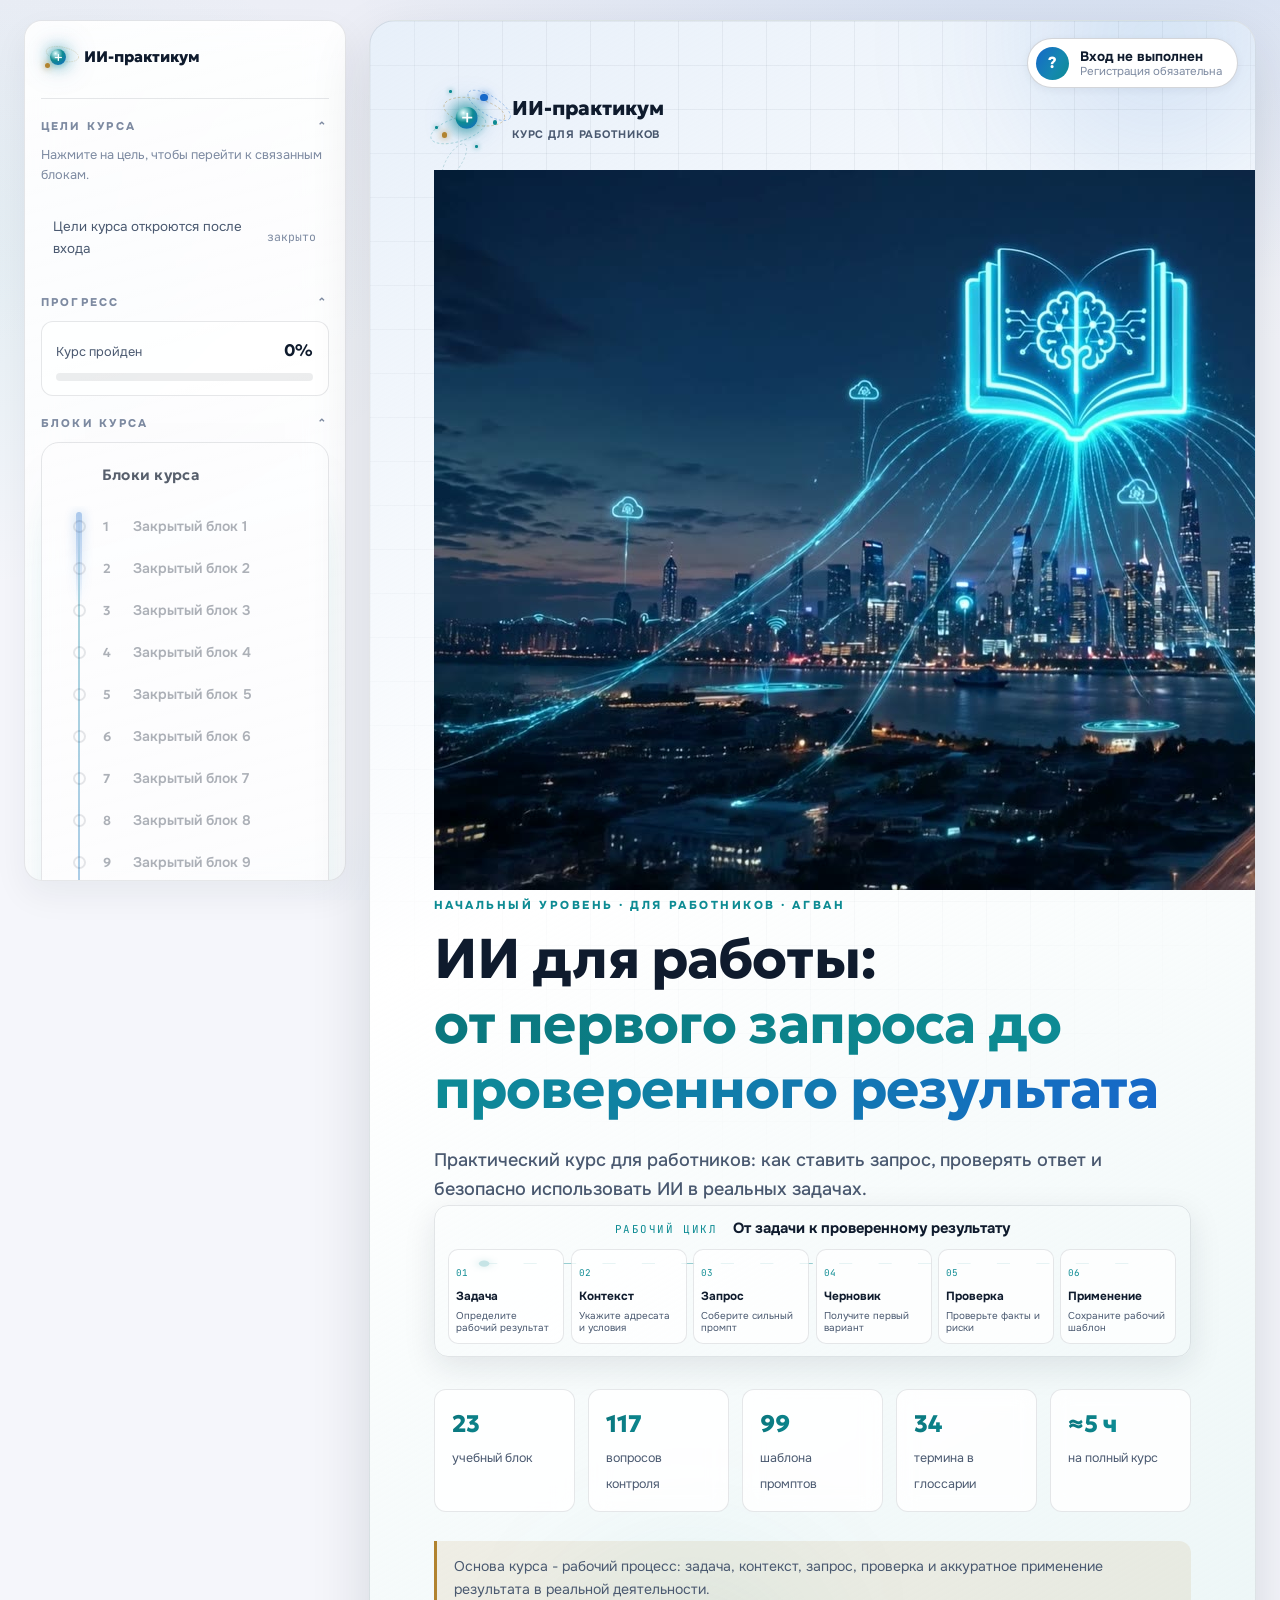
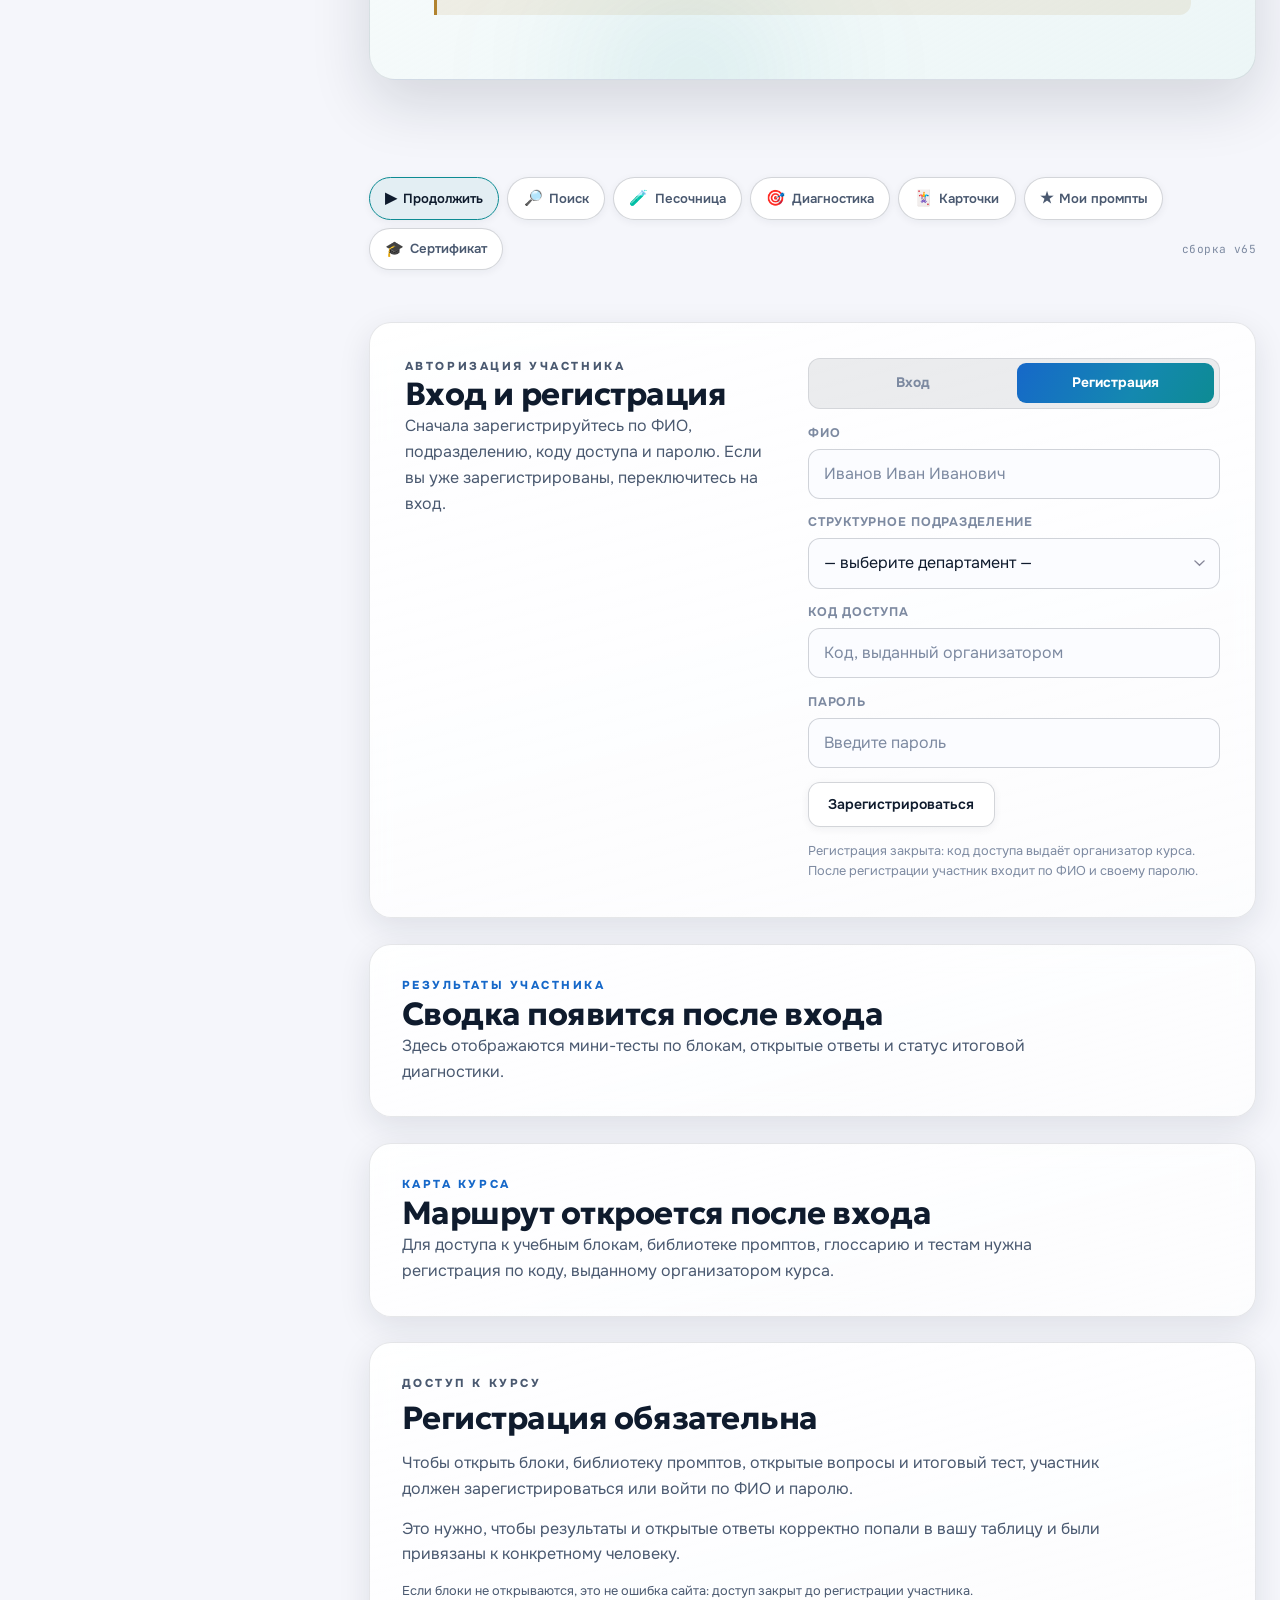
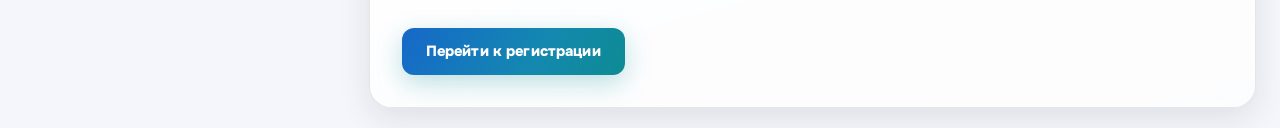
==== index.html @ 70e1a484 "feat: add hero video cover markup" ====
<!doctype html>
<html lang="ru">
<head>
  <meta charset="utf-8">
  <meta name="viewport" content="width=device-width, initial-scale=1">
  <meta name="theme-color" content="#eef1f6">
  <meta name="color-scheme" content="light dark">
  <title>ИИ для работников - профессиональный курс</title>

  <link rel="manifest" href="manifest.webmanifest">
  <link rel="icon" type="image/svg+xml" href="assets/icon.svg">
  <link rel="icon" type="image/png" sizes="32x32" href="assets/favicon-32.png">
  <link rel="apple-touch-icon" href="assets/apple-touch-icon.png">
  <meta name="apple-mobile-web-app-capable" content="yes">
  <meta name="mobile-web-app-capable" content="yes">
  <meta name="apple-mobile-web-app-title" content="ИИ-практикум">
  <meta name="description" content="Практический курс по работе с нейросетями для работников: промпты, проверка результата, безопасность, тренажёр промптов и сертификат.">
  <meta name="robots" content="noindex,nofollow,noarchive">
  <meta name="googlebot" content="noindex,nofollow,noarchive">

  <link rel="preconnect" href="https://fonts.googleapis.com">
  <link rel="preconnect" href="https://fonts.gstatic.com" crossorigin>
  <link href="https://fonts.googleapis.com/css2?family=Onest:wght@400;500;600;700;800&family=Geologica:wght@500;600;700;800&family=JetBrains+Mono:wght@400;600&display=swap" rel="stylesheet">
  <link rel="stylesheet" href="styles.css?v=65">
  <link rel="stylesheet" href="features.css?v=65">
  <link rel="stylesheet" href="experience.css?v=65">
</head>
<body class="tpl-course-module">
  <div class="deck app-shell">
    <aside class="sidebar objective-rail" aria-label="Цели и навигация курса">
      <div id="brandLogoCompact" class="brand-logo-host brand-logo-host--compact"></div>
      <section class="experience-panel" data-experience-panel="objectives">
        <button class="experience-panel__toggle" type="button" aria-expanded="true">
          <span>Цели курса</span><span aria-hidden="true">⌃</span>
        </button>
        <div class="experience-panel__body">
          <p class="rail-hint">Нажмите на цель, чтобы перейти к связанным блокам.</p>
          <ul id="objectiveList" class="obj-list"></ul>
        </div>
      </section>

      <section class="experience-panel" data-experience-panel="progress">
        <button class="experience-panel__toggle" type="button" aria-expanded="true">
          <span>Прогресс</span><span aria-hidden="true">⌃</span>
        </button>
        <div class="experience-panel__body">
          <div class="progress-panel">
            <div class="progress-top">
              <span>Курс пройден</span>
              <strong id="progressText">0%</strong>
            </div>
            <div class="progress-track" aria-hidden="true">
              <div id="progressFill" class="progress-fill"></div>
            </div>
          </div>
        </div>
      </section>

      <section class="experience-panel" data-experience-panel="modules">
        <button class="experience-panel__toggle" type="button" aria-expanded="true">
          <span>Блоки курса</span><span aria-hidden="true">⌃</span>
        </button>
        <div class="experience-panel__body"><nav id="moduleNav" class="module-nav"></nav></div>
      </section>

      <section class="experience-panel" data-experience-panel="actions">
        <button class="experience-panel__toggle" type="button" aria-expanded="false">
          <span>Быстрые действия</span><span aria-hidden="true">⌄</span>
        </button>
        <div class="experience-panel__body">
          <div class="sidebar-actions">
            <button id="libraryButton" class="secondary-button" type="button">Библиотека промптов</button>
            <button id="glossaryButton" class="secondary-button" type="button">Глоссарий</button>
            <button id="finalButton" class="secondary-button" type="button">Итоговый тест</button>
            <button id="resetButton" class="ghost-button" type="button">Сбросить прогресс</button>
          </div>
        </div>
      </section>
    </aside>

    <main class="main course-main" id="main" tabindex="-1">
      <section id="courseHero" class="slide full hero-slide is-active" aria-label="Старт курса">
        <div class="hero-glow hero-glow-1" aria-hidden="true"></div>
        <div class="hero-glow hero-glow-2" aria-hidden="true"></div>
        <div class="hero-grid-lines" aria-hidden="true"></div>
        <div id="brandLogoHero" class="brand-logo-host brand-logo-host--hero"></div>
        <div id="accountStatus" class="account-status account-status--hero" aria-live="polite"></div>
        <div class="hero-video-cover" aria-hidden="true">
          <video
            id="heroIntroVideo"
            class="hero-video-cover__media"
            autoplay muted loop playsinline
            preload="metadata"
            poster="assets/video-posters/ai-course-hero-loop.jpg"
            tabindex="-1"
          >
            <source src="assets/videos/ai-course-hero-loop.mp4" type="video/mp4">
          </video>
          <span class="hero-video-cover__shade"></span>
        </div>
        <p class="kicker">Начальный уровень · для работников · Агван</p>
        <h1 class="h1 mt-s">ИИ для работы:<br><em>от первого запроса до проверенного результата</em></h1>
        <p class="lede mt-l">Практический курс для работников: как ставить запрос, проверять ответ и безопасно использовать ИИ в реальных задачах.</p>
        <section id="heroCycle" class="course-cycle" aria-label="Рабочий цикл использования ИИ"></section>
        <div class="hero-stats" aria-label="Параметры курса">
          <div class="hero-stat"><strong>21</strong><span>учебный блок</span></div>
          <div class="hero-stat"><strong>109</strong><span>вопросов контроля</span></div>
          <div class="hero-stat"><strong>54</strong><span>шаблона промптов</span></div>
          <div class="hero-stat"><strong>34</strong><span>термина в глоссарии</span></div>
          <div class="hero-stat"><strong>≈5 ч</strong><span>на полный курс</span></div>
        </div>
        <aside class="notes">
          Основа курса - рабочий процесс: задача, контекст, запрос, проверка и аккуратное применение результата в реальной деятельности.
        </aside>
      </section>

      <div class="top-actions" aria-label="Быстрые действия курса">
        <button id="themeToggle" class="theme-toggle" type="button" aria-label="Переключить тему">🌙 Тёмная тема</button>
        <button id="topLibraryButton" class="secondary-button" type="button">Библиотека промптов</button>
        <button id="topGlossaryButton" class="secondary-button" type="button">Глоссарий</button>
        <button id="topFinalButton" class="secondary-button" type="button">Итоговый тест</button>
        <button id="topResetButton" class="ghost-button" type="button">Сбросить прогресс</button>
      </div>

      <div id="lessonProgressBar" aria-live="polite"></div>

      <section id="participantView" class="participant-card" aria-label="Данные участника"></section>

      <section id="resultsOverview" class="results-overview" aria-label="Результаты участника"></section>

      <section id="roadmapView" class="course-roadmap" aria-label="Карта прохождения курса"></section>

      <section id="contentView" class="content-view slide" aria-live="polite"></section>
    </main>
  </div>

  <div id="toast" class="toast" role="status" aria-live="polite"></div>
  <script src="experience-core.js?v=65"></script>
  <script src="script.js?v=65"></script>
  <script src="experience.js?v=65"></script>
  <script src="features.js?v=65"></script>
  <script>
    /* PWA: офлайн-режим и установка как приложение (только на https / localhost) */
    if ("serviceWorker" in navigator) {
      window.addEventListener("load", function () {
        var reloadedKey = "aiCourseSwReloadedV65";
        var onControllerChange = function () {
          if (sessionStorage.getItem(reloadedKey)) return;
          sessionStorage.setItem(reloadedKey, "1");
          window.location.reload();
        };

        navigator.serviceWorker.addEventListener("controllerchange", onControllerChange);
        navigator.serviceWorker
          .register("sw.js", { updateViaCache: "none" })
          .then(function (registration) {
            return registration.update().then(function () {
              if (registration.waiting) registration.waiting.postMessage("skip-waiting");
              registration.addEventListener("updatefound", function () {
                var worker = registration.installing;
                if (!worker) return;
                worker.addEventListener("statechange", function () {
                  if (worker.state === "installed" && navigator.serviceWorker.controller) {
                    worker.postMessage("skip-waiting");
                  }
                });
              });
            });
          })
          .catch(function (e) {
            console.warn("SW registration failed:", e);
          });
      });
    }
  </script>
</body>
</html>
---- styles.css ----
/* ==========================================================================
   ИИ-ПРАКТИКУМ — премиальная дизайн-система v23
   Светлая тема по умолчанию + тёмная по переключателю [data-theme="dark"]
   Шрифты: Geologica (заголовки) + Onest (текст) + JetBrains Mono (код)
   ========================================================================== */

:root {
  color-scheme: light;

  /* Фоновые слои */
  --bg-0: #eceef6;
  --bg-1: #f5f6fb;
  --bg-2: #ffffff;

  /* Поверхности */
  --glass: rgba(255, 255, 255, 0.66);
  --glass-2: rgba(255, 255, 255, 0.85);
  --glass-3: #ffffff;
  --surface-grad: linear-gradient(165deg, rgba(255, 255, 255, 0.92), rgba(255, 255, 255, 0.72));
  --field-bg: #fbfcff;
  --cell-bg: #ffffff;
  --cell-head-bg: rgba(13, 139, 147, 0.09);
  --panel-solid: rgba(255, 255, 255, 0.95);
  --code-bg: #f3f5fc;
  --line: rgba(16, 27, 45, 0.1);
  --line-strong: rgba(16, 27, 45, 0.18);
  --grid-stroke: rgba(16, 27, 45, 0.14);
  --grid-stroke-soft: rgba(16, 27, 45, 0.07);
  --track: rgba(16, 27, 45, 0.08);

  /* Текст */
  --ink: #0f1b2d;
  --muted: #4a5970;
  --soft: #7d8aa1;
  --on-accent: #ffffff;

  /* Акценты */
  --accent: #0d8b93;
  --accent-2: #1668c9;
  --accent-deep: #0a767d;
  --cyan: #0d8b93;
  --gold: #b1832f;
  --rose: #d8569c;
  --good: #178f63;
  --bad: #d44f4f;

  --grad-accent: linear-gradient(120deg, #1668c9 0%, #1488b0 60%, #0d8b93 100%);
  --grad-warm: linear-gradient(120deg, #b1832f, #d8569c);
  --grad-text: linear-gradient(100deg, #0a767d 0%, #0d8b93 45%, #1668c9 100%);

  /* Визуализации */
  --viz-1: #0d8b93;
  --viz-2: #1668c9;
  --viz-3: #0d8b93;
  --viz-4: #b1832f;
  --viz-5: #d8569c;
  --viz-6: #8b5cf6;
  --viz-7: #e8702a;

  /* Тени и свечения */
  --shadow: 0 24px 60px rgba(16, 27, 45, 0.14);
  --shadow-soft: 0 10px 32px rgba(16, 27, 45, 0.1);
  --glow-accent: 0 0 0 1px rgba(13, 139, 147, 0.3), 0 12px 38px rgba(13, 139, 147, 0.18);
  --accent-glow-strong: rgba(13, 139, 147, 0.28);
  --accent-tint: rgba(13, 139, 147, 0.08);
  --accent-tint-2: rgba(13, 139, 147, 0.13);
  --cyan-tint: rgba(22, 104, 201, 0.07);
  --good-tint: rgba(23, 143, 99, 0.08);
  --bad-tint: rgba(212, 79, 79, 0.07);
  --gold-tint: rgba(177, 131, 47, 0.1);

  --body-bg:
    radial-gradient(ellipse 80rem 42rem at 85% -12%, rgba(22, 104, 201, 0.13), transparent 60%),
    radial-gradient(ellipse 60rem 36rem at -10% 28%, rgba(13, 139, 147, 0.08), transparent 60%),
    radial-gradient(ellipse 52rem 30rem at 60% 112%, rgba(42, 160, 232, 0.09), transparent 65%),
    linear-gradient(180deg, var(--bg-0) 0%, var(--bg-1) 38%, var(--bg-1) 100%);

  --hero-bg:
    linear-gradient(150deg, rgba(22, 104, 201, 0.1) 0%, rgba(255, 255, 255, 0.85) 45%, rgba(13, 139, 147, 0.08) 100%),
    #ffffff;
  --hero-glow-1: radial-gradient(circle, rgba(22, 104, 201, 0.22), transparent 65%);
  --hero-glow-2: radial-gradient(circle, rgba(13, 139, 147, 0.16), transparent 65%);
  --hero-lines: rgba(16, 27, 45, 0.05);

  --selection: rgba(13, 139, 147, 0.22);
  --selection-ink: #0f1b2d;

  --radius: 18px;
  --radius-s: 12px;

  --font-sans: "Onest", "Segoe UI", Arial, sans-serif;
  --font-display: "Geologica", "Onest", sans-serif;
  --font-mono: "JetBrains Mono", Menlo, monospace;
}

/* ---------- Тёмная тема ---------- */

[data-theme="dark"] {
  color-scheme: dark;

  --bg-0: #07090f;
  --bg-1: #0a0e1a;
  --bg-2: #0e1424;

  --glass: rgba(255, 255, 255, 0.04);
  --glass-2: rgba(255, 255, 255, 0.06);
  --glass-3: rgba(255, 255, 255, 0.09);
  --surface-grad: linear-gradient(165deg, rgba(255, 255, 255, 0.045), rgba(255, 255, 255, 0.012));
  --field-bg: rgba(7, 9, 15, 0.5);
  --cell-bg: rgba(10, 14, 26, 0.92);
  --cell-head-bg: rgba(31, 182, 191, 0.14);
  --panel-solid: rgba(14, 20, 36, 0.92);
  --code-bg: rgba(7, 9, 15, 0.6);
  --line: rgba(255, 255, 255, 0.08);
  --line-strong: rgba(255, 255, 255, 0.16);
  --grid-stroke: rgba(255, 255, 255, 0.12);
  --grid-stroke-soft: rgba(255, 255, 255, 0.07);
  --track: rgba(255, 255, 255, 0.07);

  --ink: #e8eef8;
  --muted: #9fb0c8;
  --soft: #6c7c95;
  --on-accent: #07090f;

  --accent: #1fb6bf;
  --accent-2: #4f96f0;
  --accent-deep: #36c5cd;
  --cyan: #36c5cd;
  --gold: #d9b261;
  --rose: #f472b6;
  --good: #34d399;
  --bad: #f87171;

  --grad-accent: linear-gradient(120deg, #1fb6bf 0%, #4f96f0 60%, #36c5cd 100%);
  --grad-warm: linear-gradient(120deg, #d9b261, #f472b6);
  --grad-text: linear-gradient(100deg, #9fc4f0 0%, #1fb6bf 45%, #4f96f0 100%);

  --viz-1: #1fb6bf;
  --viz-2: #4f96f0;
  --viz-3: #36c5cd;
  --viz-4: #d9b261;
  --viz-5: #f472b6;
  --viz-6: #a78bfa;
  --viz-7: #fb923c;

  --shadow: 0 24px 70px rgba(0, 0, 0, 0.5);
  --shadow-soft: 0 10px 36px rgba(0, 0, 0, 0.35);
  --glow-accent: 0 0 0 1px rgba(31, 182, 191, 0.35), 0 12px 44px rgba(31, 182, 191, 0.22);
  --accent-glow-strong: rgba(31, 182, 191, 0.5);
  --accent-tint: rgba(31, 182, 191, 0.1);
  --accent-tint-2: rgba(31, 182, 191, 0.14);
  --cyan-tint: rgba(79, 150, 240, 0.07);
  --good-tint: rgba(52, 211, 153, 0.08);
  --bad-tint: rgba(248, 113, 113, 0.08);
  --gold-tint: rgba(217, 178, 97, 0.09);

  --body-bg:
    radial-gradient(ellipse 80rem 40rem at 85% -10%, rgba(31, 182, 191, 0.13), transparent 60%),
    radial-gradient(ellipse 60rem 36rem at -10% 30%, rgba(31, 182, 191, 0.07), transparent 60%),
    radial-gradient(ellipse 50rem 30rem at 60% 110%, rgba(79, 150, 240, 0.08), transparent 65%),
    linear-gradient(180deg, var(--bg-0) 0%, var(--bg-1) 35%, var(--bg-1) 100%);

  --hero-bg:
    linear-gradient(150deg, rgba(31, 182, 191, 0.12) 0%, rgba(14, 20, 36, 0.6) 45%, rgba(31, 182, 191, 0.06) 100%),
    #0e1424;
  --hero-glow-1: radial-gradient(circle, rgba(31, 182, 191, 0.35), transparent 65%);
  --hero-glow-2: radial-gradient(circle, rgba(31, 182, 191, 0.22), transparent 65%);
  --hero-lines: rgba(255, 255, 255, 0.025);

  --selection: rgba(31, 182, 191, 0.35);
  --selection-ink: #ffffff;
}

/* ---------- База ---------- */

* { box-sizing: border-box; }

html, body {
  margin: 0;
  min-width: 320px;
  min-height: 100%;
  color: var(--ink);
  background: var(--bg-1);
  font-family: var(--font-sans);
  line-height: 1.62;
  -webkit-font-smoothing: antialiased;
  text-rendering: optimizeLegibility;
}

body {
  background: var(--body-bg);
  background-attachment: fixed;
  transition: background 300ms ease, color 300ms ease;
}

html { scroll-behavior: smooth; }

::selection { background: var(--selection); color: var(--selection-ink); }

::-webkit-scrollbar { width: 10px; height: 10px; }
::-webkit-scrollbar-track { background: transparent; }
::-webkit-scrollbar-thumb {
  background: linear-gradient(180deg, rgba(13, 139, 147, 0.35), rgba(22, 104, 201, 0.3));
  border-radius: 8px;
}

button, textarea, input { font: inherit; color: inherit; }

button {
  cursor: pointer;
  transition: border-color 200ms ease, background 200ms ease, color 200ms ease,
    transform 200ms ease, box-shadow 250ms ease;
}

button:focus-visible, input:focus-visible, textarea:focus-visible, a:focus-visible {
  outline: 2px solid var(--accent);
  outline-offset: 2px;
  border-radius: 6px;
}

a { color: var(--accent-2); text-decoration: none; }
a:hover { text-decoration: underline; }

/* ---------- Типографика ---------- */

.h1, .h2, h1, h2 {
  font-family: var(--font-display);
  font-weight: 700;
  letter-spacing: -0.015em;
  line-height: 1.16;
  margin: 0;
}

h3, h4, h5 {
  margin: 0;
  font-family: var(--font-display);
  font-weight: 600;
  letter-spacing: -0.01em;
}

.h1 { font-size: clamp(2.1rem, 4.6vw, 3.5rem); }
.h2, h2 { font-size: clamp(1.4rem, 2.5vw, 2rem); }
h3 { font-size: 1.2rem; }
h4 { font-size: 1.02rem; }

.h1 em, .hero-slide em {
  font-style: normal;
  background: var(--grad-text);
  -webkit-background-clip: text;
  background-clip: text;
  color: transparent;
}

.kicker, .eyebrow {
  margin: 0;
  font-size: 0.72rem;
  font-weight: 800;
  letter-spacing: 0.22em;
  text-transform: uppercase;
  color: var(--accent);
}

.eyebrow { color: var(--accent-2); }

.lede {
  margin: 0;
  max-width: 56ch;
  font-size: 1.13rem;
  font-weight: 500;
  color: var(--muted);
}

.mt-s { margin-top: 0.6rem; }
.mt-l { margin-top: 1.6rem; }

p { margin: 0 0 0.85rem; }
p:last-child { margin-bottom: 0; }

ul, ol { margin: 0.4rem 0 0.8rem; padding-left: 1.25rem; }
li { margin-bottom: 0.4rem; }
li::marker { color: var(--accent); }

.is-hidden { display: none !important; }

/* ---------- Каркас ---------- */

.deck {
  display: grid;
  grid-template-columns: 322px minmax(0, 1fr);
  gap: clamp(1.4rem, 1.8vw, 2.4rem);
  width: 100%;
  max-width: none;
  min-height: 100dvh;
  margin: 0;
  padding: clamp(1rem, 1.55vw, 2rem) clamp(1rem, 1.85vw, 2.5rem);
}

.main {
  display: flex;
  flex-direction: column;
  gap: 1.6rem;
  min-width: 0;
}

/* ---------- Сайдбар ---------- */

.sidebar {
  position: sticky;
  top: 1.2rem;
  align-self: start;
  max-height: calc(100vh - 2.4rem);
  overflow-y: auto;
  padding: 1.2rem 1rem;
  border-radius: 18px;
  background: var(--surface-grad);
  border: 1px solid var(--line);
  backdrop-filter: blur(18px);
  box-shadow: 0 14px 34px rgba(16, 27, 45, 0.06);
  scrollbar-width: thin;
}

.brand {
  font-family: var(--font-display);
  font-size: 1.15rem;
  font-weight: 800;
  padding-bottom: 1rem;
  margin-bottom: 1rem;
  border-bottom: 1px solid var(--line);
  background: var(--grad-text);
  -webkit-background-clip: text;
  background-clip: text;
  color: transparent;
}

.sidebar h5 {
  margin: 1.4rem 0 0.6rem;
  font-size: 0.7rem;
  letter-spacing: 0.2em;
  text-transform: uppercase;
  color: var(--soft);
}

.rail-hint { font-size: 0.8rem; color: var(--soft); margin-bottom: 0.6rem; }

.obj-list { list-style: none; margin: 0; padding: 0; display: grid; gap: 0.4rem; }

.objective-button {
  display: flex;
  justify-content: space-between;
  align-items: center;
  gap: 0.6rem;
  width: 100%;
  padding: 0.55rem 0.7rem;
  border: 1px solid transparent;
  border-radius: var(--radius-s);
  background: transparent;
  color: var(--muted);
  font-size: 0.84rem;
  text-align: left;
}

.objective-button small {
  font-family: var(--font-mono);
  font-size: 0.72rem;
  color: var(--soft);
  flex-shrink: 0;
}

.objective-button:hover { background: var(--accent-tint); color: var(--ink); }

.obj-list .current .objective-button {
  border-color: var(--accent);
  background: var(--accent-tint);
  color: var(--ink);
}

.obj-list .done .objective-button { color: var(--good); }
.obj-list .done .objective-button small { color: var(--good); }

/* Прогресс */

.progress-panel {
  padding: 0.9rem;
  border-radius: var(--radius-s);
  background: var(--glass);
  border: 1px solid var(--line);
}

.progress-top {
  display: flex;
  justify-content: space-between;
  align-items: baseline;
  font-size: 0.8rem;
  color: var(--muted);
  margin-bottom: 0.55rem;
}

.progress-top strong {
  font-family: var(--font-display);
  font-size: 1.05rem;
  color: var(--ink);
}

.progress-track {
  height: 8px;
  border-radius: 99px;
  background: var(--track);
  overflow: hidden;
}

.progress-fill {
  height: 100%;
  width: 0;
  border-radius: 99px;
  background: var(--grad-accent);
  box-shadow: 0 0 12px var(--accent-glow-strong);
  transition: width 600ms cubic-bezier(0.22, 1, 0.36, 1);
}

/* Навигация по блокам */

.module-nav { display: grid; gap: 0.3rem; }

.module-button {
  display: grid;
  grid-template-columns: 1.7rem 1fr auto;
  align-items: center;
  gap: 0.55rem;
  width: 100%;
  padding: 0.5rem 0.6rem;
  border: 1px solid transparent;
  border-radius: var(--radius-s);
  background: transparent;
  color: var(--muted);
  text-align: left;
  font-size: 0.83rem;
}

.module-button:hover { background: var(--accent-tint); color: var(--ink); }

.module-button.is-active {
  border-color: var(--accent);
  background: var(--accent-tint-2);
  color: var(--ink);
}

.module-button.is-locked { opacity: 0.45; }

.module-index {
  display: inline-flex;
  align-items: center;
  justify-content: center;
  width: 1.7rem;
  height: 1.7rem;
  border-radius: 8px;
  background: var(--glass-2);
  border: 1px solid var(--line);
  font-family: var(--font-mono);
  font-size: 0.7rem;
  color: var(--soft);
}

.module-button.is-active .module-index {
  background: var(--grad-accent);
  border-color: transparent;
  color: var(--on-accent);
  font-weight: 700;
}

.module-title { overflow: hidden; text-overflow: ellipsis; white-space: nowrap; }

.module-state { font-size: 0.7rem; color: var(--soft); }
.module-state.is-done { color: var(--good); font-weight: 700; }

.sidebar-actions {
  display: grid;
  gap: 0.5rem;
  margin-top: 1.4rem;
  padding-top: 1.2rem;
  border-top: 1px solid var(--line);
}

/* ---------- Кнопки ---------- */

.primary-button {
  padding: 0.72rem 1.5rem;
  border: none;
  border-radius: 12px;
  background: var(--grad-accent);
  color: var(--on-accent);
  font-weight: 800;
  font-size: 0.92rem;
  letter-spacing: 0.01em;
  box-shadow: 0 8px 26px var(--accent-glow-strong);
}

.primary-button:hover {
  transform: translateY(-2px);
  box-shadow: 0 14px 36px var(--accent-glow-strong);
}

.primary-button:active { transform: translateY(0); }

.secondary-button {
  padding: 0.65rem 1.2rem;
  border: 1px solid var(--line-strong);
  border-radius: 12px;
  background: var(--glass-3);
  color: var(--ink);
  font-weight: 600;
  font-size: 0.88rem;
  box-shadow: 0 2px 8px rgba(16, 27, 45, 0.06);
}

.secondary-button:hover {
  border-color: var(--accent);
  background: var(--accent-tint);
}

.ghost-button {
  padding: 0.6rem 1.1rem;
  border: 1px dashed var(--line-strong);
  border-radius: 12px;
  background: transparent;
  color: var(--soft);
  font-size: 0.84rem;
}

.ghost-button:hover { color: var(--bad); border-color: var(--bad); }

/* Переключатель темы */

.theme-toggle {
  display: inline-flex;
  align-items: center;
  gap: 0.45rem;
  padding: 0.55rem 1.05rem;
  border: 1px solid var(--line-strong);
  border-radius: 99px;
  background: var(--glass-3);
  color: var(--muted);
  font-weight: 600;
  font-size: 0.84rem;
  box-shadow: 0 2px 8px rgba(16, 27, 45, 0.06);
}

.theme-toggle:hover { border-color: var(--accent); color: var(--ink); }

/* ---------- Hero ---------- */

.hero-slide {
  position: relative;
  overflow: hidden;
  padding: clamp(2.2rem, 5vw, 4rem);
  border-radius: 26px;
  border: 1px solid var(--line);
  background: var(--hero-bg);
  box-shadow: var(--shadow);
}

.hero-glow {
  position: absolute;
  border-radius: 50%;
  filter: blur(70px);
  pointer-events: none;
  animation: float 14s ease-in-out infinite;
}

.hero-glow-1 {
  width: 26rem; height: 26rem;
  top: -12rem; right: -7rem;
  background: var(--hero-glow-1);
}

.hero-glow-2 {
  width: 20rem; height: 20rem;
  bottom: -10rem; left: 18%;
  background: var(--hero-glow-2);
  animation-delay: -7s;
}

@keyframes float {
  0%, 100% { transform: translate(0, 0); }
  50% { transform: translate(-2rem, 1.4rem); }
}

.hero-grid-lines {
  position: absolute;
  inset: 0;
  background-image:
    linear-gradient(var(--hero-lines) 1px, transparent 1px),
    linear-gradient(90deg, var(--hero-lines) 1px, transparent 1px);
  background-size: 44px 44px;
  mask-image: radial-gradient(ellipse 90% 80% at 50% 0%, black 40%, transparent 90%);
  pointer-events: none;
}

.hero-slide > *:not(.hero-glow):not(.hero-grid-lines) { position: relative; z-index: 1; }

.hero-stats {
  display: grid;
  grid-template-columns: repeat(auto-fit, minmax(140px, 1fr));
  gap: 0.8rem;
  margin-top: 2rem;
}

.hero-stat {
  padding: 0.95rem 1.05rem;
  border-radius: var(--radius-s);
  background: var(--glass-2);
  border: 1px solid var(--line);
  backdrop-filter: blur(10px);
  transition: transform 250ms ease, border-color 250ms ease, box-shadow 250ms ease;
}

.hero-stat:hover {
  transform: translateY(-3px);
  border-color: var(--accent);
  box-shadow: 0 10px 28px rgba(16, 27, 45, 0.12);
}

.hero-stat strong {
  display: block;
  font-family: var(--font-display);
  font-size: 1.5rem;
  font-weight: 800;
  background: var(--grad-text);
  -webkit-background-clip: text;
  background-clip: text;
  color: transparent;
}

.hero-stat span { font-size: 0.78rem; color: var(--muted); }

.notes {
  margin-top: 1.8rem;
  padding: 0.9rem 1.1rem;
  border-left: 3px solid var(--gold);
  border-radius: 0 var(--radius-s) var(--radius-s) 0;
  background: var(--gold-tint);
  color: var(--muted);
  font-size: 0.88rem;
}

.results-overview {
  display: grid;
  gap: 1rem;
}

.results-shell {
  display: grid;
  gap: 1rem;
}

.results-shell.is-collapsed { gap: 0.7rem; }

.results-header-actions {
  display: flex;
  align-items: center;
  justify-content: flex-end;
  flex-wrap: wrap;
  gap: 0.55rem;
}

.results-toggle {
  padding: 0.46rem 0.7rem;
  border: 1px solid var(--line-strong);
  border-radius: 9px;
  background: var(--glass-2);
  color: var(--ink);
  font: inherit;
  font-size: 0.76rem;
  font-weight: 800;
}

.results-toggle:hover {
  border-color: var(--accent);
  background: var(--accent-tint);
}

.results-details {
  display: grid;
  gap: 1rem;
}

/* Авторский display:grid имеет приоритет над браузерным [hidden], поэтому
   задаем скрытие явно: в свернутом виде остается только шапка результатов. */
.results-details[hidden] { display: none; }

.results-empty p:last-child {
  max-width: 60ch;
  color: var(--muted);
}

.results-cards {
  display: grid;
  grid-template-columns: repeat(4, minmax(0, 1fr));
  gap: 0.9rem;
}

.results-card {
  display: grid;
  gap: 0.35rem;
  min-height: 8rem;
  padding: 1rem 1.05rem;
  border-radius: var(--radius-m);
  border: 1px solid var(--line);
  background: var(--glass-2);
}

.results-card strong {
  font-family: var(--font-display);
  font-size: 1.9rem;
  line-height: 1;
}

.results-card span {
  font-weight: 700;
  color: var(--ink);
}

.results-card small,
.results-warning {
  color: var(--muted);
}

.results-table-wrap {
  overflow-x: auto;
  border: 1px solid var(--line);
  border-radius: var(--radius-m);
  background: var(--glass-1);
}

.results-table {
  width: 100%;
  min-width: 760px;
  border-collapse: collapse;
}

.results-table th,
.results-table td {
  padding: 0.85rem 1rem;
  border-bottom: 1px solid var(--line);
  text-align: left;
  vertical-align: top;
}

.results-table th {
  font-size: 0.72rem;
  letter-spacing: 0.12em;
  text-transform: uppercase;
  color: var(--soft);
  background: var(--glass-2);
}

.results-table tbody tr:last-child td {
  border-bottom: none;
}

.results-final-row td {
  background: var(--accent-tint);
}

.table-note {
  color: var(--soft);
  font-size: 0.82rem;
}

.table-empty {
  color: var(--soft);
}

.table-ok {
  color: var(--good);
  font-weight: 700;
}

/* ---------- Верхние действия / аккаунт ---------- */

.top-actions {
  display: flex;
  flex-wrap: wrap;
  align-items: center;
  gap: 0.6rem;
}

.account-status {
  position: relative;
  margin-left: auto;
}

.account-status--hero {
  position: absolute;
  top: 1.1rem;
  right: 1.1rem;
  z-index: 6;
  margin: 0;
}

#courseHero.hero-slide > .account-status--hero {
  position: absolute !important;
  width: max-content;
}

.account-menu { position: relative; }

.account-popover {
  position: absolute;
  top: calc(100% + 0.55rem);
  right: 0;
  z-index: 30;
  display: grid;
  gap: 0.42rem;
  min-width: 17rem;
  padding: 0.85rem;
  border: 1px solid var(--line-strong);
  border-radius: 12px;
  background: var(--surface);
  box-shadow: 0 16px 36px rgba(16, 27, 45, 0.16);
}

.account-popover strong { font-size: 0.84rem; }
.account-popover span { color: var(--muted); font-size: 0.76rem; }
.account-popover .ghost-button { justify-self: start; margin-top: 0.2rem; }

.account-chip {
  display: inline-flex;
  align-items: center;
  gap: 0.65rem;
  padding: 0.45rem 0.95rem 0.45rem 0.5rem;
  border: 1px solid var(--line-strong);
  border-radius: 99px;
  background: var(--glass-3);
  text-align: left;
  box-shadow: 0 2px 8px rgba(16, 27, 45, 0.06);
}

.account-chip:hover { border-color: var(--accent); }

.account-chip.is-authenticated { border-color: var(--good); }

.account-avatar {
  display: inline-flex;
  align-items: center;
  justify-content: center;
  width: 2.1rem;
  height: 2.1rem;
  border-radius: 50%;
  background: var(--grad-accent);
  color: var(--on-accent);
  font-weight: 800;
}

.account-copy { display: grid; line-height: 1.25; }
.account-copy strong { font-size: 0.85rem; }
.account-copy small { font-size: 0.72rem; color: var(--soft); }

/* ---------- Карточка участника / авторизация ---------- */

.participant-card {
  display: grid;
  grid-template-columns: minmax(0, 1fr) minmax(0, 1.1fr);
  gap: 1.8rem;
  padding: clamp(1.4rem, 3vw, 2.2rem);
  border-radius: 22px;
  border: 1px solid var(--line);
  background: var(--surface-grad);
  backdrop-filter: blur(14px);
  box-shadow: var(--shadow-soft);
}

.participant-copy p { color: var(--muted); }

.participant-fields { display: grid; gap: 0.85rem; align-content: start; }

.participant-fields label { display: grid; gap: 0.35rem; }

.participant-fields label span {
  font-size: 0.78rem;
  font-weight: 700;
  letter-spacing: 0.06em;
  text-transform: uppercase;
  color: var(--soft);
}

.participant-fields input,
.participant-fields select.auth-select {
  padding: 0.7rem 0.9rem;
  border: 1px solid var(--line-strong);
  border-radius: var(--radius-s);
  background: var(--field-bg);
  color: var(--ink);
  font: inherit;
  width: 100%;
  appearance: none;
  -webkit-appearance: none;
  transition: border-color 200ms ease, box-shadow 200ms ease;
}

.participant-fields select.auth-select {
  background-image: url("data:image/svg+xml;utf8,<svg xmlns='http://www.w3.org/2000/svg' viewBox='0 0 12 8'><path d='M1 1l5 5 5-5' fill='none' stroke='%23889' stroke-width='1.6' stroke-linecap='round'/></svg>");
  background-repeat: no-repeat;
  background-position: right 0.85rem center;
  background-size: 0.7rem;
  padding-right: 2.2rem;
  cursor: pointer;
}

.participant-fields input:focus,
.participant-fields select.auth-select:focus {
  outline: none;
  border-color: var(--accent);
  box-shadow: 0 0 0 3px var(--accent-tint-2);
}

.auth-tabs {
  display: grid;
  grid-template-columns: 1fr 1fr;
  gap: 0.3rem;
  padding: 0.3rem;
  border-radius: var(--radius-s);
  background: var(--track);
  border: 1px solid var(--line);
}

.auth-tab {
  padding: 0.55rem;
  border: none;
  border-radius: 9px;
  background: transparent;
  color: var(--soft);
  font-weight: 700;
  font-size: 0.86rem;
}

.auth-tab.is-active {
  background: var(--grad-accent);
  color: var(--on-accent);
}

.auth-actions { display: flex; gap: 0.6rem; flex-wrap: wrap; }

.auth-badge {
  display: grid;
  gap: 0.2rem;
  padding: 1rem 1.2rem;
  border-radius: var(--radius-s);
  border: 1px solid var(--good);
  background: var(--good-tint);
}

.auth-badge span { color: var(--muted); font-size: 0.9rem; }
.auth-badge small { color: var(--good); font-size: 0.78rem; }

.submit-hint { font-size: 0.8rem; color: var(--soft); }

/* ---------- Карта курса ---------- */

.course-roadmap { display: grid; gap: 1.1rem; }

.roadmap-head {
  display: flex;
  flex-wrap: wrap;
  align-items: end;
  justify-content: space-between;
  gap: 0.8rem;
}
.roadmap-head-compact { align-items: center; gap: 0.6rem; }
.roadmap-head-compact .h2 { font-size: 1.15rem; }

.roadmap-counter {
  font-size: 0.8rem;
  font-weight: 700;
  color: var(--accent);
  background: var(--accent-tint-2);
  border-radius: 999px;
  padding: 0.1rem 0.5rem;
  margin-left: 0.4rem;
  vertical-align: middle;
}

.roadmap-toggle {
  flex-shrink: 0;
  padding: 0.45rem 0.9rem;
  border-radius: 999px;
  border: 1px solid var(--line-strong);
  background: var(--glass-2, var(--field-bg));
  color: var(--muted);
  font-size: 0.85rem;
  cursor: pointer;
  transition: border-color 160ms ease, color 160ms ease;
}
.roadmap-toggle:hover { color: var(--ink); border-color: var(--accent); }

.roadmap-grid.is-collapsed { display: none; }

.roadmap-head p { max-width: 46ch; color: var(--muted); font-size: 0.92rem; }

.roadmap-grid {
  display: grid;
  grid-template-columns: repeat(auto-fill, minmax(225px, 1fr));
  gap: 0.85rem;
}

.roadmap-card {
  position: relative;
  display: grid;
  gap: 0.45rem;
  align-content: start;
  padding: 1.15rem 1.2rem;
  border: 1px solid var(--line);
  border-radius: var(--radius);
  background: var(--surface-grad);
  text-align: left;
  color: var(--ink);
  overflow: hidden;
  box-shadow: 0 3px 14px rgba(16, 27, 45, 0.06);
}

.roadmap-card::before {
  content: "";
  position: absolute;
  inset: 0;
  background: linear-gradient(140deg, var(--accent-tint), transparent 55%);
  opacity: 0;
  transition: opacity 250ms ease;
}

.roadmap-card:hover {
  transform: translateY(-3px);
  border-color: var(--accent);
  box-shadow: 0 12px 30px rgba(16, 27, 45, 0.14);
}

.roadmap-card:hover::before { opacity: 1; }

.roadmap-card > * { position: relative; }

.roadmap-number {
  font-family: var(--font-mono);
  font-size: 0.74rem;
  color: var(--accent);
  letter-spacing: 0.12em;
}

.roadmap-card strong { font-size: 0.95rem; line-height: 1.35; }
.roadmap-card small { color: var(--soft); font-size: 0.78rem; line-height: 1.45; }

.roadmap-card.is-done { border-color: var(--good); }
.roadmap-card.is-done .roadmap-number { color: var(--good); }

.roadmap-card.is-done::after {
  content: "✓";
  position: absolute;
  top: 0.85rem;
  right: 0.95rem;
  color: var(--good);
  font-weight: 800;
}

.roadmap-card.is-active { border-color: var(--accent); box-shadow: var(--glow-accent); }
.roadmap-card.is-locked { opacity: 0.55; }

.roadmap-lock {
  font-size: 0.7rem;
  color: var(--gold);
  letter-spacing: 0.04em;
}

/* ---------- Секции контента ---------- */

.content-view { display: grid; gap: 1.4rem; }

.lesson { display: grid; gap: 1.4rem; }

.section-band {
  padding: clamp(1.4rem, 3vw, 2rem);
  border-radius: 22px;
  border: 1px solid var(--line);
  background: var(--surface-grad);
  backdrop-filter: blur(12px);
  box-shadow: var(--shadow-soft);
}

.section-band > h3 { margin-bottom: 0.8rem; }

.lesson-header {
  display: flex;
  flex-wrap: wrap;
  align-items: center;
  justify-content: space-between;
  gap: 0.8rem;
}

.lesson-header h2 { margin-top: 0.3rem; }

.module-icon {
  display: inline-flex;
  align-items: center;
  justify-content: center;
  width: 2.6rem;
  height: 2.6rem;
  margin-right: 0.7rem;
  border-radius: 14px;
  background: var(--accent-tint);
  border: 1px solid var(--line-strong);
  font-size: 1.3rem;
  vertical-align: middle;
}

.tag {
  padding: 0.35rem 0.85rem;
  border-radius: 99px;
  border: 1px solid var(--line-strong);
  background: var(--glass-2);
  font-size: 0.74rem;
  font-weight: 700;
  letter-spacing: 0.05em;
  color: var(--muted);
  white-space: nowrap;
}

.section-title-row {
  display: flex;
  flex-wrap: wrap;
  align-items: center;
  justify-content: space-between;
  gap: 0.7rem;
  margin-bottom: 1rem;
}

.grid-two {
  display: grid;
  grid-template-columns: repeat(auto-fit, minmax(280px, 1fr));
  gap: 1rem;
}

.info-box {
  padding: 1.3rem 1.4rem;
  border-radius: var(--radius);
  border: 1px solid var(--line);
  background: linear-gradient(160deg, var(--accent-tint), transparent 70%);
}

.info-box h3 {
  font-size: 0.78rem;
  letter-spacing: 0.18em;
  text-transform: uppercase;
  color: var(--accent);
  margin-bottom: 0.6rem;
}

.info-box ul { margin: 0; }
.info-box li { color: var(--muted); }

.lesson-video-section {
  overflow: hidden;
  background:
    radial-gradient(circle at 14% 0%, rgba(83, 112, 255, 0.16), transparent 34%),
    radial-gradient(circle at 88% 12%, rgba(53, 184, 139, 0.14), transparent 30%),
    var(--surface-grad);
}

.lesson-video-layout {
  display: grid;
  grid-template-columns: minmax(0, 1.35fr) minmax(260px, 0.65fr);
  gap: 1.1rem;
  align-items: stretch;
}

.lesson-video-frame {
  position: relative;
  overflow: hidden;
  aspect-ratio: 16 / 9;
  border-radius: 20px;
  border: 1px solid var(--line-strong);
  background: #070a12;
  box-shadow: 0 22px 56px rgba(20, 26, 48, 0.22);
}

.lesson-video-frame::before {
  content: "";
  position: absolute;
  inset: 0;
  pointer-events: none;
  border-radius: inherit;
  box-shadow: inset 0 0 0 1px rgba(255, 255, 255, 0.12);
  z-index: 1;
}

.lesson-video-frame video {
  display: block;
  width: 100%;
  height: 100%;
  object-fit: cover;
  background: #070a12;
}

.lesson-video-note {
  display: flex;
  flex-direction: column;
  justify-content: center;
  gap: 0.65rem;
  padding: 1.2rem;
  border-radius: 18px;
  border: 1px solid var(--line);
  background: rgba(255, 255, 255, 0.48);
}

.lesson-video-note strong {
  color: var(--ink);
  font-size: 0.88rem;
  letter-spacing: 0.12em;
  text-transform: uppercase;
}

.lesson-video-note p {
  margin: 0;
  color: var(--muted);
}

.lesson-video-note ul {
  margin: 0;
  padding-left: 1.1rem;
}

.lesson-video-note li {
  color: var(--muted);
  margin: 0.2rem 0;
}

.checklist-section {
  background:
    linear-gradient(135deg, rgba(53, 184, 139, 0.12), transparent 42%),
    var(--surface-grad);
}

.checklist-card-grid {
  display: grid;
  grid-template-columns: repeat(auto-fit, minmax(220px, 1fr));
  gap: 0.9rem;
}

.checklist-card {
  min-height: 190px;
  padding: 1.05rem;
  border-radius: 18px;
  border: 1px solid var(--line);
  background: rgba(255, 255, 255, 0.55);
  display: grid;
  gap: 0.55rem;
  align-content: start;
}

.checklist-card span {
  display: inline-flex;
  width: 2rem;
  height: 2rem;
  align-items: center;
  justify-content: center;
  border-radius: 50%;
  background: var(--accent-tint);
  color: var(--accent);
  font-weight: 800;
}

.checklist-card h4 { margin: 0; }
.checklist-card p { margin: 0; color: var(--muted); }

.task-classifier {
  background:
    radial-gradient(circle at 12% 8%, rgba(64, 128, 255, 0.14), transparent 30%),
    radial-gradient(circle at 90% 4%, rgba(238, 178, 75, 0.13), transparent 28%),
    var(--surface-grad);
}

.classifier-grid {
  display: grid;
  grid-template-columns: repeat(3, minmax(0, 1fr));
  gap: 0.9rem;
  margin-bottom: 1rem;
}

.classifier-grid label {
  display: grid;
  gap: 0.45rem;
  color: var(--muted);
  font-weight: 700;
}

.classifier-grid select {
  width: 100%;
  min-height: 3rem;
  border-radius: 14px;
  border: 1px solid var(--line-strong);
  background: var(--glass-2);
  color: var(--ink);
  padding: 0.75rem 0.85rem;
  font: inherit;
}

.classifier-result {
  padding: 1rem 1.1rem;
  border-radius: 18px;
  border: 1px solid var(--line);
  background: rgba(255, 255, 255, 0.56);
}

.classifier-result strong {
  display: block;
  margin-bottom: 0.35rem;
  font-size: 1.02rem;
}

.classifier-result p { margin: 0 0 0.55rem; color: var(--muted); }
.classifier-result ul { margin: 0; }
.classifier-result li { color: var(--muted); }
.classifier-result.is-safe { border-color: rgba(53, 184, 139, 0.45); }
.classifier-result.is-caution { border-color: rgba(64, 128, 255, 0.45); }
.classifier-result.is-warning { border-color: rgba(238, 178, 75, 0.55); }
.classifier-result.is-danger { border-color: rgba(221, 84, 84, 0.55); }

.mistake-insights {
  margin-top: 1.1rem;
  padding-top: 1.1rem;
  border-top: 1px solid var(--line);
}

.mistake-grid {
  display: grid;
  grid-template-columns: repeat(auto-fit, minmax(220px, 1fr));
  gap: 0.85rem;
}

.mistake-card {
  padding: 0.95rem;
  border-radius: 16px;
  border: 1px solid var(--line);
  background: rgba(255, 255, 255, 0.54);
}

.mistake-card span {
  display: inline-flex;
  margin-bottom: 0.55rem;
  padding: 0.22rem 0.55rem;
  border-radius: 999px;
  font-size: 0.68rem;
  font-weight: 800;
  letter-spacing: 0.08em;
  text-transform: uppercase;
}

.mistake-card.is-active {
  border-color: rgba(238, 178, 75, 0.55);
  background: linear-gradient(145deg, rgba(238, 178, 75, 0.12), rgba(255, 255, 255, 0.54));
}

.mistake-card.is-active span {
  color: #8a5a00;
  background: rgba(238, 178, 75, 0.18);
}

.mistake-card.is-ok {
  border-color: rgba(53, 184, 139, 0.34);
}

.mistake-card.is-ok span {
  color: var(--good);
  background: rgba(53, 184, 139, 0.13);
}

.mistake-card h4 { margin: 0 0 0.35rem; }
.mistake-card p { margin: 0; color: var(--muted); }
.info-box p { color: var(--muted); }

/* ---------- Ключевые факты ---------- */

.keyfacts {
  display: grid;
  grid-template-columns: repeat(auto-fit, minmax(200px, 1fr));
  gap: 0.9rem;
}

.keyfact-card {
  position: relative;
  padding: 1.3rem 1.4rem;
  border-radius: var(--radius);
  border: 1px solid var(--line);
  background: linear-gradient(155deg, var(--accent-tint), var(--glass-3));
  overflow: hidden;
  box-shadow: 0 3px 14px rgba(16, 27, 45, 0.06);
  transition: transform 250ms ease, border-color 250ms ease, box-shadow 250ms ease;
}

.keyfact-card:hover {
  transform: translateY(-3px);
  border-color: var(--accent);
  box-shadow: 0 14px 36px rgba(16, 27, 45, 0.14);
}

.keyfact-card::after {
  content: "";
  position: absolute;
  top: -3rem; right: -3rem;
  width: 7rem; height: 7rem;
  border-radius: 50%;
  background: radial-gradient(circle, var(--cyan-tint), transparent 70%);
}

.keyfact-value {
  display: block;
  font-family: var(--font-display);
  font-size: 2.1rem;
  font-weight: 800;
  line-height: 1.1;
  background: var(--grad-text);
  -webkit-background-clip: text;
  background-clip: text;
  color: transparent;
}

.keyfact-card strong {
  display: block;
  margin-top: 0.35rem;
  font-size: 0.94rem;
}

.keyfact-card small {
  display: block;
  margin-top: 0.25rem;
  color: var(--soft);
  font-size: 0.78rem;
  line-height: 1.45;
}

/* ---------- Теория ---------- */

.theory-section .source-basis {
  font-size: 0.85rem;
  color: var(--soft);
  font-style: italic;
  margin-bottom: 1rem;
}

.theory-card {
  margin-bottom: 0.9rem;
  padding: 1.25rem 1.4rem;
  border-radius: var(--radius);
  border: 1px solid var(--line);
  border-left: 3px solid var(--accent);
  background: var(--glass-2);
  transition: border-color 250ms ease, background 250ms ease, box-shadow 250ms ease;
}

.theory-card:hover {
  background: var(--glass-3);
  border-left-color: var(--accent-2);
  box-shadow: 0 6px 20px rgba(16, 27, 45, 0.08);
}

.theory-card h4 { margin-bottom: 0.5rem; color: var(--ink); }
.theory-card p { color: var(--muted); }
.theory-card ul { margin-bottom: 0; }
.theory-card li { color: var(--muted); font-size: 0.92rem; }

.official-links {
  margin-top: 1.1rem;
  padding: 1rem 1.2rem;
  border-radius: var(--radius-s);
  border: 1px dashed var(--line-strong);
  background: var(--cyan-tint);
}

.official-links strong {
  display: block;
  font-size: 0.76rem;
  letter-spacing: 0.16em;
  text-transform: uppercase;
  color: var(--accent-2);
  margin-bottom: 0.5rem;
}

.official-links div { display: flex; flex-wrap: wrap; gap: 0.4rem 1.1rem; }
.official-links a { font-size: 0.86rem; }

/* ---------- Рабочий ориентир ---------- */

.guidance-grid {
  display: grid;
  grid-template-columns: repeat(auto-fit, minmax(230px, 1fr));
  gap: 0.8rem;
  margin-top: 0.9rem;
}

.guidance-card {
  display: grid;
  grid-template-columns: auto 1fr;
  gap: 0.8rem;
  align-items: start;
  padding: 1rem 1.1rem;
  border-radius: var(--radius-s);
  border: 1px solid var(--line);
  background: var(--glass-2);
}

.guidance-card span {
  display: inline-flex;
  align-items: center;
  justify-content: center;
  width: 1.9rem;
  height: 1.9rem;
  border-radius: 9px;
  background: var(--grad-accent);
  color: var(--on-accent);
  font-weight: 800;
  font-size: 0.85rem;
}

.guidance-card p { color: var(--muted); font-size: 0.9rem; }

/* ---------- 7 элементов промпта ---------- */

.element-grid {
  display: grid;
  grid-template-columns: repeat(auto-fit, minmax(250px, 1fr));
  gap: 0.85rem;
  margin-top: 0.9rem;
}

.element-card {
  padding: 1.15rem 1.25rem;
  border-radius: var(--radius);
  border: 1px solid var(--line);
  background: var(--glass-2);
  cursor: pointer;
  transition: transform 250ms ease, border-color 250ms ease, background 250ms ease, box-shadow 250ms ease;
}

.element-card:hover { transform: translateY(-2px); border-color: var(--accent); }

.element-card.is-focused {
  border-color: var(--accent);
  background: var(--accent-tint);
  box-shadow: var(--glow-accent);
}

.element-card h4 { color: var(--accent-deep); margin-bottom: 0.45rem; }
.element-card p { font-size: 0.88rem; color: var(--muted); margin-bottom: 0.45rem; }
.element-card small { color: var(--soft); font-size: 0.8rem; font-family: var(--font-mono); }

/* ---------- Drill-down: разбор глубже ---------- */

.deep-dive-section .dd-intro { color: var(--soft); font-size: 0.9rem; margin-bottom: 1.1rem; }

.dd-list { display: grid; gap: 0.65rem; }

.dd-item {
  border: 1px solid var(--line);
  border-radius: var(--radius);
  background: var(--glass-2);
  overflow: hidden;
  transition: border-color 250ms ease, box-shadow 250ms ease;
}

.dd-item.is-open {
  border-color: var(--accent);
  box-shadow: 0 10px 30px rgba(16, 27, 45, 0.12);
}

.dd-head {
  display: grid;
  grid-template-columns: auto 1fr auto;
  align-items: center;
  gap: 0.9rem;
  width: 100%;
  padding: 1.05rem 1.25rem;
  border: none;
  background: transparent;
  color: var(--ink);
  text-align: left;
}

.dd-head:hover { background: var(--accent-tint); }

.dd-num {
  font-family: var(--font-mono);
  font-size: 0.76rem;
  color: var(--accent);
  letter-spacing: 0.1em;
}

.dd-title { font-weight: 700; font-size: 0.98rem; }

.dd-chevron {
  width: 0.6rem;
  height: 0.6rem;
  border-right: 2px solid var(--soft);
  border-bottom: 2px solid var(--soft);
  transform: rotate(45deg);
  transition: transform 300ms ease, border-color 300ms ease;
}

.dd-item.is-open .dd-chevron {
  transform: rotate(-135deg);
  border-color: var(--accent);
}

.dd-body {
  display: grid;
  grid-template-rows: 0fr;
  transition: grid-template-rows 380ms cubic-bezier(0.22, 1, 0.36, 1);
}

.dd-item.is-open .dd-body { grid-template-rows: 1fr; }

.dd-body-inner {
  overflow: hidden;
  padding: 0 1.25rem;
}

.dd-item.is-open .dd-body-inner { padding: 0 1.25rem 1.2rem; }

.dd-body-inner p { color: var(--muted); }
.dd-body-inner li { color: var(--muted); font-size: 0.92rem; }

/* ---------- Визуализации: общее ---------- */

.visual-section .visual-note { color: var(--soft); font-size: 0.85rem; margin-bottom: 1rem; }

/* Процессы и циклы */

.process-visual {
  display: grid;
  grid-template-columns: repeat(auto-fit, minmax(150px, 1fr));
  gap: 0.7rem;
  margin-top: 1rem;
}

.process-step {
  position: relative;
  display: grid;
  gap: 0.4rem;
  padding: 1rem 1.05rem;
  border-radius: var(--radius-s);
  border: 1px solid var(--line);
  background: linear-gradient(160deg, var(--accent-tint), var(--glass-3));
  transition: transform 250ms ease, border-color 250ms ease;
}

.process-step:hover { transform: translateY(-3px); border-color: var(--accent); }

.process-step span {
  display: inline-flex;
  align-items: center;
  justify-content: center;
  width: 1.8rem;
  height: 1.8rem;
  border-radius: 50%;
  background: var(--grad-accent);
  color: var(--on-accent);
  font-weight: 800;
  font-size: 0.8rem;
}

.process-step strong { font-size: 0.88rem; line-height: 1.35; }

.process-visual.is-cycle .process-step { border-radius: 18px; }

/* Стек / слои */

.stack-visual { display: grid; gap: 0.55rem; margin-top: 1rem; }

.stack-layer {
  display: grid;
  grid-template-columns: auto 1fr;
  align-items: center;
  gap: 0.8rem;
  padding: 0.85rem 1.1rem;
  border-radius: var(--radius-s);
  border: 1px solid var(--line);
  background: linear-gradient(90deg, var(--accent-tint), var(--glass-3));
  width: calc(100% - (var(--level, 1) - 1) * 4%);
  transition: transform 250ms ease, border-color 250ms ease;
}

.stack-layer:hover { transform: translateX(4px); border-color: var(--accent); }

.stack-layer span {
  display: inline-flex;
  align-items: center;
  justify-content: center;
  width: 1.7rem;
  height: 1.7rem;
  border-radius: 8px;
  background: var(--glass-3);
  border: 1px solid var(--line-strong);
  font-family: var(--font-mono);
  font-size: 0.74rem;
  color: var(--accent);
}

.stack-layer strong { font-size: 0.92rem; }

/* Бары */

.bar-visual { display: grid; gap: 0.7rem; margin-top: 1rem; }

.bar-row {
  display: grid;
  grid-template-columns: minmax(130px, 0.55fr) 1fr auto;
  align-items: center;
  gap: 0.8rem;
}

.bar-row span { font-size: 0.86rem; color: var(--muted); }

.bar-track {
  height: 10px;
  border-radius: 99px;
  background: var(--track);
  overflow: hidden;
}

.bar-track i {
  display: block;
  height: 100%;
  border-radius: 99px;
  background: var(--grad-accent);
  animation: barGrow 900ms cubic-bezier(0.22, 1, 0.36, 1) both;
}

@keyframes barGrow { from { width: 0 !important; } }

.bar-row strong {
  font-family: var(--font-mono);
  font-size: 0.8rem;
  color: var(--accent);
  min-width: 2.2rem;
  text-align: right;
}

/* Матрица */

.matrix-visual {
  display: grid;
  gap: 1px;
  margin-top: 1rem;
  border-radius: var(--radius-s);
  overflow: hidden;
  border: 1px solid var(--line);
  background: var(--line);
}

.matrix-cell {
  padding: 0.8rem 0.95rem;
  background: var(--cell-bg);
  font-size: 0.85rem;
  color: var(--muted);
}

.matrix-head {
  background: var(--cell-head-bg);
  color: var(--ink);
  font-weight: 700;
  font-size: 0.78rem;
  letter-spacing: 0.06em;
  text-transform: uppercase;
}

.matrix-row-head { color: var(--ink); font-weight: 600; background: var(--glass-2); }

/* Квадранты */

.quadrant-wrap { position: relative; margin-top: 1.4rem; padding: 2.4rem 0 2.2rem; }

.axis-label {
  position: absolute;
  font-size: 0.72rem;
  letter-spacing: 0.14em;
  text-transform: uppercase;
  color: var(--soft);
}

.axis-y {
  left: 0.1rem;
  top: 0;
  max-width: min(100%, 20rem);
  line-height: 1.3;
  transform: none;
}

.axis-x { bottom: 0; left: 50%; transform: translateX(-50%); }

.quadrant-visual {
  display: grid;
  grid-template-columns: 1fr 1fr;
  gap: 0.6rem;
}

.quadrant {
  display: flex;
  align-items: center;
  justify-content: center;
  min-height: 6.5rem;
  padding: 1rem;
  border-radius: var(--radius-s);
  border: 1px solid var(--line);
  text-align: center;
  font-size: 0.88rem;
  line-height: 1.4;
  transition: transform 250ms ease;
}

.quadrant:hover { transform: scale(1.02); }

.quadrant.q1 { background: var(--good-tint); border-color: var(--good); }
.quadrant.q2 { background: var(--gold-tint); border-color: var(--gold); }
.quadrant.q3 { background: var(--cyan-tint); border-color: var(--accent-2); }
.quadrant.q4 { background: var(--bad-tint); border-color: var(--bad); }

/* Радар */

.radar-layout {
  display: grid;
  grid-template-columns: minmax(220px, 320px) 1fr;
  gap: 1.6rem;
  align-items: center;
  margin-top: 1rem;
}

.radar-chart { width: 100%; }

.radar-grid {
  fill: none;
  stroke: var(--grid-stroke);
  stroke-width: 0.5;
}

.radar-grid.inner { stroke: var(--grid-stroke-soft); }

.radar-area {
  fill: var(--accent-tint-2);
  stroke: var(--accent);
  stroke-width: 1;
}

.radar-point { fill: var(--accent-2); }

.radar-legend { display: grid; gap: 0.5rem; }

.radar-legend > div {
  display: flex;
  justify-content: space-between;
  gap: 1rem;
  padding: 0.5rem 0.8rem;
  border-radius: 9px;
  background: var(--glass-2);
  border: 1px solid var(--line);
  font-size: 0.86rem;
}

.radar-legend span { color: var(--muted); }
.radar-legend strong { font-family: var(--font-mono); font-size: 0.8rem; color: var(--accent); }

/* Donut */

.donut-layout {
  display: grid;
  grid-template-columns: minmax(180px, 260px) 1fr;
  gap: 1.8rem;
  align-items: center;
  margin-top: 1rem;
}

.donut-chart { width: 100%; }

.donut-ring {
  fill: none;
  stroke: var(--track);
  stroke-width: 5;
}

.donut-seg {
  fill: none;
  stroke-width: 5;
  stroke-linecap: round;
  animation: donutIn 1s cubic-bezier(0.22, 1, 0.36, 1) both;
}

@keyframes donutIn { from { opacity: 0; } }

.donut-seg.seg-1 { stroke: var(--viz-1); }
.donut-seg.seg-2 { stroke: var(--viz-2); }
.donut-seg.seg-3 { stroke: var(--viz-3); }
.donut-seg.seg-4 { stroke: var(--viz-4); }
.donut-seg.seg-5 { stroke: var(--viz-5); }

.donut-legend { display: grid; gap: 0.5rem; }

.legend-row {
  display: grid;
  grid-template-columns: auto 1fr auto;
  align-items: center;
  gap: 0.7rem;
  padding: 0.55rem 0.85rem;
  border-radius: 9px;
  background: var(--glass-2);
  border: 1px solid var(--line);
  font-size: 0.88rem;
}

.legend-row span { color: var(--muted); }
.legend-row strong { font-family: var(--font-mono); font-size: 0.82rem; color: var(--ink); }

.legend-dot { width: 0.7rem; height: 0.7rem; border-radius: 50%; }
.legend-dot.dot-1 { background: var(--viz-1); }
.legend-dot.dot-2 { background: var(--viz-2); }
.legend-dot.dot-3 { background: var(--viz-3); }
.legend-dot.dot-4 { background: var(--viz-4); }
.legend-dot.dot-5 { background: var(--viz-5); }

/* Timeline */

.timeline-visual {
  position: relative;
  display: grid;
  gap: 1rem;
  margin-top: 1.2rem;
  padding-left: 0.4rem;
}

.timeline-visual::before {
  content: "";
  position: absolute;
  left: 1.25rem;
  top: 1.2rem;
  bottom: 1.2rem;
  width: 2px;
  background: linear-gradient(180deg, var(--accent), var(--accent-2), var(--cyan));
  opacity: 0.45;
}

.timeline-step {
  position: relative;
  display: grid;
  grid-template-columns: auto 1fr;
  gap: 1rem;
  align-items: start;
}

.timeline-marker {
  position: relative;
  z-index: 1;
  display: flex;
  align-items: center;
  justify-content: center;
  width: 1.8rem;
  height: 1.8rem;
  border-radius: 50%;
  background: var(--glass-3);
  border: 2px solid var(--accent);
  box-shadow: 0 0 0 4px var(--accent-tint);
}

.timeline-marker span {
  font-family: var(--font-mono);
  font-size: 0.72rem;
  font-weight: 700;
  color: var(--accent);
}

.timeline-card {
  padding: 0.95rem 1.15rem;
  border-radius: var(--radius-s);
  border: 1px solid var(--line);
  background: var(--glass-2);
  transition: border-color 250ms ease, transform 250ms ease;
}

.timeline-card:hover { border-color: var(--accent); transform: translateX(4px); }

.timeline-card strong { display: block; margin-bottom: 0.3rem; font-size: 0.94rem; }
.timeline-card p { color: var(--muted); font-size: 0.88rem; }

/* Compare */

.compare-visual {
  display: grid;
  grid-template-columns: 1fr auto 1fr;
  gap: 1rem;
  align-items: stretch;
  margin-top: 1rem;
}

.compare-col {
  padding: 1.2rem 1.3rem;
  border-radius: var(--radius);
  border: 1px solid var(--line);
}

.compare-left { background: var(--bad-tint); border-color: var(--bad); }
.compare-right { background: var(--good-tint); border-color: var(--good); }

.compare-label {
  display: block;
  margin-bottom: 0.7rem;
  font-size: 0.74rem;
  font-weight: 800;
  letter-spacing: 0.14em;
  text-transform: uppercase;
}

.compare-left .compare-label { color: var(--bad); }
.compare-right .compare-label { color: var(--good); }

.compare-col ul { margin: 0; padding-left: 1.1rem; }
.compare-col li { color: var(--muted); font-size: 0.89rem; margin-bottom: 0.5rem; }
.compare-left li::marker { color: var(--bad); }
.compare-right li::marker { color: var(--good); }

.compare-divider {
  display: flex;
  align-items: center;
  color: var(--accent);
  font-size: 1.5rem;
  font-weight: 700;
}

/* Checklist */

.checklist-visual { display: grid; gap: 0.55rem; margin-top: 0.5rem; }

.check-item {
  display: grid;
  grid-template-columns: auto 1fr;
  gap: 0.9rem;
  align-items: start;
  width: 100%;
  padding: 0.95rem 1.1rem;
  border: 1px solid var(--line);
  border-radius: var(--radius-s);
  background: var(--glass-2);
  text-align: left;
  color: var(--ink);
}

.check-item:hover { border-color: var(--accent); }

.check-box {
  display: inline-flex;
  align-items: center;
  justify-content: center;
  width: 1.4rem;
  height: 1.4rem;
  margin-top: 0.1rem;
  border-radius: 7px;
  border: 2px solid var(--line-strong);
  background: var(--field-bg);
  transition: background 200ms ease, border-color 200ms ease;
}

.check-item.is-checked .check-box {
  background: var(--grad-accent);
  border-color: transparent;
}

.check-item.is-checked .check-box::after {
  content: "✓";
  color: var(--on-accent);
  font-size: 0.8rem;
  font-weight: 800;
}

.check-copy { display: grid; gap: 0.15rem; }
.check-copy strong { font-size: 0.92rem; font-weight: 600; }
.check-copy small { color: var(--soft); font-size: 0.78rem; }

.check-item.is-checked { border-color: var(--good); background: var(--good-tint); }
.check-item.is-checked .check-copy strong { color: var(--good); }

.check-progress {
  margin-top: 0.8rem;
  font-size: 0.82rem;
  color: var(--soft);
}

/* Anatomy */

.anatomy-visual { display: grid; gap: 0.45rem; margin-top: 0.6rem; }

.anatomy-row {
  display: grid;
  grid-template-columns: minmax(110px, auto) 1fr;
  gap: 0.9rem;
  align-items: center;
  width: 100%;
  padding: 0.8rem 1rem;
  border: 1px solid var(--line);
  border-left-width: 3px;
  border-radius: var(--radius-s);
  background: var(--glass-2);
  text-align: left;
  color: var(--ink);
}

.anatomy-row:hover { background: var(--glass-3); }

.anatomy-label {
  font-size: 0.72rem;
  font-weight: 800;
  letter-spacing: 0.12em;
  text-transform: uppercase;
}

.anatomy-text {
  font-family: var(--font-mono);
  font-size: 0.82rem;
  color: var(--muted);
  line-height: 1.5;
}

.anatomy-row.is-open { background: var(--glass-3); box-shadow: 0 4px 16px rgba(16, 27, 45, 0.08); }
.anatomy-row.is-open .anatomy-text { color: var(--ink); }

.seg-tone-1 { border-left-color: var(--viz-1); } .seg-tone-1 .anatomy-label { color: var(--viz-1); }
.seg-tone-2 { border-left-color: var(--viz-2); } .seg-tone-2 .anatomy-label { color: var(--viz-2); }
.seg-tone-3 { border-left-color: var(--viz-3); } .seg-tone-3 .anatomy-label { color: var(--viz-3); }
.seg-tone-4 { border-left-color: var(--viz-4); } .seg-tone-4 .anatomy-label { color: var(--viz-4); }
.seg-tone-5 { border-left-color: var(--viz-5); } .seg-tone-5 .anatomy-label { color: var(--viz-5); }
.seg-tone-6 { border-left-color: var(--viz-6); } .seg-tone-6 .anatomy-label { color: var(--viz-6); }
.seg-tone-7 { border-left-color: var(--viz-7); } .seg-tone-7 .anatomy-label { color: var(--viz-7); }

/* ---------- Примеры ---------- */

.example-grid {
  display: grid;
  grid-template-columns: repeat(auto-fit, minmax(270px, 1fr));
  gap: 1rem;
  margin-top: 0.9rem;
}

.example-box {
  padding: 1.2rem 1.3rem;
  border-radius: var(--radius);
  border: 1px solid var(--line);
}

.example-box.bad { background: var(--bad-tint); border-color: var(--bad); }
.example-box.good { background: var(--good-tint); border-color: var(--good); }

.example-label {
  display: inline-block;
  margin-bottom: 0.6rem;
  padding: 0.25rem 0.7rem;
  border-radius: 99px;
  font-size: 0.7rem;
  font-weight: 800;
  letter-spacing: 0.1em;
  text-transform: uppercase;
}

.example-box.bad .example-label { background: var(--bad); color: #fff; }
.example-box.good .example-label { background: var(--good); color: #fff; }

.example-box p { font-family: var(--font-mono); font-size: 0.86rem; color: var(--muted); line-height: 1.6; }

/* ---------- Практика / открытые вопросы ---------- */

.practice-box, .open-question-box { display: grid; gap: 0.6rem; }

.field-status {
  margin: 0;
  font-size: 0.82rem;
  color: var(--soft);
}

.activity-steps { margin: 0.3rem 0 0.6rem; }
.activity-steps li { color: var(--muted); }

textarea {
  min-height: 7rem;
  padding: 0.9rem 1rem;
  border: 1px solid var(--line-strong);
  border-radius: var(--radius-s);
  background: var(--field-bg);
  color: var(--ink);
  resize: vertical;
  line-height: 1.6;
  transition: border-color 200ms ease, box-shadow 200ms ease;
}

textarea:focus {
  outline: none;
  border-color: var(--accent);
  box-shadow: 0 0 0 3px var(--accent-tint-2);
}

textarea::placeholder, input::placeholder { color: var(--soft); }

.open-question { display: grid; gap: 0.45rem; margin-top: 0.5rem; }
.open-question > span { font-weight: 600; font-size: 0.95rem; }

/* ---------- Тесты ---------- */

.quiz-card { display: grid; gap: 1.2rem; }

.question { display: grid; gap: 0.7rem; }
.question > p { font-weight: 700; font-size: 1rem; margin: 0; }

.choices { display: grid; gap: 0.5rem; }

.choice-button {
  width: 100%;
  padding: 0.8rem 1.05rem;
  border: 1px solid var(--line);
  border-radius: var(--radius-s);
  background: var(--glass-2);
  color: var(--muted);
  text-align: left;
  font-size: 0.92rem;
  line-height: 1.45;
}

.choice-button:hover {
  border-color: var(--accent);
  background: var(--accent-tint);
  color: var(--ink);
}

.choice-button.is-selected {
  border-color: var(--accent);
  background: var(--accent-tint-2);
  color: var(--ink);
  box-shadow: 0 0 0 1px var(--accent);
}

.choice-button.is-correct {
  border-color: var(--good);
  background: var(--good-tint);
  color: var(--good);
  font-weight: 600;
}

.choice-button.is-wrong {
  border-color: var(--bad);
  background: var(--bad-tint);
  color: var(--bad);
}

.choice-button.is-pulsing { animation: pulse 420ms ease; }

@keyframes pulse {
  0% { transform: scale(1); }
  35% { transform: scale(0.985); }
  100% { transform: scale(1); }
}

.explanation {
  padding: 0.75rem 1rem;
  border-radius: var(--radius-s);
  border-left: 3px solid var(--accent-2);
  background: var(--cyan-tint);
  font-size: 0.86rem;
  color: var(--muted);
}

.lesson-actions {
  display: flex;
  flex-wrap: wrap;
  gap: 0.7rem;
  margin-top: 0.4rem;
}

/* ---------- Результаты ---------- */

.result-panel {
  display: grid;
  gap: 0.7rem;
  margin-top: 1.2rem;
  padding: 1.6rem;
  border-radius: var(--radius);
  border: 1px solid var(--accent);
  background:
    radial-gradient(ellipse 26rem 14rem at 50% -20%, var(--accent-tint-2), transparent 70%),
    var(--glass-3);
  text-align: center;
}

.result-score {
  font-family: var(--font-display);
  font-size: 3.2rem;
  font-weight: 800;
  line-height: 1;
  background: var(--grad-text);
  -webkit-background-clip: text;
  background-clip: text;
  color: transparent;
}

.result-panel p { color: var(--muted); }

.recommendations {
  display: grid;
  gap: 0.5rem;
  margin: 0.6rem auto 0;
  padding: 0;
  list-style: none;
  max-width: 60ch;
  text-align: left;
}

.recommendations li {
  padding: 0.7rem 1rem 0.7rem 2.3rem;
  position: relative;
  border-radius: var(--radius-s);
  background: var(--glass-2);
  border: 1px solid var(--line);
  font-size: 0.88rem;
  color: var(--muted);
}

.recommendations li::before {
  content: "→";
  position: absolute;
  left: 0.9rem;
  color: var(--accent);
  font-weight: 700;
}

.final-categories {
  display: grid;
  gap: 0.55rem;
  margin: 0.8rem auto 0;
  max-width: 34rem;
  text-align: left;
}

.final-cat-row {
  display: grid;
  grid-template-columns: minmax(110px, 0.5fr) 1fr auto;
  align-items: center;
  gap: 0.8rem;
  font-size: 0.85rem;
}

.final-cat-row span { color: var(--muted); }

.final-cat-track {
  height: 9px;
  border-radius: 99px;
  background: var(--track);
  overflow: hidden;
}

.final-cat-track i {
  display: block;
  height: 100%;
  border-radius: 99px;
  animation: barGrow 900ms cubic-bezier(0.22, 1, 0.36, 1) both;
}

.final-cat-track i.is-high { background: linear-gradient(90deg, #0d8b93, #178f63); }
.final-cat-track i.is-mid { background: linear-gradient(90deg, #b1832f, #e8b13c); }
.final-cat-track i.is-low { background: linear-gradient(90deg, #d44f4f, #d8569c); }

.final-cat-row strong { font-family: var(--font-mono); font-size: 0.78rem; color: var(--ink); }

.submit-results-box {
  margin-top: 1rem;
  padding-top: 1rem;
  border-top: 1px dashed var(--line-strong);
}

/* ---------- Библиотека промптов ---------- */

.lib-filter { display: flex; flex-wrap: wrap; gap: 0.5rem; margin-top: 1rem; }
.lib-chip {
  padding: 0.4rem 0.85rem;
  border-radius: 999px;
  border: 1px solid var(--line-strong);
  background: var(--glass-2, var(--field-bg));
  color: var(--muted);
  font-size: 0.85rem;
  cursor: pointer;
  transition: border-color 160ms ease, color 160ms ease, background 160ms ease;
}
.lib-chip:hover { color: var(--ink); border-color: var(--accent); }
.lib-chip.is-active { background: var(--accent); border-color: var(--accent); color: #fff; }
.lib-chip.is-mine { border-color: var(--accent); }
.lib-tag {
  display: inline-block;
  margin-top: 0.4rem;
  padding: 0.18rem 0.55rem;
  border-radius: 999px;
  background: var(--accent-tint-2);
  color: var(--accent);
  font-size: 0.72rem;
  font-weight: 600;
}

/* Золотая рамка для приоритетных промптов (например, анализ дебиторской задолженности). */
.prompt-card.is-gold {
  border: 2px solid var(--gold);
  box-shadow: 0 0 0 1px var(--gold-tint), 0 10px 26px var(--gold-tint);
  background: linear-gradient(180deg, var(--gold-tint), transparent 60%);
}
.prompt-card.is-gold h3::after {
  content: "★";
  margin-left: 0.4rem;
  color: var(--gold);
}

/* Предупреждение о персональных/служебных данных в промпте. */
.lib-privacy {
  margin: 0.1rem 0 0.2rem;
  padding: 0.5rem 0.7rem;
  border-radius: 10px;
  background: var(--gold-tint);
  border: 1px solid var(--gold);
  color: var(--ink);
  font-size: 0.8rem;
  line-height: 1.4;
}

.prompt-grid {
  display: grid;
  grid-template-columns: repeat(auto-fill, minmax(310px, 1fr));
  gap: 1rem;
}

.prompt-card {
  display: grid;
  grid-template-rows: auto 1fr auto;
  gap: 0.8rem;
  padding: 1.3rem;
  border-radius: var(--radius);
  border: 1px solid var(--line);
  background: var(--surface-grad);
  box-shadow: 0 3px 14px rgba(16, 27, 45, 0.06);
  transition: transform 250ms ease, border-color 250ms ease, box-shadow 250ms ease;
}

.prompt-card:hover {
  transform: translateY(-3px);
  border-color: var(--accent);
  box-shadow: 0 14px 36px rgba(16, 27, 45, 0.14);
}

.prompt-card h3 { font-size: 1.02rem; margin-top: 0.2rem; }

.prompt-card pre {
  margin: 0;
  padding: 0.95rem 1.05rem;
  border-radius: var(--radius-s);
  border: 1px solid var(--line);
  background: var(--code-bg);
  font-family: var(--font-mono);
  font-size: 0.78rem;
  line-height: 1.6;
  color: var(--muted);
  white-space: pre-wrap;
  word-break: break-word;
  max-height: 14rem;
  overflow-y: auto;
}

.copy-button {
  justify-self: start;
  padding: 0.5rem 1.1rem;
  border: 1px solid var(--line-strong);
  border-radius: 10px;
  background: var(--glass-3);
  color: var(--accent);
  font-weight: 700;
  font-size: 0.82rem;
}

.copy-button:hover { border-color: var(--accent); background: var(--accent-tint); }

/* ---------- Глоссарий ---------- */

.glossary-controls { display: grid; gap: 0.8rem; margin-top: 1.1rem; }

.glossary-search {
  width: 100%;
  max-width: 26rem;
  padding: 0.75rem 1rem;
  border: 1px solid var(--line-strong);
  border-radius: var(--radius-s);
  background: var(--field-bg);
  color: var(--ink);
}

.glossary-search:focus {
  outline: none;
  border-color: var(--accent);
  box-shadow: 0 0 0 3px var(--accent-tint-2);
}

.glossary-chips { display: flex; flex-wrap: wrap; gap: 0.45rem; }

.glossary-chip {
  padding: 0.42rem 0.95rem;
  border: 1px solid var(--line-strong);
  border-radius: 99px;
  background: transparent;
  color: var(--muted);
  font-size: 0.82rem;
  font-weight: 600;
}

.glossary-chip:hover { border-color: var(--accent); color: var(--ink); }

.glossary-chip.is-active {
  background: var(--grad-accent);
  border-color: transparent;
  color: var(--on-accent);
  font-weight: 800;
}

.glossary-grid {
  display: grid;
  grid-template-columns: repeat(auto-fill, minmax(280px, 1fr));
  gap: 0.9rem;
}

.glossary-card {
  padding: 1.2rem 1.3rem;
  border-radius: var(--radius);
  border: 1px solid var(--line);
  background: var(--surface-grad);
  box-shadow: 0 3px 14px rgba(16, 27, 45, 0.05);
  transition: transform 250ms ease, border-color 250ms ease;
}

.glossary-card:hover { transform: translateY(-2px); border-color: var(--accent); }

.glossary-cat {
  display: inline-block;
  margin-bottom: 0.55rem;
  padding: 0.2rem 0.65rem;
  border-radius: 99px;
  background: var(--cyan-tint);
  color: var(--accent-2);
  font-size: 0.68rem;
  font-weight: 800;
  letter-spacing: 0.1em;
  text-transform: uppercase;
}

.glossary-card h3 { font-size: 0.98rem; margin-bottom: 0.4rem; }
.glossary-card p { color: var(--muted); font-size: 0.87rem; }

/* ---------- Доступ закрыт ---------- */

.auth-required { text-align: left; }
.auth-required h2 { margin: 0.4rem 0 0.8rem; }
.auth-required p { color: var(--muted); max-width: 64ch; }
.auth-required .primary-button { margin-top: 0.8rem; }

/* ---------- Toast ---------- */

.toast {
  position: fixed;
  left: 50%;
  bottom: 1.6rem;
  transform: translateX(-50%) translateY(1.4rem);
  z-index: 60;
  padding: 0.8rem 1.5rem;
  border-radius: 14px;
  border: 1px solid var(--accent);
  background: var(--panel-solid);
  backdrop-filter: blur(16px);
  color: var(--ink);
  font-size: 0.9rem;
  font-weight: 600;
  box-shadow: var(--shadow);
  opacity: 0;
  pointer-events: none;
  transition: opacity 250ms ease, transform 250ms ease;
}

.toast.is-visible { opacity: 1; transform: translateX(-50%) translateY(0); }

/* ---------- Анимации появления ---------- */

.animations-ready .revealable {
  opacity: 0;
  transform: translateY(18px);
  transition:
    opacity 600ms cubic-bezier(0.22, 1, 0.36, 1),
    transform 600ms cubic-bezier(0.22, 1, 0.36, 1);
  transition-delay: calc(var(--reveal-index, 0) * 60ms);
}

.animations-ready .revealable.is-revealed {
  opacity: 1;
  transform: translateY(0);
}

.content-view.is-entering { animation: viewIn 450ms cubic-bezier(0.22, 1, 0.36, 1); }

@keyframes viewIn {
  from { opacity: 0; transform: translateY(14px); }
  to { opacity: 1; transform: translateY(0); }
}

@media (prefers-reduced-motion: reduce) {
  *, *::before, *::after {
    animation-duration: 0.001s !important;
    transition-duration: 0.001s !important;
  }
  html { scroll-behavior: auto; }
}

/* ---------- Адаптив ---------- */

@media (max-width: 1120px) {
  .deck { grid-template-columns: 1fr; min-height: auto; }

  .sidebar {
    position: static;
    max-height: none;
    order: 2;
  }

  .participant-card { grid-template-columns: 1fr; }
  .results-cards { grid-template-columns: repeat(2, minmax(0, 1fr)); }
  .radar-layout, .donut-layout { grid-template-columns: 1fr; }
  .radar-chart, .donut-chart { max-width: 280px; margin: 0 auto; }
  .lesson-video-layout { grid-template-columns: 1fr; }
  .classifier-grid { grid-template-columns: 1fr; }
}

@media (max-width: 760px) {
  .deck { padding: 0.9rem; gap: 1.1rem; }
  .main { gap: 1.1rem; }

  .hero-slide { padding: 1.6rem 1.3rem; border-radius: 20px; }
  .hero-stats { grid-template-columns: repeat(2, 1fr); }

  .section-band { padding: 1.2rem 1.05rem; border-radius: 18px; }
  .lesson-video-frame { border-radius: 16px; }
  .lesson-video-note { padding: 1rem; border-radius: 16px; }

  .top-actions { flex-direction: column; align-items: stretch; }
  .account-status { order: 0; width: 100%; margin: 0; }
  .account-status--hero { position: static; width: 100%; margin: 0 0 1rem; }
  .account-menu { width: 100%; }
  .account-chip { width: 100%; }
  .account-popover { left: 0; right: auto; width: 100%; }
  .results-header-actions { width: 100%; justify-content: space-between; }
  .theme-toggle { justify-content: center; }

  .compare-visual { grid-template-columns: 1fr; }
  .compare-divider { justify-content: center; transform: rotate(90deg); padding: 0; }

  .bar-row { grid-template-columns: 1fr; gap: 0.3rem; }
  .bar-row strong { text-align: left; }

  .matrix-visual { font-size: 0.8rem; overflow-x: auto; display: grid; }
  .matrix-cell { padding: 0.6rem 0.7rem; font-size: 0.78rem; }

  .quadrant-visual { grid-template-columns: 1fr; }
  .quadrant-wrap { padding-top: 1.6rem; }
  .axis-y { display: block; }

  .anatomy-row { grid-template-columns: 1fr; gap: 0.3rem; }

  .final-cat-row { grid-template-columns: 1fr; gap: 0.3rem; }

  .results-cards { grid-template-columns: 1fr; }
  .results-table { min-width: 620px; }

  .lesson-actions { flex-direction: column; }
  .lesson-actions button { width: 100%; }

  .module-icon { width: 2.1rem; height: 2.1rem; font-size: 1.05rem; margin-right: 0.5rem; }

  .result-score { font-size: 2.5rem; }

  .timeline-visual::before { left: 1.05rem; }
}

@media (max-width: 420px) {
  .hero-stats { grid-template-columns: 1fr 1fr; gap: 0.5rem; }
  .hero-stat { padding: 0.7rem 0.8rem; }
  .hero-stat strong { font-size: 1.15rem; }
  .keyfacts { grid-template-columns: 1fr; }
}

/* ---------- Печать ---------- */

@media print {
  body { background: #fff; color: #111; }
  .sidebar, .top-actions, .toast { display: none; }
  .deck { grid-template-columns: 1fr; }
  .section-band, .hero-slide { border-color: #ccc; box-shadow: none; background: #fff; }
}
---- features.css ----
/* ==========================================================================
   ИИ-ПРАКТИКУМ — слой расширений (features.css)
   Тренажёр промптов, песочница, личная библиотека, карточки, поиск,
   сертификат, PWA-меню, онбординг, конфетти. Использует токены styles.css.
   ========================================================================== */

/* ---------- Доступность: skip-link ---------- */

.skip-link {
  position: fixed;
  top: -60px;
  left: 1rem;
  z-index: 1200;
  padding: 0.6rem 1.1rem;
  border-radius: 0 0 12px 12px;
  background: var(--accent);
  color: #fff;
  font-weight: 700;
  transition: top 180ms ease;
}
.skip-link:focus { top: 0; outline: none; text-decoration: none; }

/* ---------- Панель быстрых инструментов под top-actions ---------- */

.feat-toolbar {
  display: flex;
  flex-wrap: wrap;
  gap: 0.5rem;
  align-items: center;
}

.feat-chip-btn {
  display: inline-flex;
  align-items: center;
  gap: 0.4rem;
  padding: 0.5rem 0.95rem;
  border: 1px solid var(--line-strong);
  border-radius: 99px;
  background: var(--glass-3);
  color: var(--muted);
  font-weight: 600;
  font-size: 0.82rem;
  box-shadow: 0 2px 8px rgba(16, 27, 45, 0.06);
}
.feat-chip-btn:hover { border-color: var(--accent); color: var(--ink); }
.feat-chip-btn .ico { font-size: 0.95rem; }

.feat-resume-btn {
  border-style: solid;
  border-color: var(--accent);
  background: var(--accent-tint);
  color: var(--ink);
}

.feat-version {
  margin-left: auto;
  font-family: var(--font-mono);
  font-size: 0.7rem;
  color: var(--soft);
  letter-spacing: 0.04em;
}
@media (max-width: 760px) { .feat-version { margin-left: 0; } }

/* ---------- Мобильное меню (off-canvas сайдбар) ---------- */

.feat-menu-btn {
  display: none;
  position: fixed;
  z-index: 1050;
  top: 0.8rem;
  left: 0.8rem;
  width: 2.8rem;
  height: 2.8rem;
  align-items: center;
  justify-content: center;
  border: 1px solid var(--line-strong);
  border-radius: 13px;
  background: var(--glass-3);
  color: var(--ink);
  box-shadow: var(--shadow-soft);
  backdrop-filter: blur(12px);
}
.feat-menu-btn svg { width: 1.3rem; height: 1.3rem; }

.feat-scrim {
  position: fixed;
  inset: 0;
  z-index: 1040;
  background: rgba(10, 14, 26, 0.5);
  backdrop-filter: blur(2px);
  opacity: 0;
  visibility: hidden;
  transition: opacity 220ms ease, visibility 220ms ease;
}
body.nav-open .feat-scrim { opacity: 1; visibility: visible; }

@media (max-width: 1120px) {
  .feat-menu-btn { display: inline-flex; }

  .app-shell .sidebar {
    position: fixed;
    top: 0;
    left: 0;
    z-index: 1045;
    width: min(88vw, 390px);
    max-height: 100dvh;
    height: 100dvh;
    border-radius: 0 22px 22px 0;
    transform: translateX(-105%);
    transition: transform 280ms cubic-bezier(0.22, 1, 0.36, 1);
    order: 0;
  }
  body.nav-open .app-shell .sidebar { transform: translateX(0); }

  .main { padding-top: 3.2rem; }
}

/* ---------- Универсальная модальная панель ---------- */

.feat-overlay {
  position: fixed;
  inset: 0;
  z-index: 1100;
  display: flex;
  justify-content: flex-end;
  background: rgba(10, 14, 26, 0.46);
  backdrop-filter: blur(3px);
  opacity: 0;
  visibility: hidden;
  transition: opacity 200ms ease, visibility 200ms ease;
}
.feat-overlay.is-open { opacity: 1; visibility: visible; }
.feat-overlay.is-center { align-items: center; justify-content: center; padding: 1rem; }

.feat-panel {
  display: flex;
  flex-direction: column;
  width: min(560px, 100%);
  max-height: 100dvh;
  background: var(--bg-1);
  border-left: 1px solid var(--line);
  box-shadow: -20px 0 60px rgba(10, 14, 26, 0.3);
  transform: translateX(40px);
  transition: transform 240ms cubic-bezier(0.22, 1, 0.36, 1);
}
.feat-overlay.is-open .feat-panel { transform: translateX(0); }
.feat-overlay.is-center .feat-panel {
  width: min(680px, 100%);
  max-height: 92dvh;
  border-radius: 22px;
  border: 1px solid var(--line);
  transform: translateY(20px) scale(0.98);
}
.feat-overlay.is-center.is-open .feat-panel { transform: translateY(0) scale(1); }

.feat-panel-head {
  display: flex;
  align-items: center;
  justify-content: space-between;
  gap: 1rem;
  padding: 1.1rem 1.3rem;
  border-bottom: 1px solid var(--line);
  background: var(--surface-grad);
}
.feat-panel-head h3 { font-size: 1.1rem; }
.feat-panel-head p { margin: 0.2rem 0 0; font-size: 0.82rem; color: var(--soft); }

.feat-close {
  flex-shrink: 0;
  width: 2.1rem;
  height: 2.1rem;
  border: 1px solid var(--line-strong);
  border-radius: 10px;
  background: var(--glass-3);
  color: var(--muted);
  font-size: 1.1rem;
  line-height: 1;
}
.feat-close:hover { color: var(--bad); border-color: var(--bad); }

.feat-panel-body {
  padding: 1.3rem;
  overflow-y: auto;
  display: grid;
  gap: 1rem;
  align-content: start;
}

.feat-section-label {
  font-size: 0.7rem;
  font-weight: 800;
  letter-spacing: 0.16em;
  text-transform: uppercase;
  color: var(--soft);
}

/* ---------- Тренажёр промптов + песочница ---------- */

.feat-field {
  width: 100%;
  min-height: 9rem;
  padding: 0.9rem 1rem;
  border: 1px solid var(--line-strong);
  border-radius: var(--radius-s);
  background: var(--field-bg);
  color: var(--ink);
  font-family: var(--font-mono);
  font-size: 0.86rem;
  line-height: 1.6;
  resize: vertical;
}
.feat-field:focus { outline: none; border-color: var(--accent); box-shadow: 0 0 0 3px var(--accent-tint-2); }
.feat-prompt-field { min-height: 13rem; }

.feat-actions { display: flex; flex-wrap: wrap; gap: 0.55rem; }

.feat-score {
  display: grid;
  gap: 0.5rem;
  padding: 1rem 1.1rem;
  border-radius: var(--radius);
  border: 1px solid var(--line);
  background: var(--glass-2);
}
.feat-score-top { display: flex; align-items: baseline; justify-content: space-between; }
.feat-score-num {
  font-family: var(--font-display);
  font-size: 1.8rem;
  font-weight: 800;
  background: var(--grad-text);
  -webkit-background-clip: text;
  background-clip: text;
  color: transparent;
}
.feat-score-meter { height: 8px; border-radius: 99px; background: var(--track); overflow: hidden; }
.feat-score-meter i { display: block; height: 100%; border-radius: 99px; background: var(--grad-accent); transition: width 600ms cubic-bezier(0.22, 1, 0.36, 1); }
.feat-verdict { margin: 0; color: var(--muted); font-size: 0.92rem; line-height: 1.6; }
.feat-diagnostic-grid {
  display: grid;
  grid-template-columns: repeat(4, minmax(0, 1fr));
  gap: 0.55rem;
}
.feat-diagnostic-grid div {
  display: grid;
  gap: 0.18rem;
  padding: 0.72rem 0.78rem;
  border: 1px solid var(--line);
  border-radius: var(--radius-s);
  background: var(--glass-3);
}
.feat-diagnostic-grid b { font-family: var(--font-display); font-size: 1.08rem; color: var(--ink); }
.feat-diagnostic-grid span { color: var(--soft); font-size: 0.72rem; }

.feat-elements { display: grid; grid-template-columns: repeat(auto-fit, minmax(210px, 1fr)); gap: 0.45rem; margin-top: 0.3rem; }
.feat-element {
  display: grid;
  grid-template-columns: 1.5rem 1fr;
  gap: 0.6rem;
  align-items: start;
  padding: 0.55rem 0.7rem;
  border-radius: 10px;
  border: 1px solid var(--line);
  background: var(--glass-3);
  font-size: 0.85rem;
}
.feat-element .mark {
  display: inline-flex; align-items: center; justify-content: center;
  width: 1.5rem; height: 1.5rem; border-radius: 7px; font-size: 0.8rem; font-weight: 800;
}
.feat-element.ok .mark { background: var(--good-tint); color: var(--good); border: 1px solid var(--good); }
.feat-element.miss .mark { background: var(--bad-tint); color: var(--bad); border: 1px solid var(--bad); }
.feat-element b { color: var(--ink); }
.feat-element span { color: var(--soft); display: block; font-size: 0.78rem; }
.feat-element.ok b::after { content: " ✓"; color: var(--good); }
.feat-quality {
  display: grid;
  grid-template-columns: repeat(auto-fit, minmax(210px, 1fr));
  gap: 0.55rem;
}
.feat-quality-item {
  display: grid;
  gap: 0.25rem;
  padding: 0.72rem 0.8rem;
  border-radius: var(--radius-s);
  border: 1px solid var(--line);
  background: var(--glass-3);
}
.feat-quality-item.ok { border-color: rgba(65, 151, 101, 0.45); background: var(--good-tint); }
.feat-quality-item.miss { border-color: rgba(217, 138, 43, 0.42); background: var(--gold-tint); }
.feat-quality-item b { color: var(--ink); font-size: 0.86rem; }
.feat-quality-item span { color: var(--muted); font-size: 0.8rem; line-height: 1.45; }
.feat-suggestion {
  padding: 0.85rem 0.95rem;
  border: 1px solid var(--line-strong);
  border-radius: var(--radius-s);
  background: var(--accent-tint);
}
.feat-suggestion ol { margin: 0.55rem 0 0; padding-left: 1.25rem; }
.feat-suggestion li { color: var(--muted); margin: 0.32rem 0; }
.feat-improved {
  display: grid;
  gap: 0.55rem;
  padding: 0.85rem 0.95rem;
  border: 1px solid var(--line);
  border-radius: var(--radius-s);
  background: var(--glass-3);
}
.feat-improved pre {
  max-height: 22rem;
  overflow: auto;
  margin: 0;
  padding: 0.8rem;
  border-radius: var(--radius-s);
  background: var(--code-bg);
  color: var(--muted);
  white-space: pre-wrap;
  word-break: break-word;
  font-family: var(--font-mono);
  font-size: 0.78rem;
  line-height: 1.55;
}

.feat-hint-list { margin: 0; padding-left: 1.1rem; }
.feat-hint-list li { color: var(--muted); font-size: 0.86rem; }

.feat-sandbox-out {
  white-space: pre-wrap;
  padding: 1rem 1.1rem;
  border-radius: var(--radius);
  border: 1px solid var(--line);
  background: var(--code-bg);
  font-size: 0.9rem;
  line-height: 1.65;
  color: var(--ink);
  min-height: 3rem;
}
.feat-sandbox-out.is-empty { color: var(--soft); font-style: italic; }
.feat-sandbox-out .typing::after { content: "▍"; animation: featBlink 1s steps(2) infinite; color: var(--accent); }
@keyframes featBlink { 50% { opacity: 0; } }

.feat-key-box { display: grid; gap: 0.55rem; padding: 0.9rem 1rem; border: 1px dashed var(--line-strong); border-radius: var(--radius-s); background: var(--accent-tint); }
.feat-key-box label { font-size: 0.78rem; font-weight: 700; color: var(--muted); display: grid; gap: 0.3rem; }
.feat-input {
  width: 100%; padding: 0.6rem 0.8rem;
  border: 1px solid var(--line-strong); border-radius: 10px;
  background: var(--field-bg); color: var(--ink); font-size: 0.85rem;
}
.feat-input:focus { outline: none; border-color: var(--accent); box-shadow: 0 0 0 3px var(--accent-tint-2); }
.feat-key-note { font-size: 0.74rem; color: var(--soft); }

.feat-inline-cta {
  display: inline-flex; align-items: center; gap: 0.4rem;
  margin-top: 0.7rem; padding: 0.5rem 1rem;
  border: 1px solid var(--accent); border-radius: 10px;
  background: var(--accent-tint); color: var(--accent-deep); font-weight: 700; font-size: 0.84rem;
}
.feat-inline-cta:hover { background: var(--accent-tint-2); }

/* ---------- Личная библиотека ---------- */

.feat-mylib { display: grid; gap: 0.7rem; }
.feat-mylib-card {
  display: grid; gap: 0.5rem;
  padding: 1rem 1.1rem;
  border: 1px solid var(--line); border-radius: var(--radius);
  background: var(--surface-grad);
}
.feat-mylib-card h4 { font-size: 0.96rem; }
.feat-mylib-card pre {
  margin: 0; padding: 0.7rem 0.85rem;
  border-radius: 10px; border: 1px solid var(--line);
  background: var(--code-bg); font-family: var(--font-mono);
  font-size: 0.76rem; line-height: 1.55; color: var(--muted);
  white-space: pre-wrap; word-break: break-word; max-height: 10rem; overflow-y: auto;
}
.feat-mylib-card .row { display: flex; flex-wrap: wrap; gap: 0.4rem; align-items: center; justify-content: space-between; }
.feat-mylib-card small { color: var(--soft); font-size: 0.74rem; }
.feat-mylib-empty { padding: 1.4rem; text-align: center; color: var(--soft); border: 1px dashed var(--line-strong); border-radius: var(--radius); }

.feat-mini-btn {
  padding: 0.4rem 0.85rem; border-radius: 9px;
  border: 1px solid var(--line-strong); background: var(--glass-3);
  color: var(--accent); font-weight: 700; font-size: 0.78rem;
}
.feat-mini-btn:hover { border-color: var(--accent); background: var(--accent-tint); }
.feat-mini-btn.danger { color: var(--bad); }
.feat-mini-btn.danger:hover { border-color: var(--bad); background: var(--bad-tint); }

/* ---------- Карточки глоссария (флеш-карты) ---------- */

.feat-flash-stage { display: grid; gap: 1rem; justify-items: center; }
.feat-flash-progress { font-size: 0.82rem; color: var(--soft); }

.feat-flash {
  width: 100%;
  min-height: 16rem;
  perspective: 1400px;
  cursor: pointer;
}
.feat-flash-inner {
  position: relative;
  width: 100%;
  min-height: 16rem;
  transform-style: preserve-3d;
  transition: transform 520ms cubic-bezier(0.22, 1, 0.36, 1);
}
.feat-flash.is-flipped .feat-flash-inner { transform: rotateY(180deg); }
.feat-flash-face {
  position: absolute;
  inset: 0;
  backface-visibility: hidden;
  display: flex;
  flex-direction: column;
  align-items: center;
  justify-content: center;
  gap: 0.7rem;
  padding: 1.6rem;
  border-radius: var(--radius);
  border: 1px solid var(--line);
  background: var(--surface-grad);
  box-shadow: var(--shadow-soft);
  text-align: center;
}
.feat-flash-face.back { transform: rotateY(180deg); background: linear-gradient(160deg, var(--accent-tint), var(--glass-3)); }
.feat-flash-cat {
  font-size: 0.68rem; font-weight: 800; letter-spacing: 0.16em; text-transform: uppercase; color: var(--accent);
}
.feat-flash-term { font-family: var(--font-display); font-size: 1.6rem; font-weight: 800; }
.feat-flash-def { color: var(--muted); font-size: 0.95rem; line-height: 1.6; }
.feat-flash-tip { font-size: 0.74rem; color: var(--soft); }
.feat-flash-nav { display: flex; gap: 0.5rem; align-items: center; }

/* ---------- Поиск по курсу ---------- */

.feat-search-input {
  width: 100%; padding: 0.85rem 1rem;
  border: 1px solid var(--line-strong); border-radius: var(--radius-s);
  background: var(--field-bg); color: var(--ink); font-size: 1rem;
}
.feat-search-input:focus { outline: none; border-color: var(--accent); box-shadow: 0 0 0 3px var(--accent-tint-2); }
.feat-search-results { display: grid; gap: 0.5rem; }
.feat-result {
  display: grid; gap: 0.2rem;
  width: 100%; text-align: left;
  padding: 0.8rem 1rem;
  border: 1px solid var(--line); border-radius: var(--radius-s);
  background: var(--glass-2); color: var(--ink);
}
.feat-result:hover { border-color: var(--accent); background: var(--accent-tint); }
.feat-result .where { font-size: 0.72rem; color: var(--accent); font-weight: 700; letter-spacing: 0.04em; }
.feat-result .what { font-size: 0.9rem; }
.feat-result mark { background: var(--gold-tint); color: var(--ink); border-radius: 4px; padding: 0 2px; }
.feat-search-empty { color: var(--soft); text-align: center; padding: 1rem; }

/* ---------- Диагностический пре-тест ---------- */

.feat-pretest-q { display: grid; gap: 0.6rem; }
.feat-pretest-q > p { font-weight: 700; }
.feat-pretest-opt {
  width: 100%; text-align: left;
  padding: 0.7rem 0.95rem;
  border: 1px solid var(--line); border-radius: var(--radius-s);
  background: var(--glass-2); color: var(--muted); font-size: 0.9rem;
}
.feat-pretest-opt:hover { border-color: var(--accent); background: var(--accent-tint); color: var(--ink); }
.feat-pretest-opt.is-picked { border-color: var(--accent); background: var(--accent-tint-2); color: var(--ink); box-shadow: 0 0 0 1px var(--accent); }
.feat-pretest-result { display: grid; gap: 0.7rem; text-align: center; }
.feat-pretest-result .big {
  font-family: var(--font-display); font-size: 2.4rem; font-weight: 800;
  background: var(--grad-text); -webkit-background-clip: text; background-clip: text; color: transparent;
}

/* ---------- Сертификат ---------- */

.feat-panel.feat-panel-certificate { width: min(960px, 100%); }
/* Сертификат высокий — тело панели прокручивается обычным блоком,
   чтобы карточка не сжималась и не обрезалась снизу (баллы и подписи). */
.feat-panel-certificate .feat-panel-body { display: block; }
.feat-panel-certificate .feat-cert { margin-bottom: 1rem; }
.feat-panel-certificate .feat-actions { position: sticky; bottom: -1.3rem; }

.feat-cert {
  --cert-paper: #f7f4ec;
  --cert-paper-2: #fffdf7;
  --cert-ink: #1f2940;
  --cert-muted: #5b6478;
  --cert-line: rgba(44, 60, 96, 0.16);
  --cert-line-strong: rgba(44, 60, 96, 0.32);
  --cert-gold: #c8a04b;
  position: relative;
  padding: 1rem;
  border-radius: 28px;
  border: 1px solid rgba(49, 63, 98, 0.12);
  background:
    linear-gradient(180deg, rgba(255,255,255,0.76), rgba(255,255,255,0.25)),
    linear-gradient(135deg, var(--cert-paper-2), var(--cert-paper));
  color: var(--cert-ink);
  overflow: hidden;
  box-shadow:
    inset 0 1px 0 rgba(255,255,255,0.7),
    0 20px 60px rgba(15, 23, 42, 0.14);
}
.feat-cert > * { position: relative; }
.feat-cert-watermark {
  position: absolute;
  inset: 0;
  width: 100%;
  height: 100%;
  opacity: 0.95;
  pointer-events: none;
}
.feat-cert-frame {
  position: relative;
  padding: 2.1rem 2.2rem 1.9rem;
  border-radius: 22px;
  border: 1px solid var(--cert-line);
  background:
    linear-gradient(180deg, rgba(255,255,255,0.78), rgba(255,255,255,0.34)),
    linear-gradient(180deg, rgba(223, 209, 169, 0.12), rgba(223, 209, 169, 0));
  box-shadow: inset 0 0 0 1px rgba(255,255,255,0.68);
}
/* Золотая внутренняя рамка — классический «сертификатный» вид. */
.feat-cert-frame::before {
  content: "";
  position: absolute;
  inset: 9px;
  border: 1.4px solid var(--cert-gold);
  border-radius: 15px;
  opacity: 0.55;
  pointer-events: none;
}
/* Золотые уголки поверх рамки. */
.feat-cert-corner {
  position: absolute;
  width: 26px;
  height: 26px;
  border: 2px solid var(--cert-gold);
  opacity: 0.75;
  pointer-events: none;
  z-index: 2;
}
.feat-cert-corner.tl { top: 15px; left: 15px; border-right: 0; border-bottom: 0; border-top-left-radius: 8px; }
.feat-cert-corner.tr { top: 15px; right: 15px; border-left: 0; border-bottom: 0; border-top-right-radius: 8px; }
.feat-cert-corner.bl { bottom: 15px; left: 15px; border-right: 0; border-top: 0; border-bottom-left-radius: 8px; }
.feat-cert-corner.br { bottom: 15px; right: 15px; border-left: 0; border-top: 0; border-bottom-right-radius: 8px; }
.feat-cert-topline {
  display: flex;
  align-items: center;
  justify-content: space-between;
  gap: 1rem;
  margin-bottom: 1.4rem;
}
.feat-cert-chip,
.feat-cert-code {
  display: inline-flex;
  align-items: center;
  min-height: 2.2rem;
  padding: 0.45rem 0.8rem;
  border-radius: 999px;
  border: 1px solid rgba(57, 73, 110, 0.14);
  background: rgba(255,255,255,0.48);
  color: var(--cert-muted);
}
.feat-cert-chip {
  letter-spacing: 0.18em;
  text-transform: uppercase;
  font-size: 0.7rem;
  font-weight: 800;
  color: #2f4266;
}
.feat-cert-code {
  font-family: var(--font-mono);
  font-size: 0.74rem;
}
.feat-cert-header {
  display: grid;
  grid-template-columns: 184px minmax(0, 1fr);
  gap: 1.8rem;
  align-items: center;
}
.feat-cert-hero {
  display: flex;
  align-items: center;
  justify-content: center;
}
.feat-cert-mark {
  width: 100%;
  max-width: 184px;
  height: auto;
  filter: drop-shadow(0 18px 34px rgba(38, 49, 82, 0.14));
}
.feat-cert-headcopy { display: grid; gap: 0.6rem; }
.feat-cert-eyebrow {
  font-size: 0.74rem;
  letter-spacing: 0.22em;
  text-transform: uppercase;
  color: #4c5f88;
  font-weight: 800;
}
.feat-cert-title {
  font-family: var(--font-display);
  font-size: clamp(2rem, 4vw, 3rem);
  line-height: 1.02;
  font-weight: 800;
  margin: 0;
  color: var(--cert-ink);
}
.feat-cert-sub {
  max-width: 56ch;
  color: var(--cert-muted);
  line-height: 1.6;
}
.feat-cert-award {
  margin-top: 1.8rem;
  padding: 1.6rem 0 1.5rem;
  border-top: 1px solid var(--cert-line);
  border-bottom: 1px solid var(--cert-line);
  text-align: center;
}
.feat-cert-label {
  font-size: 0.72rem;
  letter-spacing: 0.18em;
  text-transform: uppercase;
  color: #566680;
  font-weight: 800;
}
.feat-cert-name {
  margin-top: 0.75rem;
  font-family: var(--font-display);
  font-size: clamp(1.7rem, 4.2vw, 3.1rem);
  line-height: 1.08;
  font-weight: 800;
  color: #17233a;
  overflow-wrap: anywhere;
  text-wrap: balance;
}
.feat-cert-dept {
  margin-top: 0.45rem;
  font-size: 1rem;
  color: #43506b;
  font-weight: 600;
}
.feat-cert-text {
  max-width: 64ch;
  margin: 1rem auto 0;
  color: var(--cert-muted);
  line-height: 1.7;
}
.feat-cert-meta {
  display: grid;
  grid-template-columns: repeat(3, minmax(0, 1fr));
  margin-top: 1.4rem;
  border: 1px solid rgba(57, 73, 110, 0.12);
  border-radius: 18px;
  overflow: hidden;
  background: rgba(255,255,255,0.45);
}
.feat-cert-meta div {
  display: grid;
  gap: 0.35rem;
  padding: 1rem 1.1rem;
  text-align: center;
}
.feat-cert-meta div + div { border-left: 1px solid rgba(57, 73, 110, 0.12); }
.feat-cert-meta strong {
  font-family: var(--font-display);
  font-size: clamp(1.3rem, 2vw, 1.7rem);
  font-weight: 800;
  color: #1d2840;
}
.feat-cert-meta span {
  font-size: 0.72rem;
  color: #596681;
  text-transform: uppercase;
  letter-spacing: 0.12em;
}
.feat-cert-footer {
  display: grid;
  grid-template-columns: repeat(2, minmax(0, 1fr));
  gap: 1.5rem;
  margin-top: 1.6rem;
}
.feat-cert-sign {
  display: grid;
  gap: 0.5rem;
}
.feat-cert-sign.is-right { text-align: right; }
.feat-cert-line {
  display: block;
  width: 100%;
  height: 1px;
  background: linear-gradient(90deg, rgba(31,41,64,0), rgba(31,41,64,0.35), rgba(31,41,64,0));
}
.feat-cert-sign strong {
  font-size: 0.95rem;
  letter-spacing: 0.04em;
  color: #24324e;
}
.feat-cert-sign small {
  color: #6a7386;
  font-size: 0.8rem;
}

/* ---------- Радар результатов ---------- */

.feat-result-radar { margin-top: 1.2rem; }
.feat-radar-svg { width: 100%; max-width: 320px; margin: 0 auto; display: block; }
.feat-radar-svg .grid { fill: none; stroke: var(--grid-stroke); stroke-width: 0.6; }
.feat-radar-svg .grid.soft { stroke: var(--grid-stroke-soft); }
.feat-radar-svg .area { fill: var(--accent-tint-2); stroke: var(--accent); stroke-width: 1.5; }
.feat-radar-svg .pt { fill: var(--accent-2); }
.feat-radar-svg .lbl { fill: var(--muted); font-size: 8px; font-family: var(--font-sans); }

/* ---------- Конфетти ---------- */

.feat-confetti { position: fixed; inset: 0; z-index: 1300; pointer-events: none; overflow: hidden; }
.feat-confetti i {
  position: absolute; top: -12px; width: 9px; height: 14px; border-radius: 2px;
  animation: featFall linear forwards;
}
@keyframes featFall {
  to { transform: translateY(105vh) rotate(720deg); opacity: 0.9; }
}
@media (prefers-reduced-motion: reduce) { .feat-confetti { display: none; } }

/* ---------- Онбординг-тур ---------- */

.feat-tour {
  position: fixed; inset: 0; z-index: 1200;
  display: flex; align-items: center; justify-content: center; padding: 1.2rem;
  background: rgba(10, 14, 26, 0.55); backdrop-filter: blur(2px);
}
.feat-tour-card {
  width: min(440px, 100%);
  padding: 1.6rem 1.7rem;
  border-radius: 20px;
  border: 1px solid var(--line);
  background: var(--bg-1);
  box-shadow: var(--shadow);
  display: grid; gap: 0.7rem;
}
.feat-tour-step { font-size: 0.72rem; letter-spacing: 0.16em; text-transform: uppercase; color: var(--accent); font-weight: 800; }
.feat-tour-card h3 { font-size: 1.2rem; }
.feat-tour-card p { color: var(--muted); }
.feat-tour-dots { display: flex; gap: 0.35rem; }
.feat-tour-dots i { width: 7px; height: 7px; border-radius: 50%; background: var(--line-strong); }
.feat-tour-dots i.on { background: var(--accent); }
.feat-tour-foot { display: flex; align-items: center; justify-content: space-between; margin-top: 0.4rem; }

/* ---------- Кнопки внутри панелей ---------- */

.feat-btn {
  padding: 0.65rem 1.25rem; border: none; border-radius: 11px;
  background: var(--grad-accent); color: var(--on-accent);
  font-weight: 800; font-size: 0.86rem; box-shadow: 0 8px 22px var(--accent-glow-strong);
}
.feat-btn:hover { transform: translateY(-1px); }
.feat-btn.sec {
  background: var(--glass-3); color: var(--ink);
  border: 1px solid var(--line-strong); box-shadow: 0 2px 8px rgba(16, 27, 45, 0.06);
}
.feat-btn.sec:hover { border-color: var(--accent); background: var(--accent-tint); transform: none; }
.feat-btn.ghost { background: transparent; color: var(--soft); border: 1px dashed var(--line-strong); box-shadow: none; }
.feat-btn.ghost:hover { color: var(--bad); border-color: var(--bad); }
.feat-btn[disabled] { opacity: 0.55; cursor: not-allowed; transform: none; }

/* ---------- Печать сертификата ---------- */

@media print {
  /* Печать сертификата: ровно одна страница A4, с сохранением фонов и золотых акцентов. */
  @page { size: A4 portrait; margin: 12mm; }
  html, body { background: #fff !important; }
  body.feat-printing-cert > *:not(.feat-overlay) { display: none !important; }
  body.feat-printing-cert .feat-overlay {
    position: static; inset: auto; background: #fff; display: block; visibility: visible; opacity: 1; padding: 0;
  }
  body.feat-printing-cert .feat-overlay .feat-panel-head,
  body.feat-printing-cert .feat-overlay .feat-actions,
  body.feat-printing-cert .feat-overlay .feat-close { display: none !important; }
  body.feat-printing-cert .feat-panel {
    width: 100%; max-width: none; max-height: none; box-shadow: none; border: none; transform: none; background: #fff; padding: 0;
  }
  body.feat-printing-cert .feat-cert { box-shadow: none; }
  /* Принудительно печатаем цвета и градиенты (иначе сертификат выходит блёклым). */
  body.feat-printing-cert .feat-cert,
  body.feat-printing-cert .feat-cert * {
    -webkit-print-color-adjust: exact !important;
    print-color-adjust: exact !important;
  }
}

/* ---------- Адаптив панелей ---------- */

@media (max-width: 600px) {
  .feat-overlay { justify-content: stretch; }
  .feat-panel { width: 100%; }
  .feat-cert-frame { padding: 1.2rem 1rem 1.1rem; }
  .feat-cert-topline,
  .feat-cert-header,
  .feat-cert-footer { grid-template-columns: 1fr; }
  .feat-cert-topline { align-items: stretch; }
  .feat-cert-hero { justify-content: flex-start; }
  .feat-cert-meta { grid-template-columns: 1fr; }
  .feat-cert-meta div + div { border-left: none; border-top: 1px solid rgba(57, 73, 110, 0.12); }
  .feat-cert-sign,
  .feat-cert-sign.is-right { text-align: left; }
}
---- experience.css ----
/* Персональная навигация, учебные визуализации и обратная связь. */

.brand-logo-host { position: relative; z-index: 2; }
.brand-logo-host--compact { margin-bottom: 1rem; padding-bottom: 0.95rem; border-bottom: 1px solid var(--line); }
.brand-logo-host--hero { margin-bottom: 0.7rem; }
.brand-logo { display: inline-flex; align-items: center; gap: 0.78rem; color: var(--ink); }
.brand-logo__system { position: relative; display: block; flex: 0 0 auto; width: 4.1rem; height: 4.1rem; }
.brand-logo__orbits { position: absolute; inset: 0; width: 100%; height: 100%; overflow: visible; }
.brand-logo__orbit { fill: none; stroke-width: 1.3; stroke-dasharray: 4 6; stroke-linecap: round; transform-origin: center; }
.brand-logo__orbit--one { stroke: var(--accent); opacity: 0.42; animation: brand-orbit 44s linear infinite; }
.brand-logo__orbit--two { stroke: var(--accent-2); opacity: 0.5; animation: brand-orbit-reverse 37s linear infinite; }
.brand-logo__orbit--three { stroke: var(--accent-deep); opacity: 0.3; animation: brand-orbit 58s linear infinite; }
.brand-logo__orbit--gold { stroke: var(--gold); opacity: 0.58; animation: brand-orbit-reverse 65s linear infinite; }
.brand-logo__corona { position: absolute; inset: 12%; border-radius: 50%; background: radial-gradient(circle, color-mix(in srgb, var(--accent) 38%, transparent), transparent 68%); animation: brand-corona 5.5s ease-in-out infinite; }
.brand-logo__core { position: absolute; inset: 50% auto auto 50%; display: grid; width: 1.42rem; height: 1.42rem; place-items: center; border-radius: 50%; transform: translate(-50%, -50%); background: radial-gradient(circle at 35% 28%, #e8ffff, var(--accent) 45%, var(--accent-2)); color: #fff; font-family: var(--font-display); font-size: 1.2rem; font-weight: 500; line-height: 1; box-shadow: 0 0 16px color-mix(in srgb, var(--accent) 85%, transparent), 0 0 32px color-mix(in srgb, var(--accent-2) 40%, transparent); animation: brand-core 4.6s ease-in-out infinite; }
.brand-logo__planet, .brand-logo__spark { position: absolute; z-index: 2; border-radius: 50%; }
.brand-logo__planet--one { top: 14%; right: 18%; width: 0.46rem; height: 0.46rem; background: var(--accent-2); box-shadow: 0 0 8px var(--accent-2); animation: brand-planet-one 9s linear infinite; }
.brand-logo__planet--two { bottom: 19%; left: 12%; width: 0.35rem; height: 0.35rem; background: var(--gold); box-shadow: 0 0 7px var(--gold); animation: brand-planet-two 13s linear infinite; }
.brand-logo__planet--three { top: 54%; right: 3%; width: 0.28rem; height: 0.28rem; background: var(--accent); animation: brand-planet-three 10s ease-in-out infinite; }
.brand-logo__spark { width: 0.16rem; height: 0.16rem; background: var(--accent); box-shadow: 0 0 5px var(--accent); }
.brand-logo__spark--one { top: 8%; left: 24%; animation: brand-twinkle 3.1s ease-in-out infinite; }
.brand-logo__spark--two { bottom: 4%; right: 33%; animation: brand-twinkle 4.4s ease-in-out -1.6s infinite; }
.brand-logo__spark--three { top: 63%; left: 2%; animation: brand-twinkle 3.8s ease-in-out -0.9s infinite; }
.brand-logo__copy { display: grid; gap: 0.12rem; }
.brand-logo__copy strong { font-family: var(--font-display); font-size: 1.25rem; font-weight: 800; letter-spacing: 0; }
.brand-logo__copy small { color: var(--muted); font-size: 0.68rem; font-weight: 700; letter-spacing: 0.08em; text-transform: uppercase; }
.brand-logo--compact { gap: 0.5rem; }
.brand-logo--compact .brand-logo__system { width: 2.18rem; height: 2.18rem; }
.brand-logo--compact .brand-logo__orbit--one, .brand-logo--compact .brand-logo__orbit--two, .brand-logo--compact .brand-logo__orbit--three, .brand-logo--compact .brand-logo__planet--one, .brand-logo--compact .brand-logo__planet--three, .brand-logo--compact .brand-logo__spark { display: none; }
.brand-logo--compact .brand-logo__core { width: 1rem; height: 1rem; font-size: 0.84rem; }
.brand-logo--compact .brand-logo__copy strong { font-size: 0.96rem; }
.brand-logo--compact .brand-logo__copy small { display: none; }

@keyframes brand-orbit { to { transform: rotate(360deg); } }
@keyframes brand-orbit-reverse { to { transform: rotate(-360deg); } }
@keyframes brand-corona { 50% { transform: scale(1.18); opacity: 0.66; } }
@keyframes brand-core { 50% { transform: translate(-50%, -50%) scale(1.09); } }
@keyframes brand-planet-one { 50% { transform: translate(-0.4rem, 0.55rem) scale(0.8); } }
@keyframes brand-planet-two { 50% { transform: translate(0.75rem, -0.45rem) scale(1.2); } }
@keyframes brand-planet-three { 50% { transform: translate(-0.32rem, -0.42rem); } }
@keyframes brand-twinkle { 50% { opacity: 0.2; transform: scale(1.9); } }

.experience-panel { margin-top: 1.1rem; }

.experience-panel__toggle {
  display: flex;
  align-items: center;
  justify-content: space-between;
  width: 100%;
  padding: 0;
  border: 0;
  background: transparent;
  color: var(--soft);
  font-size: 0.7rem;
  font-weight: 800;
  letter-spacing: 0.2em;
  text-transform: uppercase;
  text-align: left;
}

.experience-panel__toggle:hover { color: var(--ink); }
.experience-panel__toggle:focus-visible,
.hero-cycle__step:focus-visible,
.lesson-disclosure__toggle:focus-visible,
.lesson-progress-bar__continue:focus-visible { outline: 3px solid var(--accent-tint-2); outline-offset: 3px; }

.experience-panel__body { display: grid; gap: 0.65rem; margin-top: 0.62rem; }
.experience-panel.is-collapsed .experience-panel__body { display: none; }
.experience-panel.is-collapsed { padding-bottom: 0.08rem; }
.experience-panel .sidebar-actions { margin-top: 0; padding-top: 0; border-top: 0; }

.nav-panel{ width:100%; max-width:100%; height:clamp(560px, 72dvh, 760px); background:var(--surface); border:1px solid var(--line);
  border-radius:18px; padding:20px 18px 16px; position:relative; overflow:hidden;
  box-shadow:0 26px 60px -44px color-mix(in srgb,var(--accent) 60%,transparent); }
.nav-head{ font-family:'Geologica',sans-serif; font-weight:600; font-size:15px; letter-spacing:.02em;
  padding:0 8px 14px 42px; color:color-mix(in srgb,var(--ink) 70%,transparent); }
.nav-list{ position:relative; height:calc(100% - 50px); overflow-y:auto; scrollbar-width:thin; }
.nav-thread{ position:absolute; left:18px; top:6px; bottom:6px; width:2px; border-radius:2px;
  background:linear-gradient(var(--accent), var(--accent-2)); opacity:.35; overflow:visible; }
.nav-pulse{ position:absolute; left:-2px; top:0; width:6px; height:94px; border-radius:4px;
  background:linear-gradient(var(--accent-2), transparent);
  filter:drop-shadow(0 0 6px var(--accent-2)); animation:nav-flow 4.5s linear infinite; }
.module-nav.nav-panel .nav-item{ position:relative; display:flex; align-items:center; gap:10px; width:100%; height:42px;
  padding:0 10px 0 43px; border:0; border-radius:10px; cursor:pointer; background:transparent;
  color:inherit; font:inherit; text-align:left; transition:background .35s ease; overflow:hidden; }
.module-nav.nav-panel .nav-item::before{ content:""; position:absolute; left:0; top:0; bottom:0; width:2px; border-radius:2px;
  background:linear-gradient(var(--accent),var(--accent-2)); transform:scaleY(0); transform-origin:center;
  transition:transform .35s ease; }
.module-nav.nav-panel .nav-item:hover{ background:color-mix(in srgb,var(--accent) 9%,transparent); transform:none; }
.module-nav.nav-panel .nav-item:hover::before{ transform:scaleY(.7); }
.nav-node{ position:absolute; left:13px; width:13px; height:13px; border-radius:50%;
  background:var(--surface); border:2px solid color-mix(in srgb,var(--ink) 30%,transparent);
  z-index:2; transition:all .4s ease; }
.nav-num{ font-family:'Geologica',sans-serif; font-weight:600; font-size:13px; min-width:20px;
  color:color-mix(in srgb,var(--ink) 45%,transparent); transition:color .35s; }
.nav-label{ font-size:14px; font-weight:600; white-space:nowrap; overflow:hidden; text-overflow:ellipsis;
  color:color-mix(in srgb,var(--ink) 60%,transparent); transition:color .35s; }
.nav-item--done .nav-node{ background:var(--accent); border-color:var(--accent);
  box-shadow:0 0 7px -1px color-mix(in srgb,var(--accent) 80%,transparent); }
.nav-item--done .nav-num{ color:var(--accent-deep); }
.nav-item--done .nav-label{ color:color-mix(in srgb,var(--ink) 78%,transparent); }
.nav-item--future .nav-node,.nav-item--locked .nav-node{ background:color-mix(in srgb,var(--ink) 12%,var(--surface)); border-color:var(--line); }
.nav-item--future .nav-num,.nav-item--future .nav-label,.nav-item--locked .nav-num,.nav-item--locked .nav-label{ color:color-mix(in srgb,var(--ink) 34%,transparent); }
.module-nav.nav-panel .nav-item--active{ background:color-mix(in srgb,var(--accent) 13%,transparent); }
.module-nav.nav-panel .nav-item--active::before{ transform:scaleY(.82); }
.nav-item--active .nav-node{ background:var(--accent-2); border-color:var(--accent-2);
  box-shadow:0 0 10px 0 var(--accent-2); animation:nav-node-pulse 2s ease-in-out infinite; }
.nav-item--active .nav-node::after{ content:""; position:absolute; inset:-4px; border-radius:50%;
  border:1.5px solid var(--accent-2); animation:nav-ripple 2s ease-out infinite; }
.nav-item--active .nav-num{ font-weight:600;
  background:linear-gradient(90deg,var(--accent),var(--accent-2),var(--accent)); background-size:200% 100%;
  -webkit-background-clip:text; background-clip:text; color:transparent; animation:logo-word 3s linear infinite; }
.nav-item--active .nav-label{ color:var(--ink); }
.module-nav.nav-panel .nav-item--dept{ margin-top:5px; }
.nav-item--dept .nav-node{ background:var(--gold); border-color:var(--gold-bright);
  box-shadow:0 0 10px -1px var(--gold-bright); animation:nav-node-pulse 3s ease-in-out infinite; }
.nav-item--dept .nav-num{ color:var(--gold); }
.nav-item--dept .nav-label{ color:color-mix(in srgb,var(--gold-bright) 85%,var(--ink)); font-weight:600; }
.module-nav.nav-panel .nav-item--dept::before{ background:linear-gradient(var(--gold),var(--gold-bright)); }
.nav-dept-tag{ margin-left:auto; font-size:9px; letter-spacing:.08em; text-transform:uppercase; font-weight:600;
  color:var(--gold-bright); padding:2px 6px; border:1px solid color-mix(in srgb,var(--gold) 50%,transparent);
  border-radius:999px; animation:dept-shimmer 2.4s ease-in-out infinite; }
@keyframes nav-flow{ 0%{ transform:translateY(-80px); opacity:0; } 12%{ opacity:1; } 88%{ opacity:1; }
  100%{ transform:translateY(460px); opacity:0; } }
@keyframes nav-node-pulse{ 0%,100%{ transform:scale(1); } 50%{ transform:scale(1.35); } }
@keyframes nav-ripple{ 0%{ transform:scale(1); opacity:.8; } 100%{ transform:scale(3.2); opacity:0; } }
@keyframes dept-shimmer{ 0%,100%{ opacity:.55; } 50%{ opacity:1; } }

.hero-cycle { position: relative; display: grid; gap: 0.8rem; margin-top: 1.8rem; }
.course-cycle { position: relative; display: grid; width: 100%; max-width: 1040px; gap: 0.5rem; margin: 0 auto; padding: 0.7rem 0.85rem 0.8rem; border: 1px solid var(--line); border-radius: 14px; background: color-mix(in srgb, var(--surface) 84%, transparent); box-shadow: var(--shadow-soft); }
.course-cycle .hero-cycle__lead { justify-content: center; text-align: center; }
.course-cycle .hero-cycle__steps { gap: 0.38rem; }
.course-cycle .hero-cycle__path { top: 2.5rem; height: 2.2rem; }
.course-cycle .hero-cycle__step { min-height: 4.9rem; padding: 0.5rem 0.45rem; border-radius: 10px; box-shadow: none; }
.course-cycle .hero-cycle__number { font-size: 0.58rem; }
.course-cycle .hero-cycle__step strong { margin-top: 0.22rem; font-size: 0.74rem; }
.course-cycle .hero-cycle__step small { margin-top: 0.2rem; font-size: 0.62rem; line-height: 1.25; }
.hero-cycle__lead { display: flex; align-items: baseline; justify-content: space-between; gap: 1rem; color: var(--muted); }
.hero-cycle__lead span { font-family: var(--font-mono); font-size: 0.68rem; letter-spacing: 0.14em; text-transform: uppercase; color: var(--accent); }
.hero-cycle__lead strong { font-size: 0.92rem; color: var(--ink); }
.hero-cycle__steps { position: relative; display: grid; grid-template-columns: repeat(6, minmax(0, 1fr)); gap: 0.45rem; }
.hero-cycle__path { position: absolute; top: 3.7rem; left: 0; z-index: 0; width: 100%; height: 3rem; overflow: visible; pointer-events: none; }
.hero-cycle__path path { fill: none; stroke: var(--accent); stroke-width: 1.4; stroke-dasharray: 2 4; opacity: 0.55; }
.hero-cycle__marker { fill: var(--accent); filter: drop-shadow(0 0 7px var(--accent)); animation: cycle-marker 10s ease-in-out infinite; }
.hero-cycle__step { position: relative; z-index: 1; min-height: 7.3rem; padding: 0.8rem; border: 1px solid var(--line); border-radius: 14px; background: color-mix(in srgb, var(--glass-2) 90%, transparent); color: var(--ink); text-align: left; box-shadow: 0 12px 34px rgba(10, 25, 45, 0.07); animation: cycle-step-in 640ms both; animation-delay: calc(var(--index) * 90ms); }
.hero-cycle__step:hover { transform: translateY(-4px); border-color: var(--accent); box-shadow: 0 16px 42px var(--accent-tint-2); }
.hero-cycle__step strong, .hero-cycle__step small { display: block; }
.hero-cycle__step strong { margin-top: 0.36rem; font-size: 0.85rem; }
.hero-cycle__step small { margin-top: 0.36rem; color: var(--muted); font-size: 0.7rem; line-height: 1.35; }
.hero-cycle__number { font-family: var(--font-mono); font-size: 0.64rem; color: var(--accent); }

@keyframes cycle-step-in { from { opacity: 0; transform: translateY(18px) scale(0.96); } to { opacity: 1; transform: translateY(0) scale(1); } }
@keyframes cycle-marker { 0%, 10% { transform: translateX(0); } 55%, 70% { transform: translateX(870px); } 100% { transform: translateX(0); } }

.lesson-progress-bar { position: static; display: grid; grid-template-columns: auto minmax(0, 1fr) auto auto; align-items: center; gap: 0.55rem; margin: 0; padding: 0.45rem 0.65rem; border: 1px solid var(--line); border-radius: 12px; background: color-mix(in srgb, var(--surface) 85%, transparent); backdrop-filter: blur(16px); box-shadow: var(--shadow-soft); }
.lesson-progress-bar__index { font-family: var(--font-mono); color: var(--accent); font-size: 0.75rem; }
.lesson-progress-bar strong { overflow: hidden; text-overflow: ellipsis; white-space: nowrap; font-size: 0.82rem; }
.lesson-progress-bar__count { color: var(--muted); font-size: 0.75rem; }
.lesson-progress-bar__continue { padding: 0.42rem 0.68rem; border: 1px solid var(--accent); border-radius: 9px; background: var(--accent-tint); color: var(--ink); font: inherit; font-size: 0.76rem; font-weight: 700; }
.lesson-progress-bar__continue:disabled { opacity: 0.6; cursor: default; }

.lesson-disclosure__toggle { display: flex; align-items: center; justify-content: space-between; width: 100%; margin: -0.15rem 0 1rem; padding: 0.35rem 0; border: 0; border-bottom: 1px solid var(--line); background: transparent; color: var(--muted); font-size: 0.78rem; font-weight: 800; text-align: left; }
.lesson-disclosure__toggle:hover { color: var(--accent); }
.section-band[data-experience-disclosure="true"] { overflow: hidden; }
.section-band[data-experience-disclosure="true"].is-collapsed > :not(.lesson-disclosure__toggle) { display: none; }
.section-band[data-experience-disclosure="true"].is-collapsed .lesson-disclosure__toggle { margin-bottom: 0; border-bottom: 0; }

.experience-status { position: fixed; right: 1rem; bottom: 1rem; z-index: 50; max-width: min(24rem, calc(100vw - 2rem)); padding: 0.75rem 0.95rem; border: 1px solid var(--good); border-radius: 12px; background: var(--surface); color: var(--ink); box-shadow: var(--shadow); animation: status-in 240ms ease-out; }
.experience-status.is-saved { border-color: var(--good); }
@keyframes status-in { from { opacity: 0; transform: translateY(10px); } to { opacity: 1; transform: translateY(0); } }

.personal-insight-grid { display: grid; grid-template-columns: repeat(auto-fit, minmax(210px, 1fr)); gap: 0.7rem; margin: 1rem 0; }
.personal-insight-card { padding: 1rem; border: 1px solid var(--accent); border-radius: 12px; background: var(--accent-tint); }
.personal-insight-card span { font-family: var(--font-mono); color: var(--accent); font-size: 0.72rem; }
.personal-insight-card h4 { margin: 0.4rem 0; font-size: 0.95rem; }
.personal-insight-card p { margin: 0; color: var(--muted); font-size: 0.84rem; line-height: 1.45; }

.prompt-card-actions { display: flex; flex-wrap: wrap; gap: 0.5rem; }
.save-prompt-button { padding: 0.58rem 0.8rem; border: 1px solid var(--line-strong); border-radius: 10px; background: var(--glass-2); color: var(--ink); font: inherit; font-size: 0.8rem; font-weight: 700; }
.save-prompt-button.is-saved { border-color: var(--good); background: var(--good-tint); }
.prompt-note { display: grid; gap: 0.35rem; margin-top: 0.75rem; }
.prompt-note span { color: var(--soft); font-size: 0.75rem; font-weight: 700; }
.prompt-note textarea { min-height: 4.2rem; padding: 0.6rem; border: 1px solid var(--line); border-radius: 10px; background: var(--field-bg); color: var(--ink); font: inherit; font-size: 0.82rem; resize: vertical; }

.work-case-options, .weak-answer-signals { display: grid; gap: 0.55rem; margin: 1rem 0; }
.work-case-option, .weak-answer-signals button { padding: 0.8rem 0.9rem; border: 1px solid var(--line); border-radius: 10px; background: var(--glass-2); color: var(--ink); font: inherit; text-align: left; }
.work-case-option:hover, .weak-answer-signals button:hover, .weak-answer-signals button.is-marked { border-color: var(--accent); background: var(--accent-tint); }
.work-case-option.is-selected { border-color: var(--accent); box-shadow: 0 0 0 3px var(--accent-tint-2); }
.work-case-result, .weak-answer-result { padding: 0.85rem 1rem; border-left: 3px solid var(--gold); border-radius: 0 10px 10px 0; background: var(--gold-tint); color: var(--muted); line-height: 1.5; }
.work-case-result.is-correct { border-left-color: var(--good); background: var(--good-tint); }
.work-case-result.is-incorrect { border-left-color: var(--bad); }

#promptLibraryBook{ display:flex; align-items:center; justify-content:center; min-height:400px; margin:1rem 0 1.4rem; overflow:hidden; }
.book-scene{ width:600px; max-width:100%; height:400px; position:relative; perspective:1300px;
  display:flex; align-items:center; justify-content:center; cursor:pointer; }
.book-3d{ position:relative; width:210px; height:270px; transform-style:preserve-3d;
  transform:rotateX(14deg) rotateZ(-2deg); }
.book-back{ position:absolute; inset:0; border-radius:5px 9px 9px 5px;
  border:1.4px solid var(--accent); background:color-mix(in srgb,var(--accent) 7%,var(--surface));
  box-shadow:0 0 22px -4px color-mix(in srgb,var(--accent) 55%,transparent), inset 0 0 30px -14px var(--accent); }
.book-pages{ position:absolute; inset:12px 10px 12px 16px; border-radius:2px;
  background:repeating-linear-gradient(0deg, transparent 0 13px, color-mix(in srgb,var(--accent-2) 30%,transparent) 13px 14px);
  opacity:.5; }
.book-spine{ position:absolute; left:0; top:0; bottom:0; width:6px; border-radius:5px 0 0 5px;
  background:linear-gradient(var(--accent),var(--accent-deep)); box-shadow:0 0 12px color-mix(in srgb,var(--accent) 70%,transparent); }
.book-cover{ position:absolute; inset:0; border-radius:5px 10px 10px 5px;
  border:1.4px solid var(--accent-2); transform-origin:left center; backface-visibility:hidden;
  background:linear-gradient(135deg, color-mix(in srgb,var(--accent-2) 16%,var(--surface)), color-mix(in srgb,var(--accent) 10%,var(--surface)));
  box-shadow:0 0 26px -6px color-mix(in srgb,var(--accent-2) 60%,transparent);
  animation:book-cover 10s cubic-bezier(.55,0,.3,1) infinite; z-index:5;
  display:flex; flex-direction:column; align-items:center; justify-content:center; gap:9px; }
.book-cover-mono{ width:44px; height:44px; border:1.3px solid var(--gold); border-radius:50%;
  position:relative; box-shadow:0 0 12px -2px var(--gold); }
.book-cover-mono::before{ content:"★"; position:absolute; inset:0; display:flex; align-items:center; justify-content:center;
  color:var(--gold-bright); font-size:20px; }
.book-cover-lines{ display:flex; flex-direction:column; gap:5px; align-items:center; }
.book-cover-lines i{ display:block; height:3px; border-radius:2px; background:color-mix(in srgb,var(--accent-2) 55%,transparent); }
.book-cover-lines i:nth-child(1){ width:70px; } .book-cover-lines i:nth-child(2){ width:52px; }
.book-cards{ position:absolute; left:0; right:0; top:0; bottom:0; transform:translateZ(30px); pointer-events:none; }
.book-card{ position:absolute; left:50%; top:52%; width:78px; height:100px; border-radius:6px;
  border:1.2px solid var(--accent); background:color-mix(in srgb,var(--surface) 88%,transparent);
  box-shadow:0 0 16px -4px color-mix(in srgb,var(--accent) 55%,transparent);
  --spread:1; --tx:0px; --ty:0px; --rot:0deg;
  transform:translate(-50%,0) rotate(0deg) scale(.85); opacity:0;
  padding:11px 9px; display:flex; flex-direction:column; gap:6px;
  animation:book-rise 10s cubic-bezier(.5,0,.3,1) infinite; }
.book-card i{ display:block; height:3px; border-radius:2px; background:color-mix(in srgb,var(--accent-2) 45%,transparent); }
.book-card i:nth-child(1){ width:80%; } .book-card i:nth-child(2){ width:100%; }
.book-card i:nth-child(3){ width:62%; } .book-card i:nth-child(4){ width:88%; }
.book-card--gold{ border-color:var(--gold); box-shadow:0 0 22px -3px var(--gold); z-index:8;
  background:linear-gradient(160deg,color-mix(in srgb,var(--gold) 14%,var(--surface)),var(--surface)); }
.book-card--gold i{ background:color-mix(in srgb,var(--gold) 55%,transparent); }
.book-card-star{ position:absolute; top:-9px; right:-9px; width:22px; height:22px; border-radius:50%;
  background:var(--surface); border:1.2px solid var(--gold); color:var(--gold-bright);
  display:flex; align-items:center; justify-content:center; font-size:12px; box-shadow:0 0 10px -1px var(--gold); }
.book-scene:hover .book-card{ --spread:1.4; }
.book-glyphs{ position:absolute; inset:-30px; pointer-events:none; }
.book-glyph{ position:absolute; font-family:'Geologica',sans-serif; font-weight:400; font-size:15px;
  color:color-mix(in srgb,var(--accent) 60%,transparent); opacity:0;
  animation:book-glyph 7s ease-in-out infinite; }
.book-glyph:nth-child(1){ left:8%; top:60%; animation-delay:0s; }
.book-glyph:nth-child(2){ left:82%; top:66%; animation-delay:1.4s; color:color-mix(in srgb,var(--accent-2) 60%,transparent); }
.book-glyph:nth-child(3){ left:16%; top:40%; animation-delay:2.8s; }
.book-glyph:nth-child(4){ left:74%; top:44%; animation-delay:4s; color:color-mix(in srgb,var(--gold) 70%,transparent); }
.book-glyph:nth-child(5){ left:30%; top:70%; animation-delay:5.2s; }
.book-glyph:nth-child(6){ left:64%; top:74%; animation-delay:3.4s; color:color-mix(in srgb,var(--accent-2) 55%,transparent); }
.book-floor{ position:absolute; left:50%; bottom:34px; width:280px; height:70px; transform:translateX(-50%);
  background:radial-gradient(50% 100% at 50% 0%, var(--panel-glow), transparent 70%); filter:blur(4px); }
@keyframes book-cover{ 0%,10%{ transform:rotateY(0deg); } 42%,66%{ transform:rotateY(-156deg); } 90%,100%{ transform:rotateY(0deg); } }
@keyframes book-rise{
  0%,18%{ transform:translate(-50%,0) rotate(0deg) scale(.82); opacity:0; }
  34%{ opacity:1; }
  46%,64%{ transform:translate(calc(-50% + var(--tx) * var(--spread)), var(--ty)) rotate(var(--rot)) scale(1); opacity:1; }
  82%,100%{ transform:translate(-50%,0) rotate(0deg) scale(.82); opacity:0; }
}
@keyframes book-glyph{ 0%{ transform:translateY(14px) scale(.8); opacity:0; }
  25%,55%{ opacity:.9; } 100%{ transform:translateY(-46px) scale(1.05); opacity:0; } }

@media (max-width: 760px) {
  .course-cycle { padding: 0.65rem; }
  .brand-logo-host--hero .brand-logo__system { width: 3.3rem; height: 3.3rem; }
  .brand-logo-host--hero .brand-logo__copy strong { font-size: 1.02rem; }
  #promptLibraryBook { min-height: 360px; }
  .book-scene { transform: scale(.84); }
  .nav-panel { width: 100%; }
  .hero-cycle__steps { grid-template-columns: repeat(2, minmax(0, 1fr)); }
  .hero-cycle__path { display: none; }
  .hero-cycle__step { min-height: 6.5rem; }
  .hero-cycle__lead { align-items: start; flex-direction: column; gap: 0.28rem; }
  .lesson-progress-bar { position: static; grid-template-columns: auto minmax(0, 1fr); }
  .lesson-progress-bar__count { display: none; }
  .lesson-progress-bar__continue { grid-column: 1 / -1; width: 100%; }
}

@media (prefers-reduced-motion: reduce) {
  .hero-cycle__step, .hero-cycle__marker, .experience-status, .brand-logo *, .book-cover, .book-card, .book-glyph, .nav-pulse, .nav-node, .nav-item::before { animation: none !important; }
  .hero-cycle__step, .lesson-progress-bar__continue { transition: none; }
  .book-cover{ transform:rotateY(-140deg); }
  .book-card{ opacity:1; transform:translate(calc(-50% + var(--tx)), var(--ty)) rotate(var(--rot)) scale(1); }
  .book-glyph{ opacity:.7; }
  .nav-pulse{ opacity:.6; top:120px; }
}

@media print {
  .hero-cycle, #lessonProgressBar, .lesson-disclosure__toggle, .brand-logo-host, #promptLibraryBook { display: none; }
  .section-band[data-experience-disclosure="true"].is-collapsed > :not(.lesson-disclosure__toggle) { display: revert; }
}
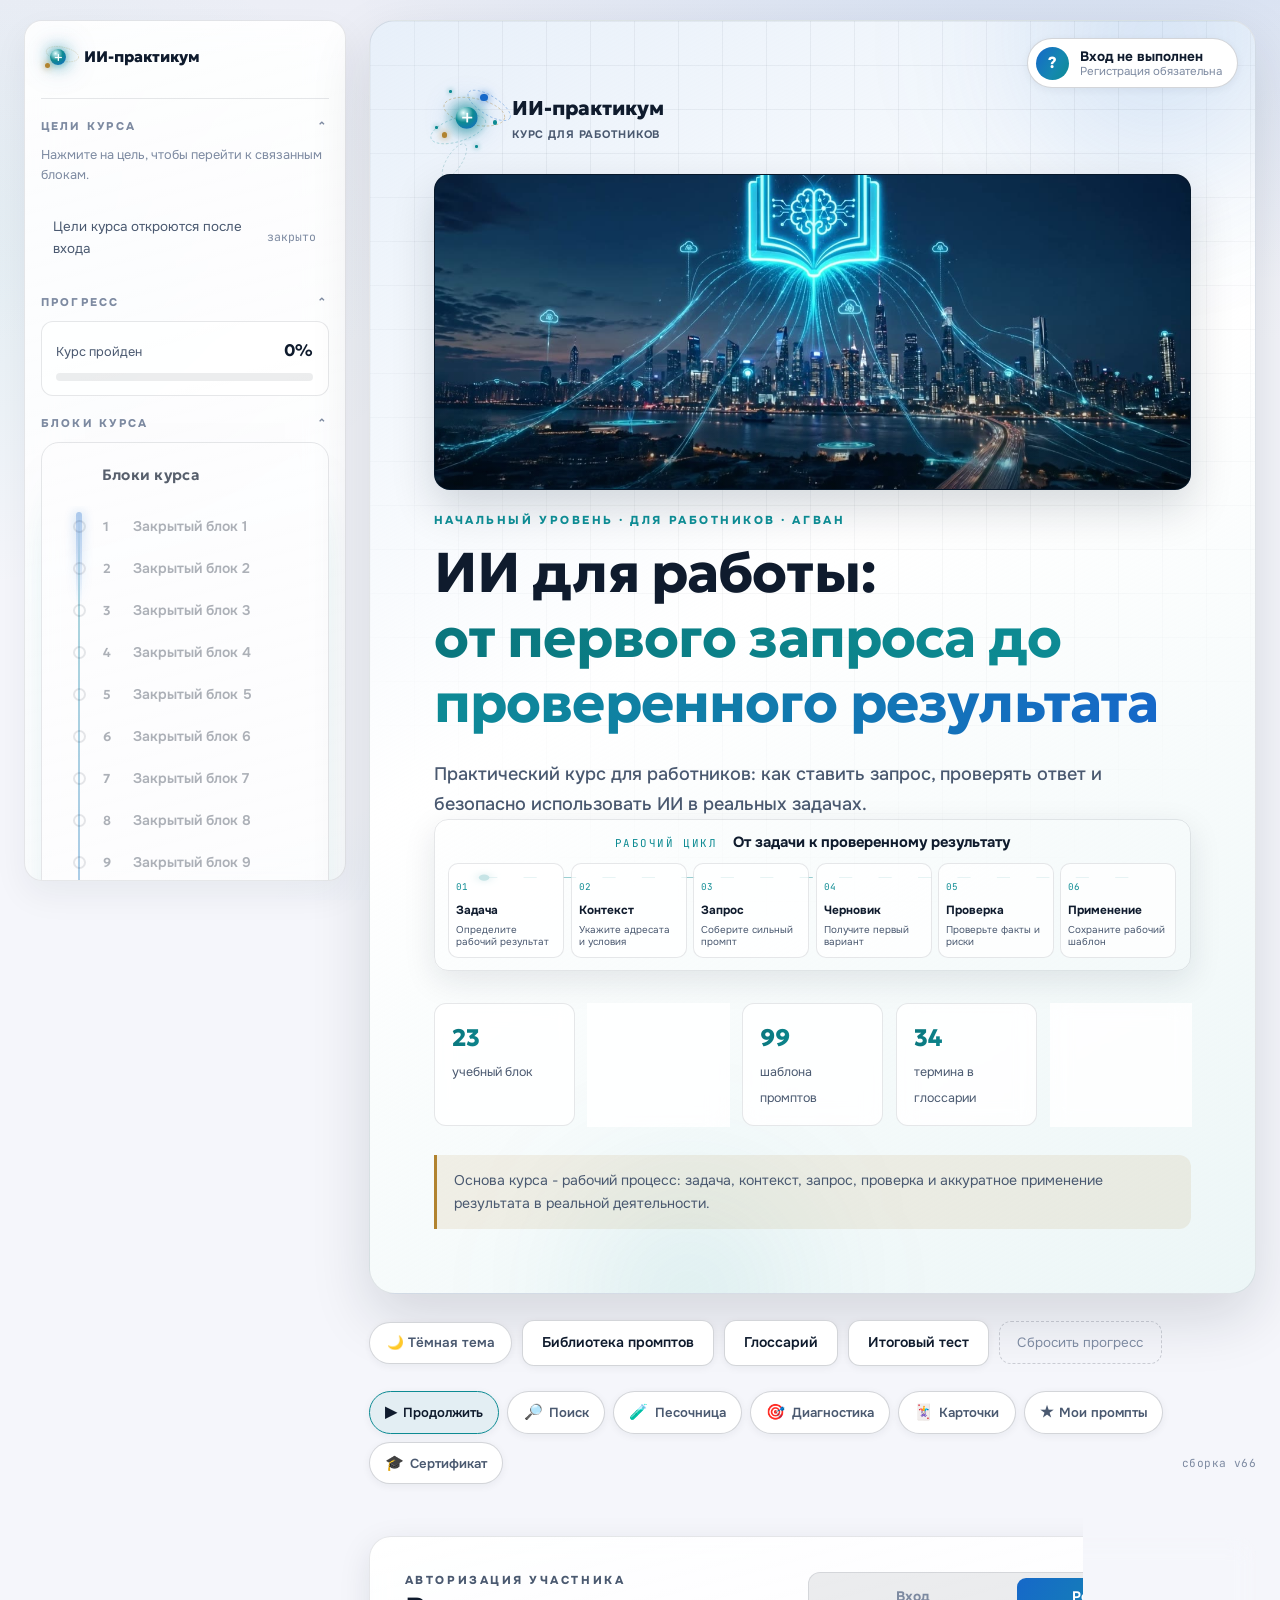
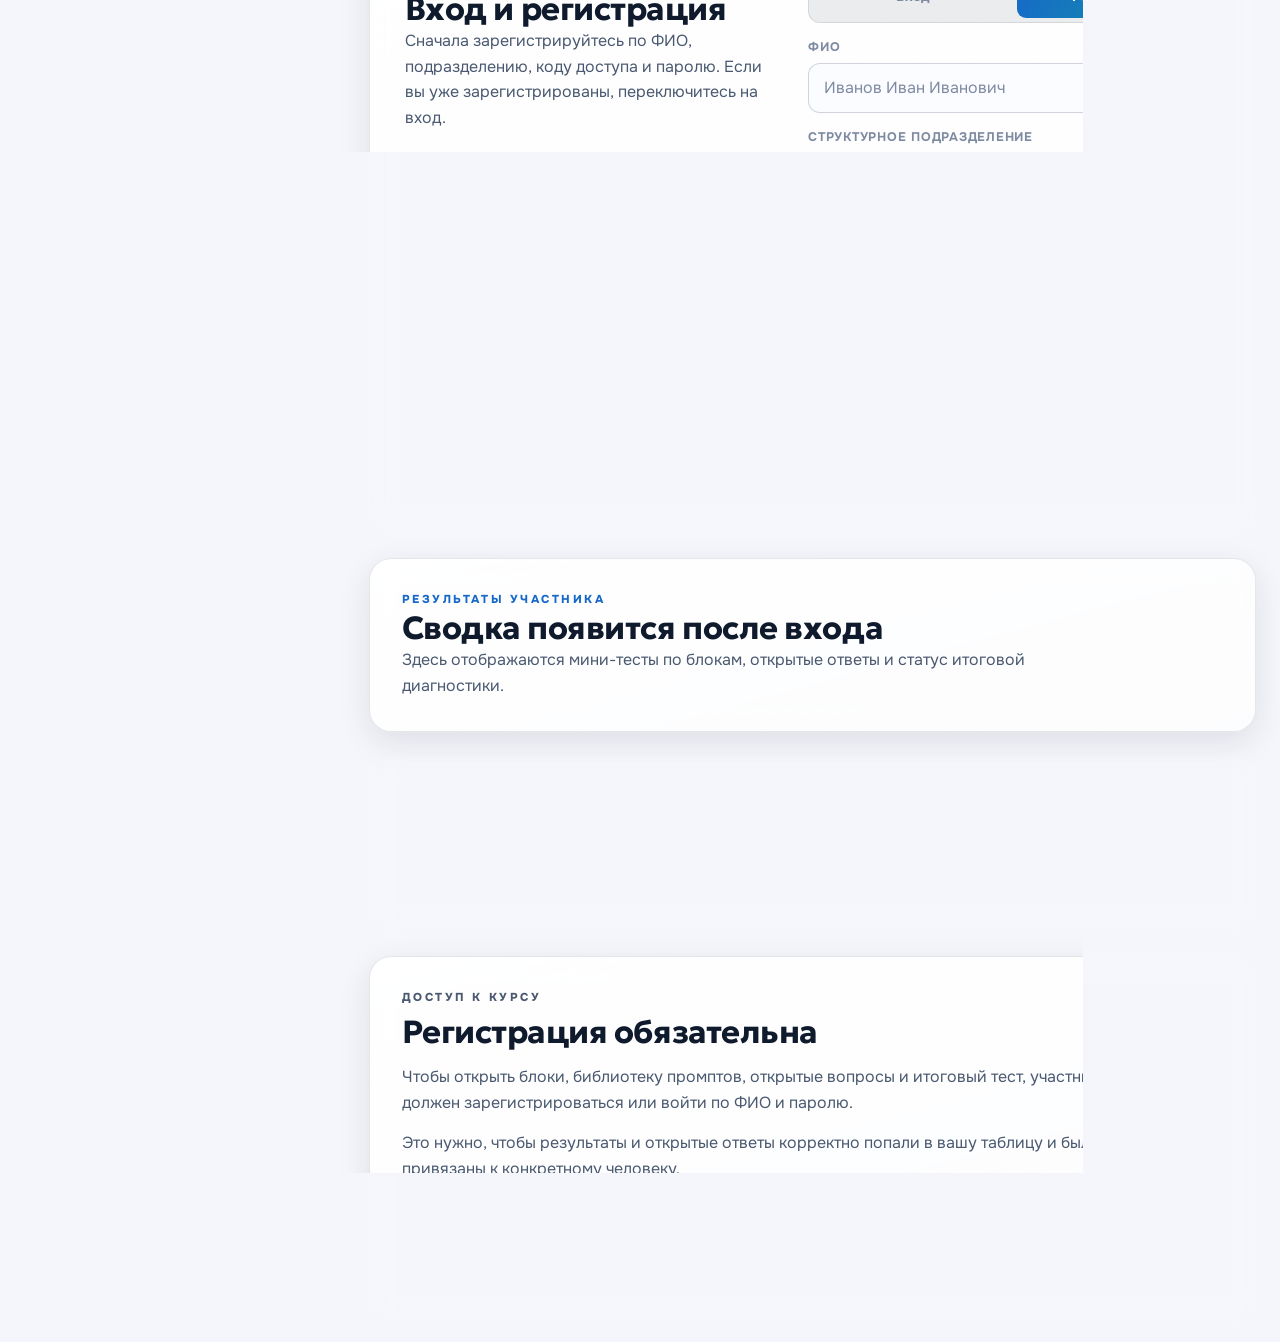
==== commit b5017fa5: "chore: release hero video cover v66" ====
--- a/index.html
+++ b/index.html
@@ -21,9 +21,9 @@
   <link rel="preconnect" href="https://fonts.googleapis.com">
   <link rel="preconnect" href="https://fonts.gstatic.com" crossorigin>
   <link href="https://fonts.googleapis.com/css2?family=Onest:wght@400;500;600;700;800&family=Geologica:wght@500;600;700;800&family=JetBrains+Mono:wght@400;600&display=swap" rel="stylesheet">
-  <link rel="stylesheet" href="styles.css?v=65">
-  <link rel="stylesheet" href="features.css?v=65">
-  <link rel="stylesheet" href="experience.css?v=65">
+  <link rel="stylesheet" href="styles.css?v=66">
+  <link rel="stylesheet" href="features.css?v=66">
+  <link rel="stylesheet" href="experience.css?v=66">
 </head>
 <body class="tpl-course-module">
   <div class="deck app-shell">
@@ -135,15 +135,15 @@
   </div>
 
   <div id="toast" class="toast" role="status" aria-live="polite"></div>
-  <script src="experience-core.js?v=65"></script>
-  <script src="script.js?v=65"></script>
-  <script src="experience.js?v=65"></script>
-  <script src="features.js?v=65"></script>
+  <script src="experience-core.js?v=66"></script>
+  <script src="script.js?v=66"></script>
+  <script src="experience.js?v=66"></script>
+  <script src="features.js?v=66"></script>
   <script>
     /* PWA: офлайн-режим и установка как приложение (только на https / localhost) */
     if ("serviceWorker" in navigator) {
       window.addEventListener("load", function () {
-        var reloadedKey = "aiCourseSwReloadedV65";
+        var reloadedKey = "aiCourseSwReloadedV66";
         var onControllerChange = function () {
           if (sessionStorage.getItem(reloadedKey)) return;
           sessionStorage.setItem(reloadedKey, "1");
--- a/experience.css
+++ b/experience.css
@@ -30,6 +30,33 @@
 .brand-logo--compact .brand-logo__core { width: 1rem; height: 1rem; font-size: 0.84rem; }
 .brand-logo--compact .brand-logo__copy strong { font-size: 0.96rem; }
 .brand-logo--compact .brand-logo__copy small { display: none; }
+
+.hero-video-cover {
+  position: relative;
+  width: 100%;
+  aspect-ratio: 12 / 5;
+  margin: 1rem 0 1.35rem;
+  overflow: hidden;
+  border: 1px solid var(--line);
+  border-radius: 16px;
+  background: #07192a;
+  box-shadow: 0 18px 44px rgba(7, 25, 42, 0.16);
+}
+
+.hero-video-cover__media {
+  display: block;
+  width: 100%;
+  height: 100%;
+  object-fit: cover;
+  object-position: center 52%;
+}
+
+.hero-video-cover__shade {
+  position: absolute;
+  inset: 0;
+  pointer-events: none;
+  background: linear-gradient(180deg, transparent 62%, rgba(4, 18, 31, 0.32));
+}
 
 @keyframes brand-orbit { to { transform: rotate(360deg); } }
 @keyframes brand-orbit-reverse { to { transform: rotate(-360deg); } }
@@ -260,6 +287,7 @@
   .course-cycle { padding: 0.65rem; }
   .brand-logo-host--hero .brand-logo__system { width: 3.3rem; height: 3.3rem; }
   .brand-logo-host--hero .brand-logo__copy strong { font-size: 1.02rem; }
+  .hero-video-cover { aspect-ratio: 16 / 9; max-height: 220px; margin: 0.8rem 0 1.1rem; border-radius: 12px; }
   #promptLibraryBook { min-height: 360px; }
   .book-scene { transform: scale(.84); }
   .nav-panel { width: 100%; }
@@ -275,6 +303,8 @@
 @media (prefers-reduced-motion: reduce) {
   .hero-cycle__step, .hero-cycle__marker, .experience-status, .brand-logo *, .book-cover, .book-card, .book-glyph, .nav-pulse, .nav-node, .nav-item::before { animation: none !important; }
   .hero-cycle__step, .lesson-progress-bar__continue { transition: none; }
+  .hero-video-cover__media { visibility: hidden; }
+  .hero-video-cover { background: #07192a url("assets/video-posters/ai-course-hero-loop.jpg") center / cover no-repeat; }
   .book-cover{ transform:rotateY(-140deg); }
   .book-card{ opacity:1; transform:translate(calc(-50% + var(--tx)), var(--ty)) rotate(var(--rot)) scale(1); }
   .book-glyph{ opacity:.7; }
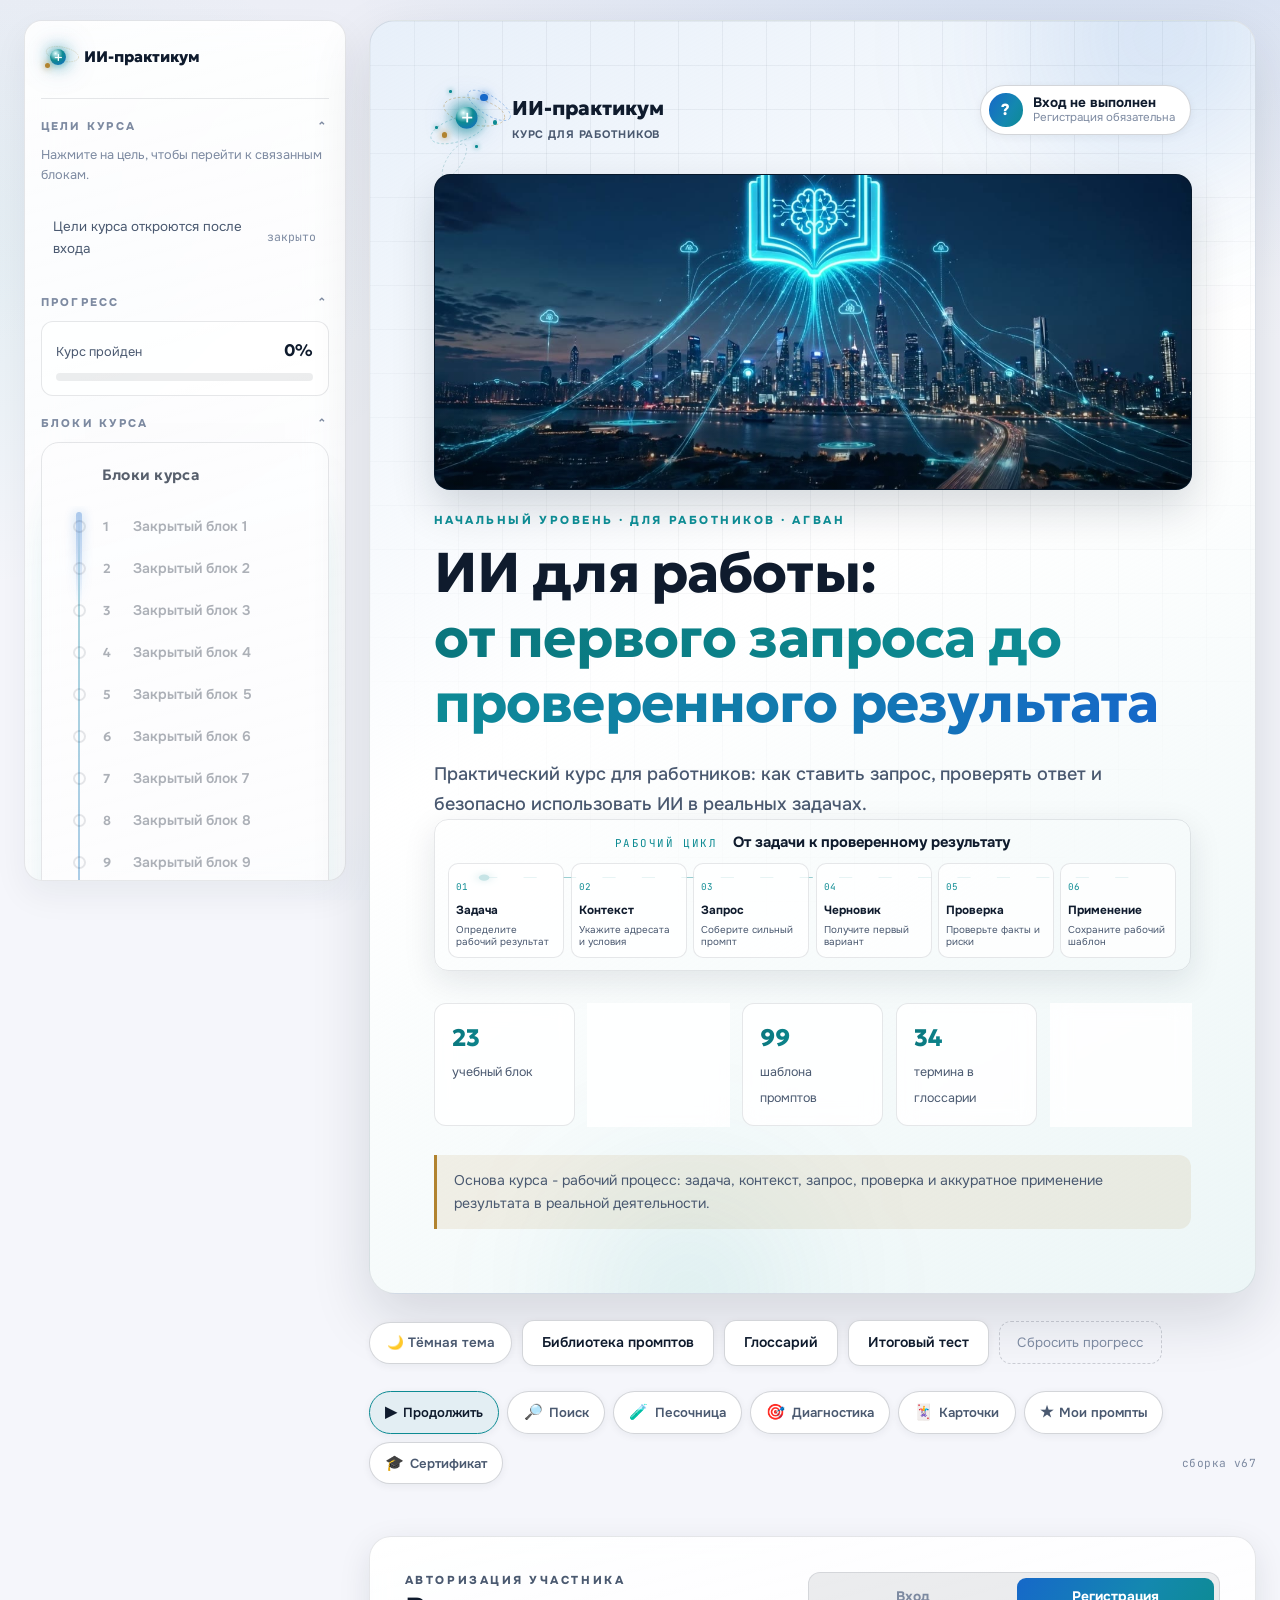
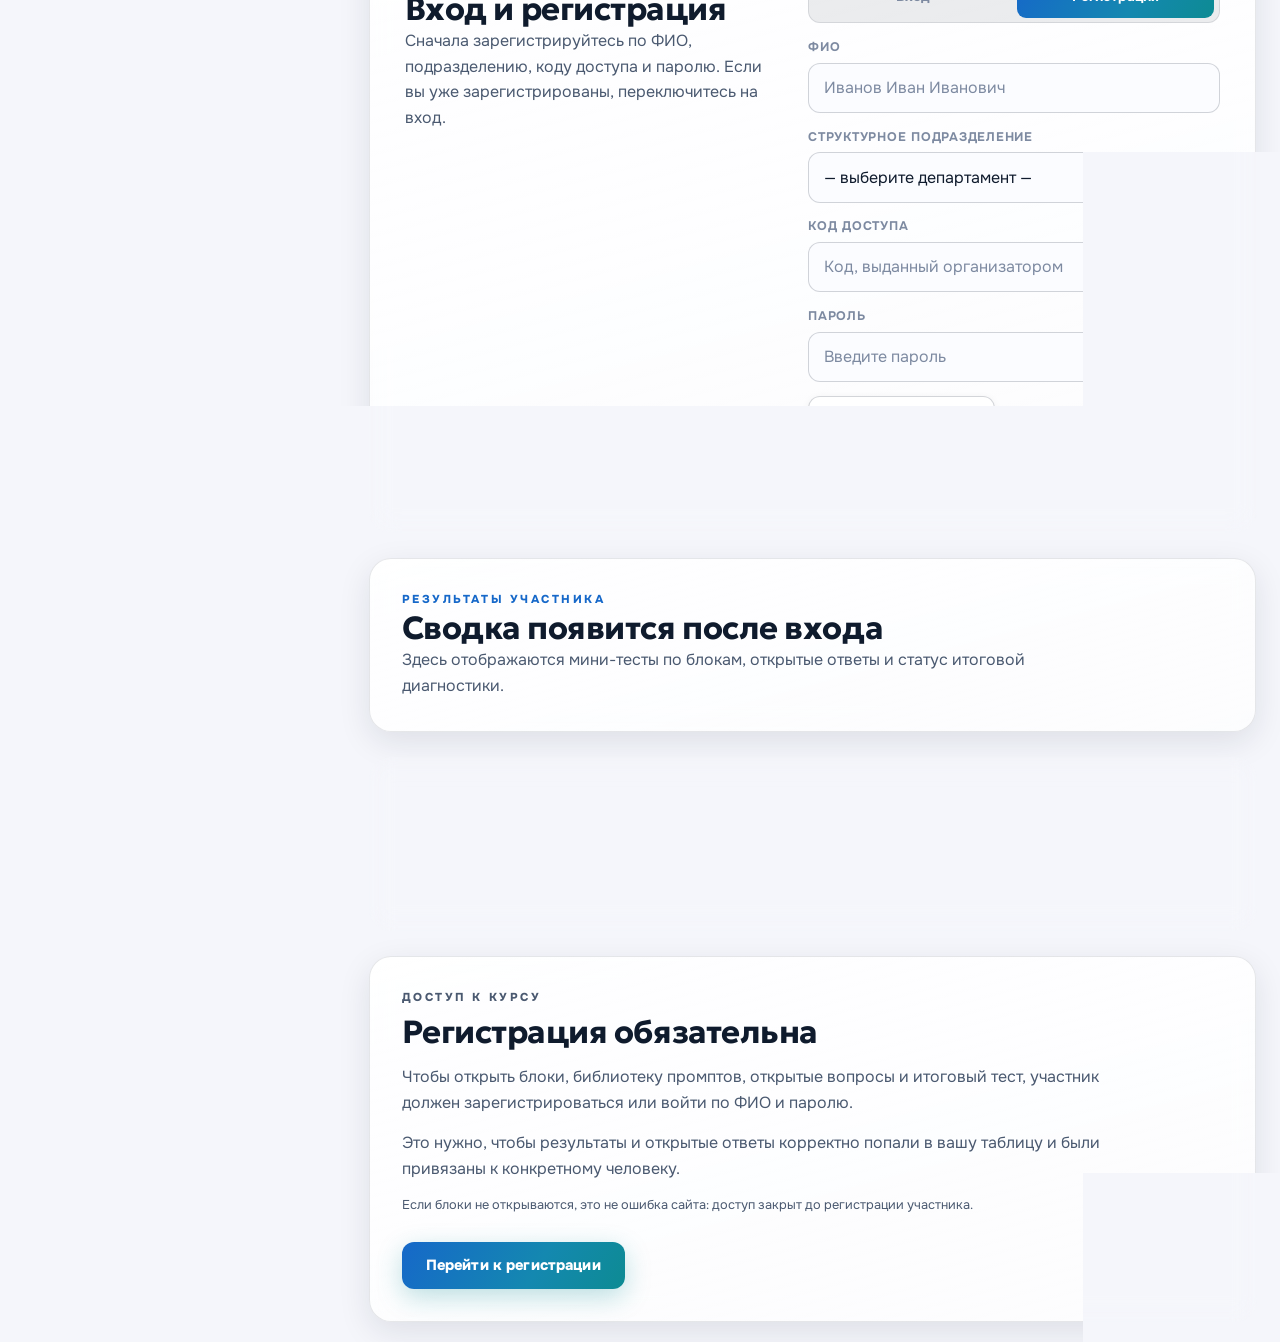
==== commit 68d49625: "fix: prevent hero video overlap" ====
--- a/index.html
+++ b/index.html
@@ -21,9 +21,9 @@
   <link rel="preconnect" href="https://fonts.googleapis.com">
   <link rel="preconnect" href="https://fonts.gstatic.com" crossorigin>
   <link href="https://fonts.googleapis.com/css2?family=Onest:wght@400;500;600;700;800&family=Geologica:wght@500;600;700;800&family=JetBrains+Mono:wght@400;600&display=swap" rel="stylesheet">
-  <link rel="stylesheet" href="styles.css?v=66">
-  <link rel="stylesheet" href="features.css?v=66">
-  <link rel="stylesheet" href="experience.css?v=66">
+  <link rel="stylesheet" href="styles.css?v=67">
+  <link rel="stylesheet" href="features.css?v=67">
+  <link rel="stylesheet" href="experience.css?v=67">
 </head>
 <body class="tpl-course-module">
   <div class="deck app-shell">
@@ -83,8 +83,10 @@
         <div class="hero-glow hero-glow-1" aria-hidden="true"></div>
         <div class="hero-glow hero-glow-2" aria-hidden="true"></div>
         <div class="hero-grid-lines" aria-hidden="true"></div>
-        <div id="brandLogoHero" class="brand-logo-host brand-logo-host--hero"></div>
-        <div id="accountStatus" class="account-status account-status--hero" aria-live="polite"></div>
+        <div class="hero-topbar">
+          <div id="brandLogoHero" class="brand-logo-host brand-logo-host--hero"></div>
+          <div id="accountStatus" class="account-status account-status--hero" aria-live="polite"></div>
+        </div>
         <div class="hero-video-cover" aria-hidden="true">
           <video
             id="heroIntroVideo"
@@ -135,15 +137,15 @@
   </div>
 
   <div id="toast" class="toast" role="status" aria-live="polite"></div>
-  <script src="experience-core.js?v=66"></script>
-  <script src="script.js?v=66"></script>
-  <script src="experience.js?v=66"></script>
-  <script src="features.js?v=66"></script>
+  <script src="experience-core.js?v=67"></script>
+  <script src="script.js?v=67"></script>
+  <script src="experience.js?v=67"></script>
+  <script src="features.js?v=67"></script>
   <script>
     /* PWA: офлайн-режим и установка как приложение (только на https / localhost) */
     if ("serviceWorker" in navigator) {
       window.addEventListener("load", function () {
-        var reloadedKey = "aiCourseSwReloadedV66";
+        var reloadedKey = "aiCourseSwReloadedV67";
         var onControllerChange = function () {
           if (sessionStorage.getItem(reloadedKey)) return;
           sessionStorage.setItem(reloadedKey, "1");
--- a/experience.css
+++ b/experience.css
@@ -31,8 +31,34 @@
 .brand-logo--compact .brand-logo__copy strong { font-size: 0.96rem; }
 .brand-logo--compact .brand-logo__copy small { display: none; }
 
+.hero-topbar {
+  position: relative;
+  z-index: 3;
+  display: flex;
+  align-items: flex-start;
+  justify-content: space-between;
+  gap: 1.25rem;
+  width: 100%;
+  min-width: 0;
+}
+
+.hero-topbar .brand-logo-host--hero {
+  min-width: 0;
+  margin-bottom: 0;
+}
+
+.hero-topbar .account-status--hero {
+  position: static;
+  flex: 0 1 auto;
+  width: auto;
+  max-width: min(100%, 28rem);
+  margin: 0;
+}
+
 .hero-video-cover {
   position: relative;
+  isolation: isolate;
+  contain: layout paint;
   width: 100%;
   aspect-ratio: 12 / 5;
   margin: 1rem 0 1.35rem;
@@ -45,6 +71,8 @@
 
 .hero-video-cover__media {
   display: block;
+  position: absolute;
+  inset: 0;
   width: 100%;
   height: 100%;
   object-fit: cover;
@@ -285,6 +313,8 @@
 
 @media (max-width: 760px) {
   .course-cycle { padding: 0.65rem; }
+  .hero-topbar { flex-direction: column; gap: 0.8rem; }
+  .hero-topbar .account-status--hero { width: 100%; max-width: none; }
   .brand-logo-host--hero .brand-logo__system { width: 3.3rem; height: 3.3rem; }
   .brand-logo-host--hero .brand-logo__copy strong { font-size: 1.02rem; }
   .hero-video-cover { aspect-ratio: 16 / 9; max-height: 220px; margin: 0.8rem 0 1.1rem; border-radius: 12px; }
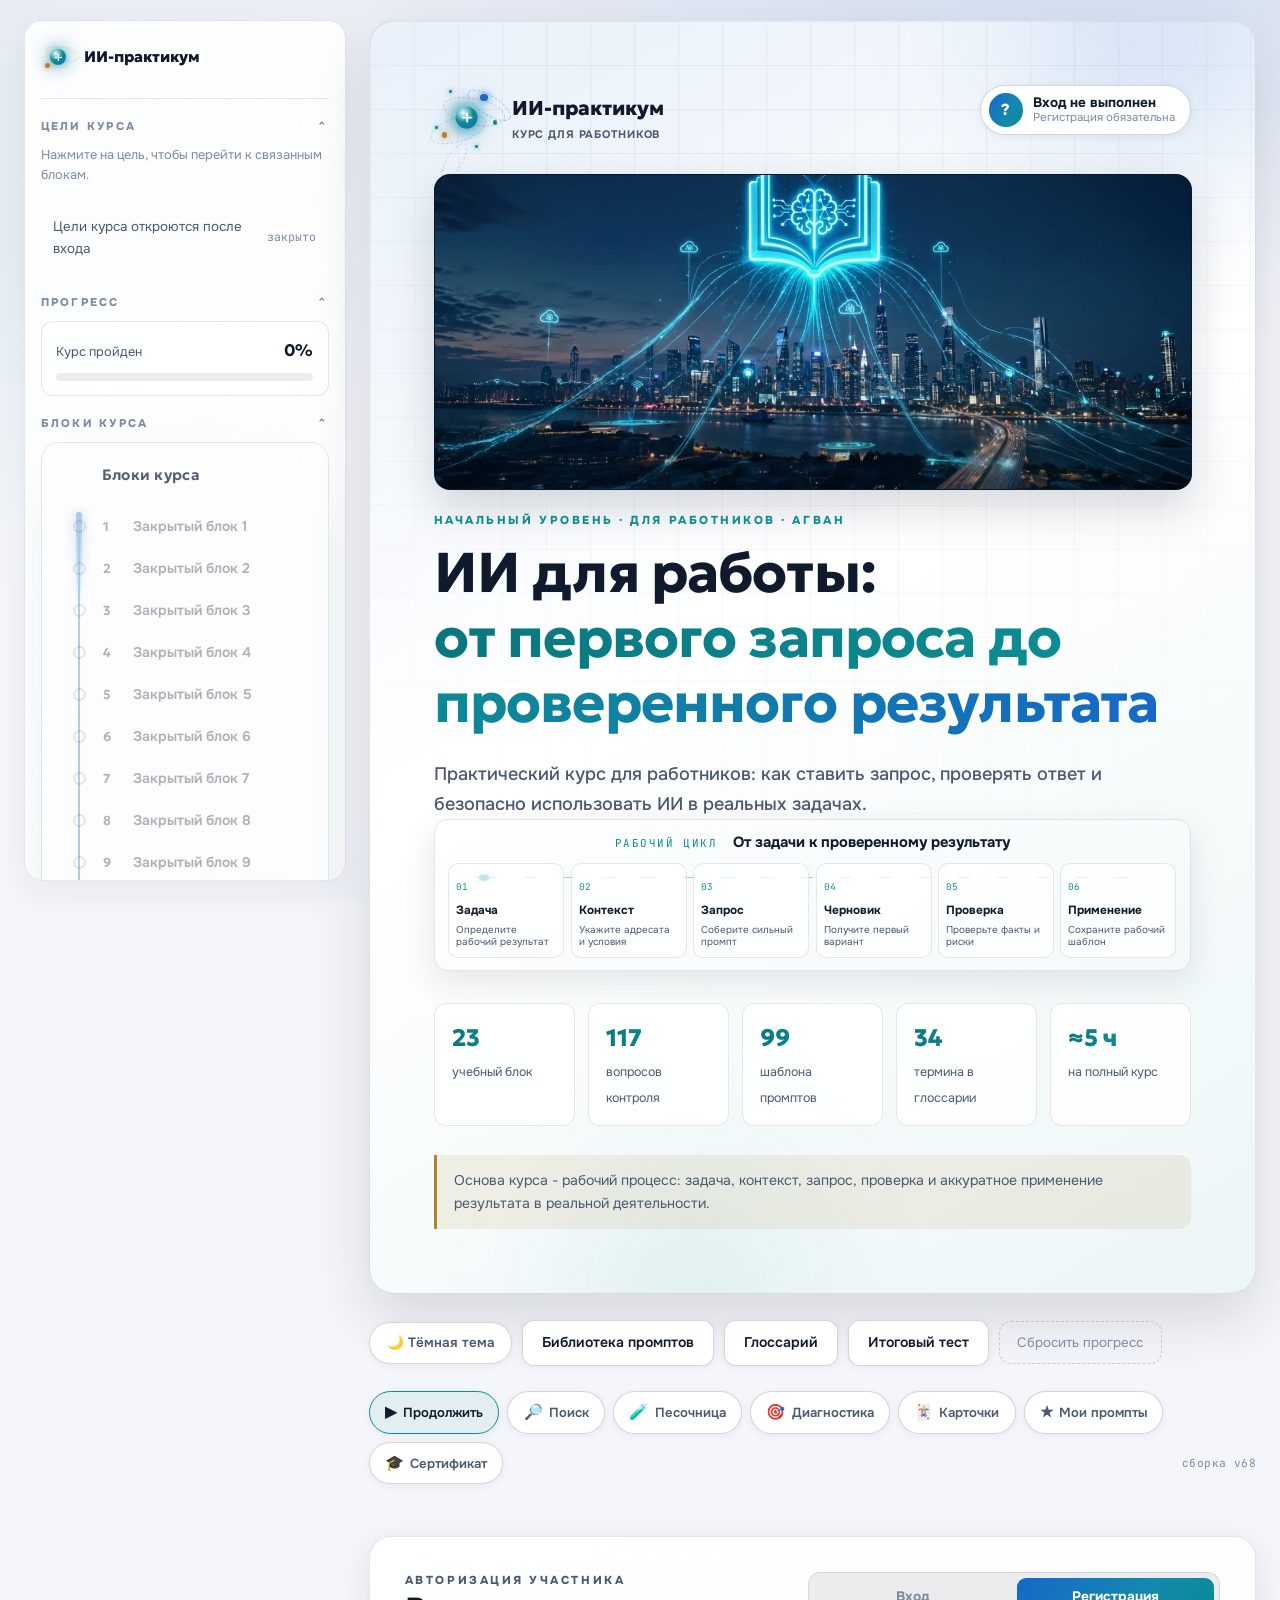
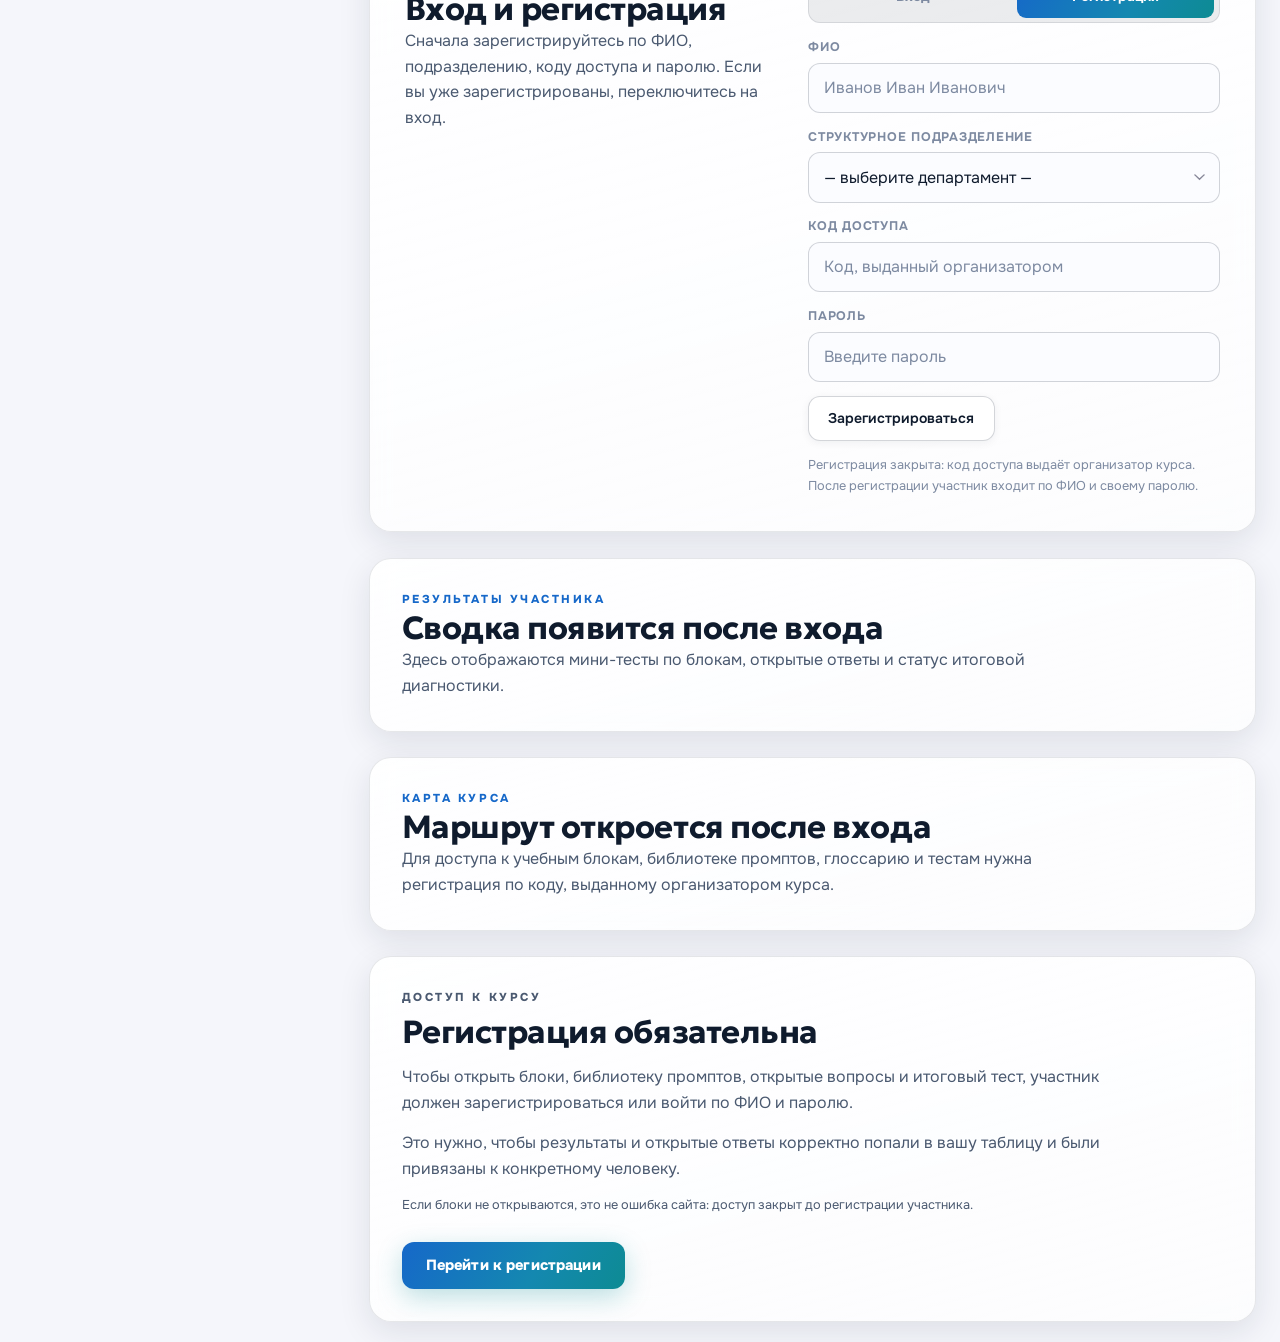
==== commit 601dc789: "fix: keep account menu above hero video" ====
--- a/index.html
+++ b/index.html
@@ -21,9 +21,9 @@
   <link rel="preconnect" href="https://fonts.googleapis.com">
   <link rel="preconnect" href="https://fonts.gstatic.com" crossorigin>
   <link href="https://fonts.googleapis.com/css2?family=Onest:wght@400;500;600;700;800&family=Geologica:wght@500;600;700;800&family=JetBrains+Mono:wght@400;600&display=swap" rel="stylesheet">
-  <link rel="stylesheet" href="styles.css?v=67">
-  <link rel="stylesheet" href="features.css?v=67">
-  <link rel="stylesheet" href="experience.css?v=67">
+  <link rel="stylesheet" href="styles.css?v=68">
+  <link rel="stylesheet" href="features.css?v=68">
+  <link rel="stylesheet" href="experience.css?v=68">
 </head>
 <body class="tpl-course-module">
   <div class="deck app-shell">
@@ -137,15 +137,15 @@
   </div>
 
   <div id="toast" class="toast" role="status" aria-live="polite"></div>
-  <script src="experience-core.js?v=67"></script>
-  <script src="script.js?v=67"></script>
-  <script src="experience.js?v=67"></script>
-  <script src="features.js?v=67"></script>
+  <script src="experience-core.js?v=68"></script>
+  <script src="script.js?v=68"></script>
+  <script src="experience.js?v=68"></script>
+  <script src="features.js?v=68"></script>
   <script>
     /* PWA: офлайн-режим и установка как приложение (только на https / localhost) */
     if ("serviceWorker" in navigator) {
       window.addEventListener("load", function () {
-        var reloadedKey = "aiCourseSwReloadedV67";
+        var reloadedKey = "aiCourseSwReloadedV68";
         var onControllerChange = function () {
           if (sessionStorage.getItem(reloadedKey)) return;
           sessionStorage.setItem(reloadedKey, "1");
--- a/experience.css
+++ b/experience.css
@@ -40,6 +40,11 @@
   gap: 1.25rem;
   width: 100%;
   min-width: 0;
+}
+
+#courseHero.hero-slide > .hero-topbar {
+  position: relative;
+  z-index: 4;
 }
 
 .hero-topbar .brand-logo-host--hero {
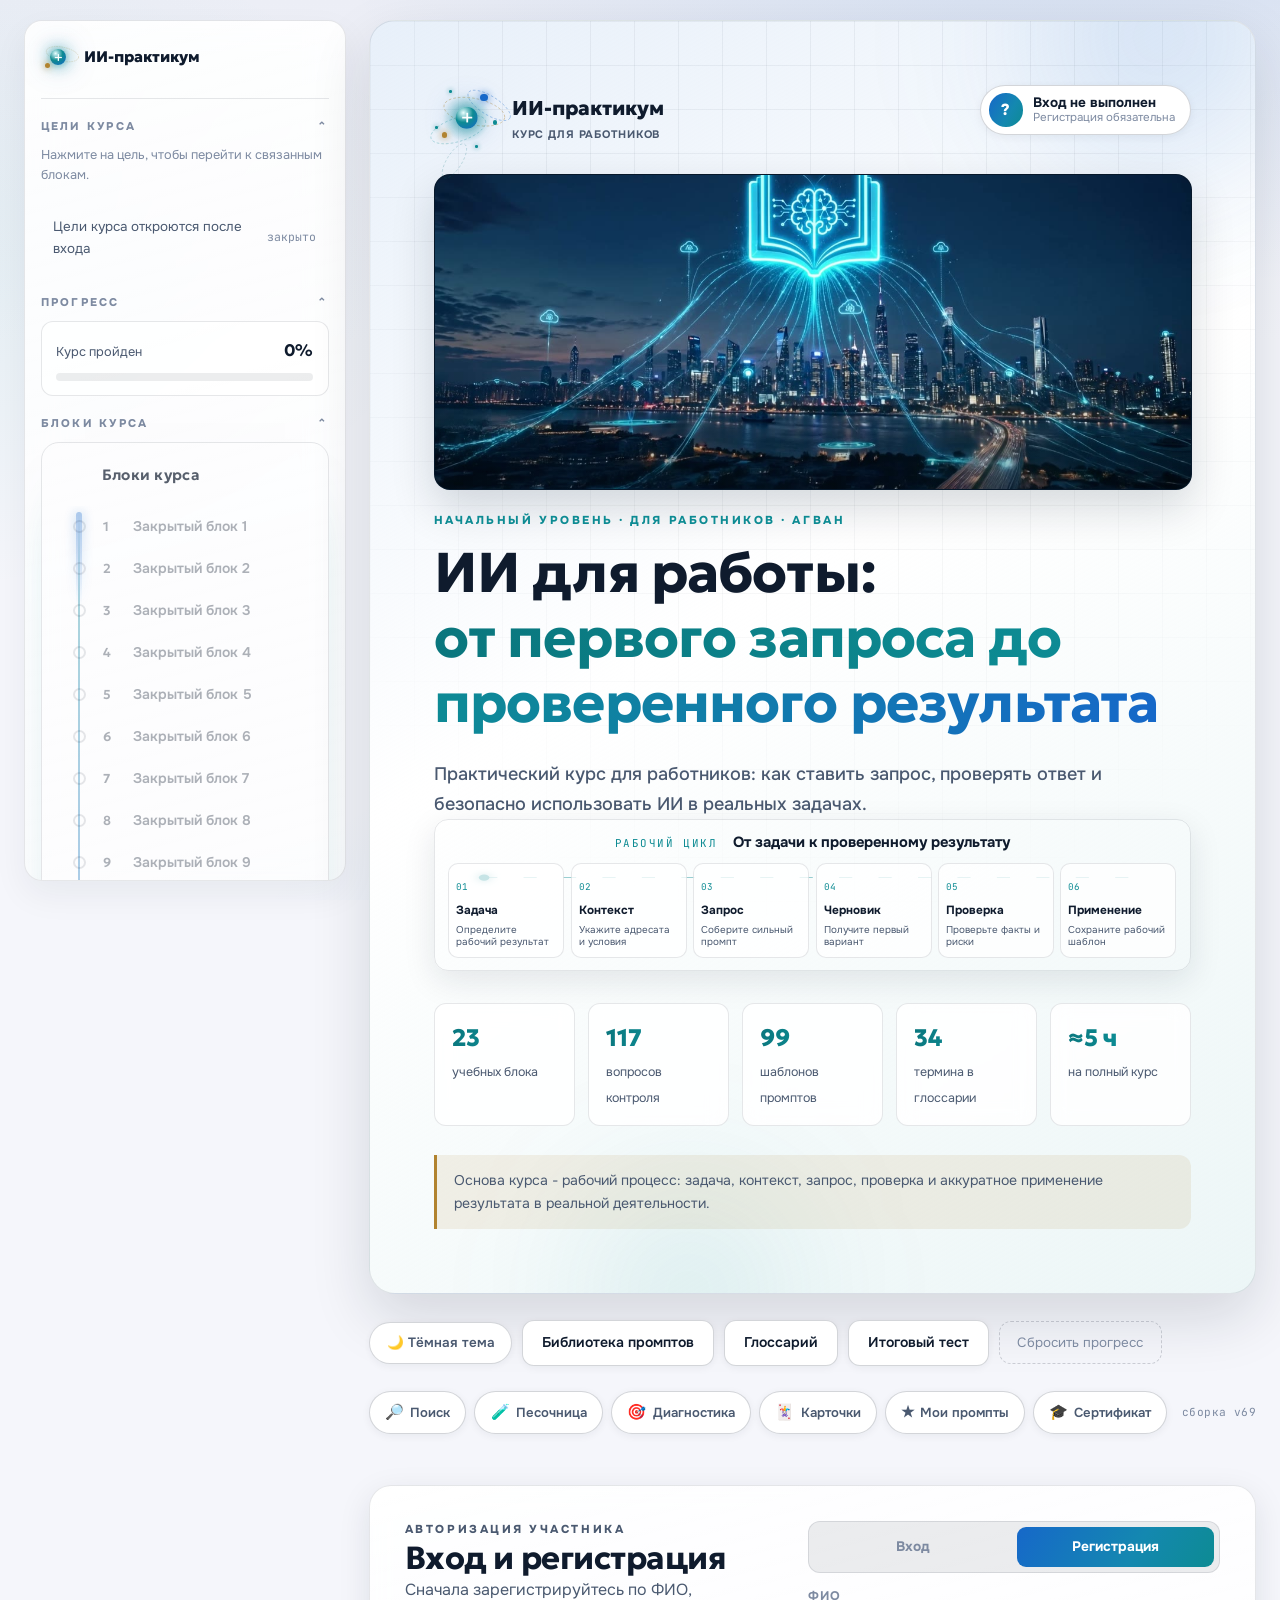
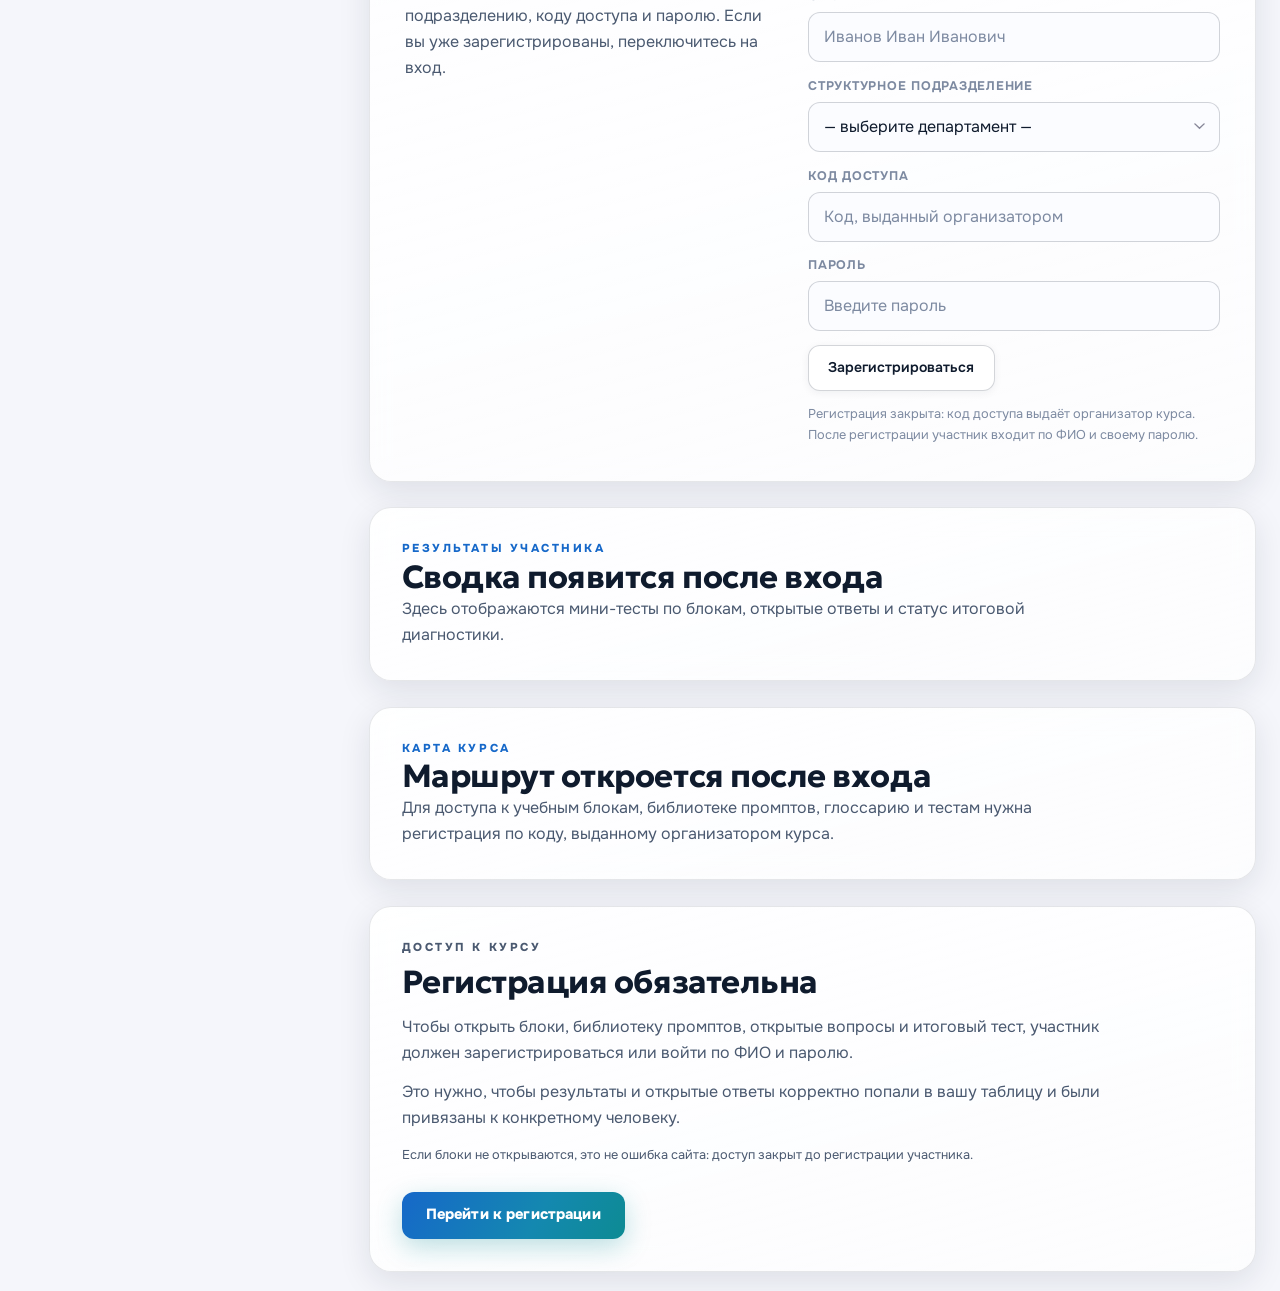
==== commit 11cb5db7: "fix: stabilize hidden panels and account layout" ====
--- a/index.html
+++ b/index.html
@@ -21,9 +21,9 @@
   <link rel="preconnect" href="https://fonts.googleapis.com">
   <link rel="preconnect" href="https://fonts.gstatic.com" crossorigin>
   <link href="https://fonts.googleapis.com/css2?family=Onest:wght@400;500;600;700;800&family=Geologica:wght@500;600;700;800&family=JetBrains+Mono:wght@400;600&display=swap" rel="stylesheet">
-  <link rel="stylesheet" href="styles.css?v=68">
-  <link rel="stylesheet" href="features.css?v=68">
-  <link rel="stylesheet" href="experience.css?v=68">
+  <link rel="stylesheet" href="styles.css?v=69">
+  <link rel="stylesheet" href="features.css?v=69">
+  <link rel="stylesheet" href="experience.css?v=69">
 </head>
 <body class="tpl-course-module">
   <div class="deck app-shell">
@@ -105,9 +105,9 @@
         <p class="lede mt-l">Практический курс для работников: как ставить запрос, проверять ответ и безопасно использовать ИИ в реальных задачах.</p>
         <section id="heroCycle" class="course-cycle" aria-label="Рабочий цикл использования ИИ"></section>
         <div class="hero-stats" aria-label="Параметры курса">
-          <div class="hero-stat"><strong>21</strong><span>учебный блок</span></div>
-          <div class="hero-stat"><strong>109</strong><span>вопросов контроля</span></div>
-          <div class="hero-stat"><strong>54</strong><span>шаблона промптов</span></div>
+          <div class="hero-stat"><strong>23</strong><span>учебных блока</span></div>
+          <div class="hero-stat"><strong>117</strong><span>вопросов контроля</span></div>
+          <div class="hero-stat"><strong>99</strong><span>шаблонов промптов</span></div>
           <div class="hero-stat"><strong>34</strong><span>термина в глоссарии</span></div>
           <div class="hero-stat"><strong>≈5 ч</strong><span>на полный курс</span></div>
         </div>
@@ -137,15 +137,15 @@
   </div>
 
   <div id="toast" class="toast" role="status" aria-live="polite"></div>
-  <script src="experience-core.js?v=68"></script>
-  <script src="script.js?v=68"></script>
-  <script src="experience.js?v=68"></script>
-  <script src="features.js?v=68"></script>
+  <script src="experience-core.js?v=69"></script>
+  <script src="script.js?v=69"></script>
+  <script src="experience.js?v=69"></script>
+  <script src="features.js?v=69"></script>
   <script>
     /* PWA: офлайн-режим и установка как приложение (только на https / localhost) */
     if ("serviceWorker" in navigator) {
       window.addEventListener("load", function () {
-        var reloadedKey = "aiCourseSwReloadedV68";
+        var reloadedKey = "aiCourseSwReloadedV69";
         var onControllerChange = function () {
           if (sessionStorage.getItem(reloadedKey)) return;
           sessionStorage.setItem(reloadedKey, "1");
--- a/styles.css
+++ b/styles.css
@@ -92,6 +92,8 @@
   --font-display: "Geologica", "Onest", sans-serif;
   --font-mono: "JetBrains Mono", Menlo, monospace;
 }
+
+[hidden] { display: none !important; }
 
 /* ---------- Тёмная тема ---------- */
 
--- a/experience.css
+++ b/experience.css
@@ -58,6 +58,17 @@
   width: auto;
   max-width: min(100%, 28rem);
   margin: 0;
+}
+
+.hero-topbar .account-menu {
+  display: grid;
+  justify-items: end;
+}
+
+.hero-topbar .account-popover {
+  position: static;
+  width: min(100%, 28rem);
+  margin-top: 0.55rem;
 }
 
 .hero-video-cover {
@@ -320,6 +331,7 @@
   .course-cycle { padding: 0.65rem; }
   .hero-topbar { flex-direction: column; gap: 0.8rem; }
   .hero-topbar .account-status--hero { width: 100%; max-width: none; }
+  .hero-topbar .account-menu, .hero-topbar .account-popover { width: 100%; }
   .brand-logo-host--hero .brand-logo__system { width: 3.3rem; height: 3.3rem; }
   .brand-logo-host--hero .brand-logo__copy strong { font-size: 1.02rem; }
   .hero-video-cover { aspect-ratio: 16 / 9; max-height: 220px; margin: 0.8rem 0 1.1rem; border-radius: 12px; }
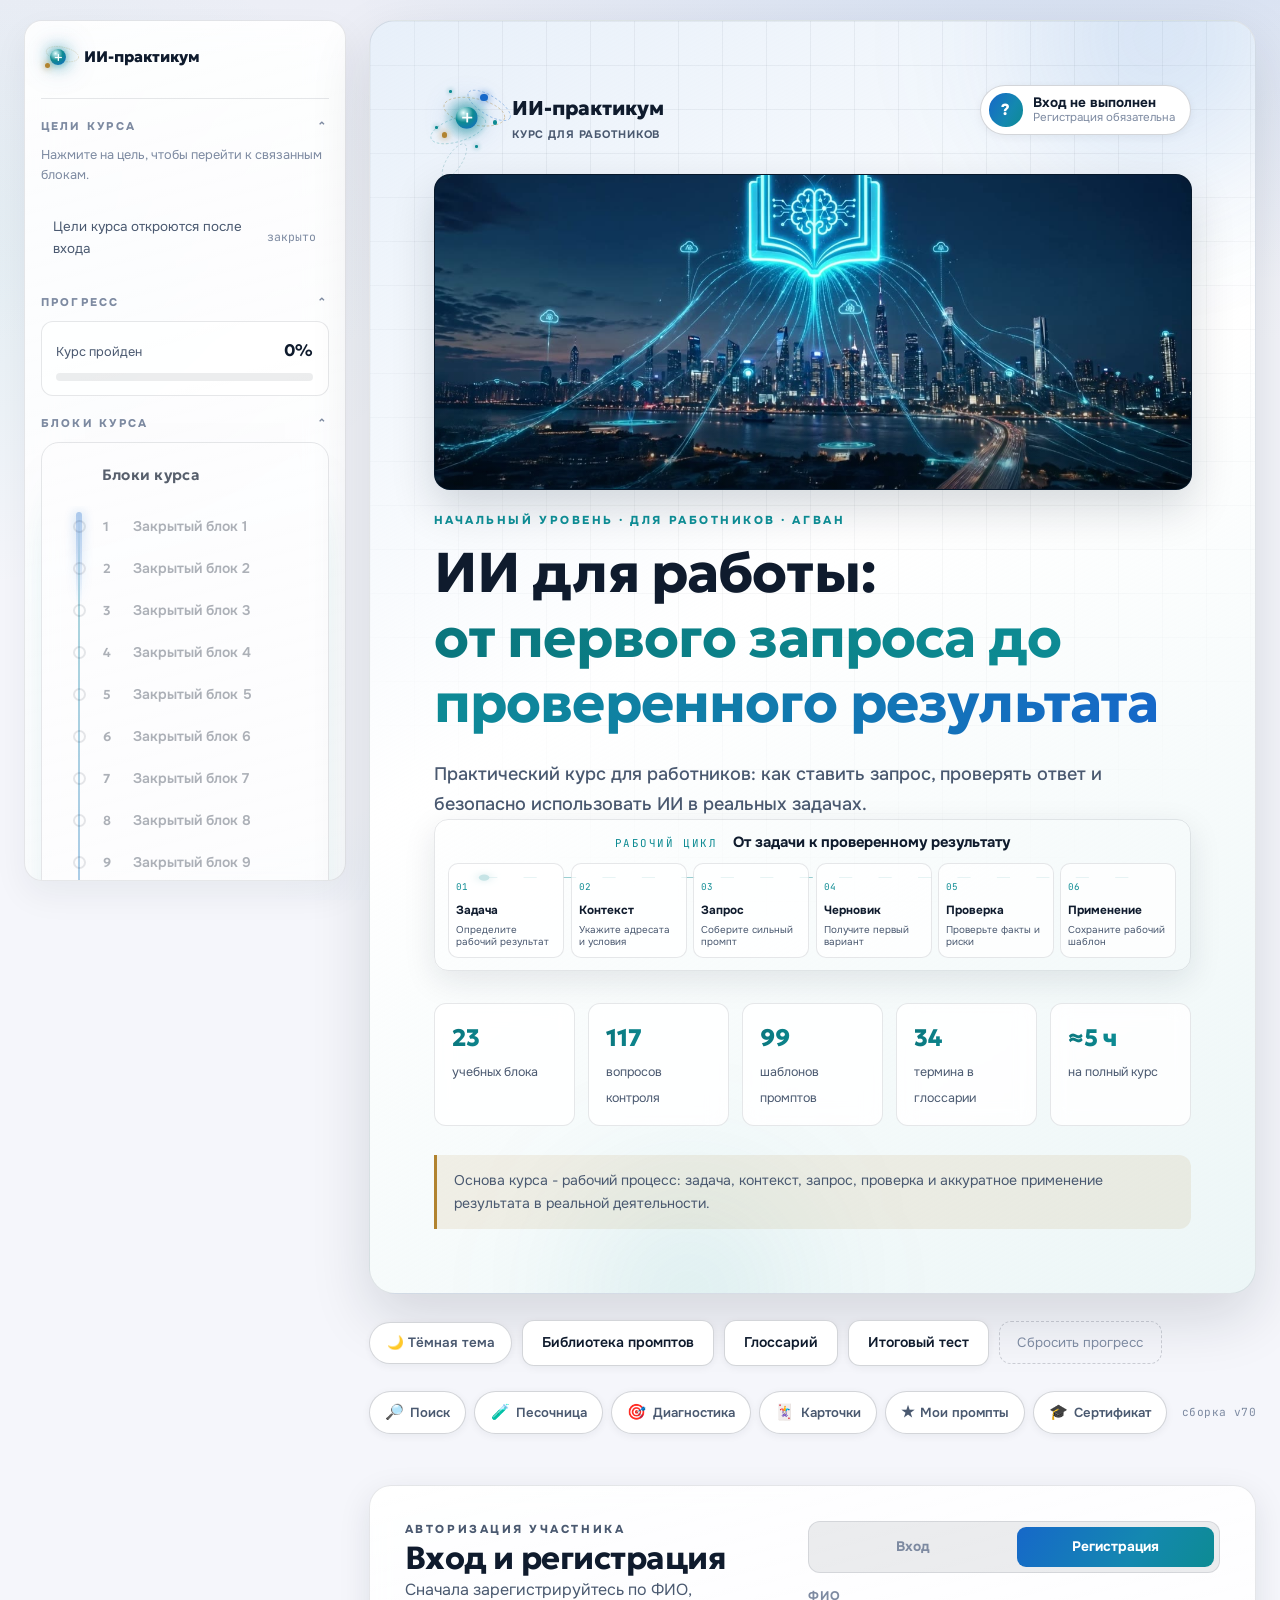
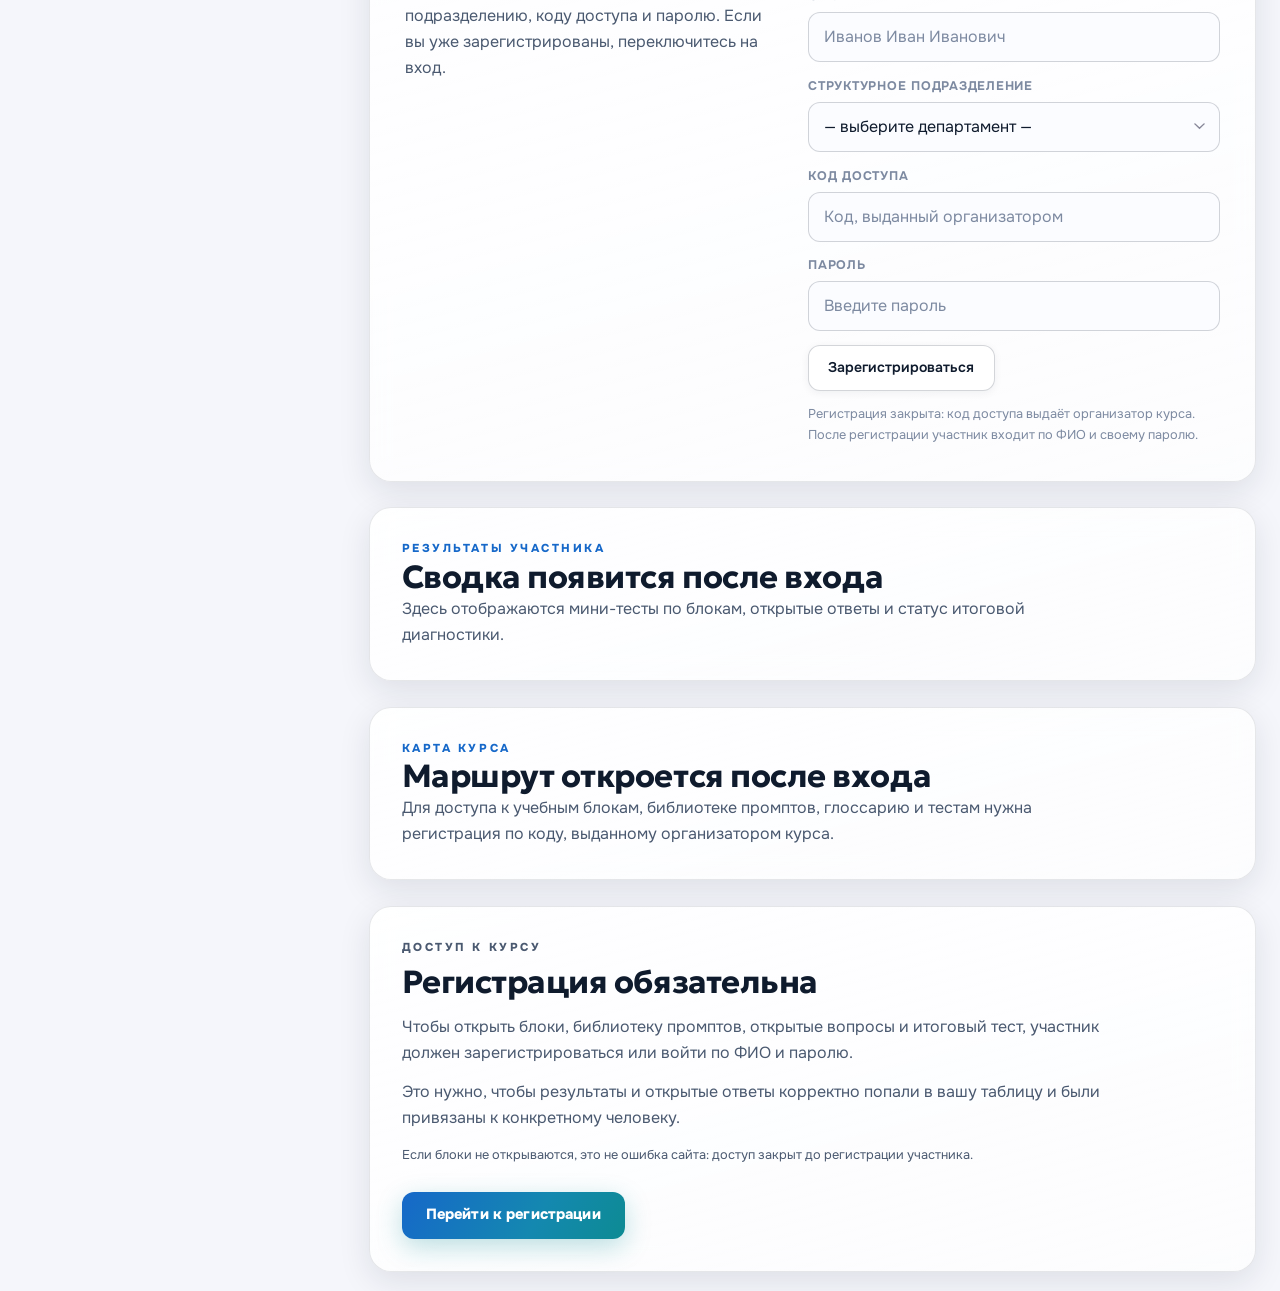
==== commit 45e7bb31: "Harden course access and indexing controls" ====
--- a/index.html
+++ b/index.html
@@ -15,15 +15,17 @@
   <meta name="mobile-web-app-capable" content="yes">
   <meta name="apple-mobile-web-app-title" content="ИИ-практикум">
   <meta name="description" content="Практический курс по работе с нейросетями для работников: промпты, проверка результата, безопасность, тренажёр промптов и сертификат.">
-  <meta name="robots" content="noindex,nofollow,noarchive">
-  <meta name="googlebot" content="noindex,nofollow,noarchive">
+  <meta name="robots" content="noindex,nofollow,noarchive,nosnippet,noimageindex">
+  <meta name="googlebot" content="noindex,nofollow,noarchive,nosnippet,noimageindex">
+  <meta name="yandex" content="noindex,nofollow">
+  <meta name="referrer" content="no-referrer">
 
   <link rel="preconnect" href="https://fonts.googleapis.com">
   <link rel="preconnect" href="https://fonts.gstatic.com" crossorigin>
   <link href="https://fonts.googleapis.com/css2?family=Onest:wght@400;500;600;700;800&family=Geologica:wght@500;600;700;800&family=JetBrains+Mono:wght@400;600&display=swap" rel="stylesheet">
-  <link rel="stylesheet" href="styles.css?v=69">
-  <link rel="stylesheet" href="features.css?v=69">
-  <link rel="stylesheet" href="experience.css?v=69">
+  <link rel="stylesheet" href="styles.css?v=70">
+  <link rel="stylesheet" href="features.css?v=70">
+  <link rel="stylesheet" href="experience.css?v=70">
 </head>
 <body class="tpl-course-module">
   <div class="deck app-shell">
@@ -137,15 +139,15 @@
   </div>
 
   <div id="toast" class="toast" role="status" aria-live="polite"></div>
-  <script src="experience-core.js?v=69"></script>
-  <script src="script.js?v=69"></script>
-  <script src="experience.js?v=69"></script>
-  <script src="features.js?v=69"></script>
+  <script src="experience-core.js?v=70"></script>
+  <script src="script.js?v=70"></script>
+  <script src="experience.js?v=70"></script>
+  <script src="features.js?v=70"></script>
   <script>
     /* PWA: офлайн-режим и установка как приложение (только на https / localhost) */
     if ("serviceWorker" in navigator) {
       window.addEventListener("load", function () {
-        var reloadedKey = "aiCourseSwReloadedV69";
+        var reloadedKey = "aiCourseSwReloadedV70";
         var onControllerChange = function () {
           if (sessionStorage.getItem(reloadedKey)) return;
           sessionStorage.setItem(reloadedKey, "1");
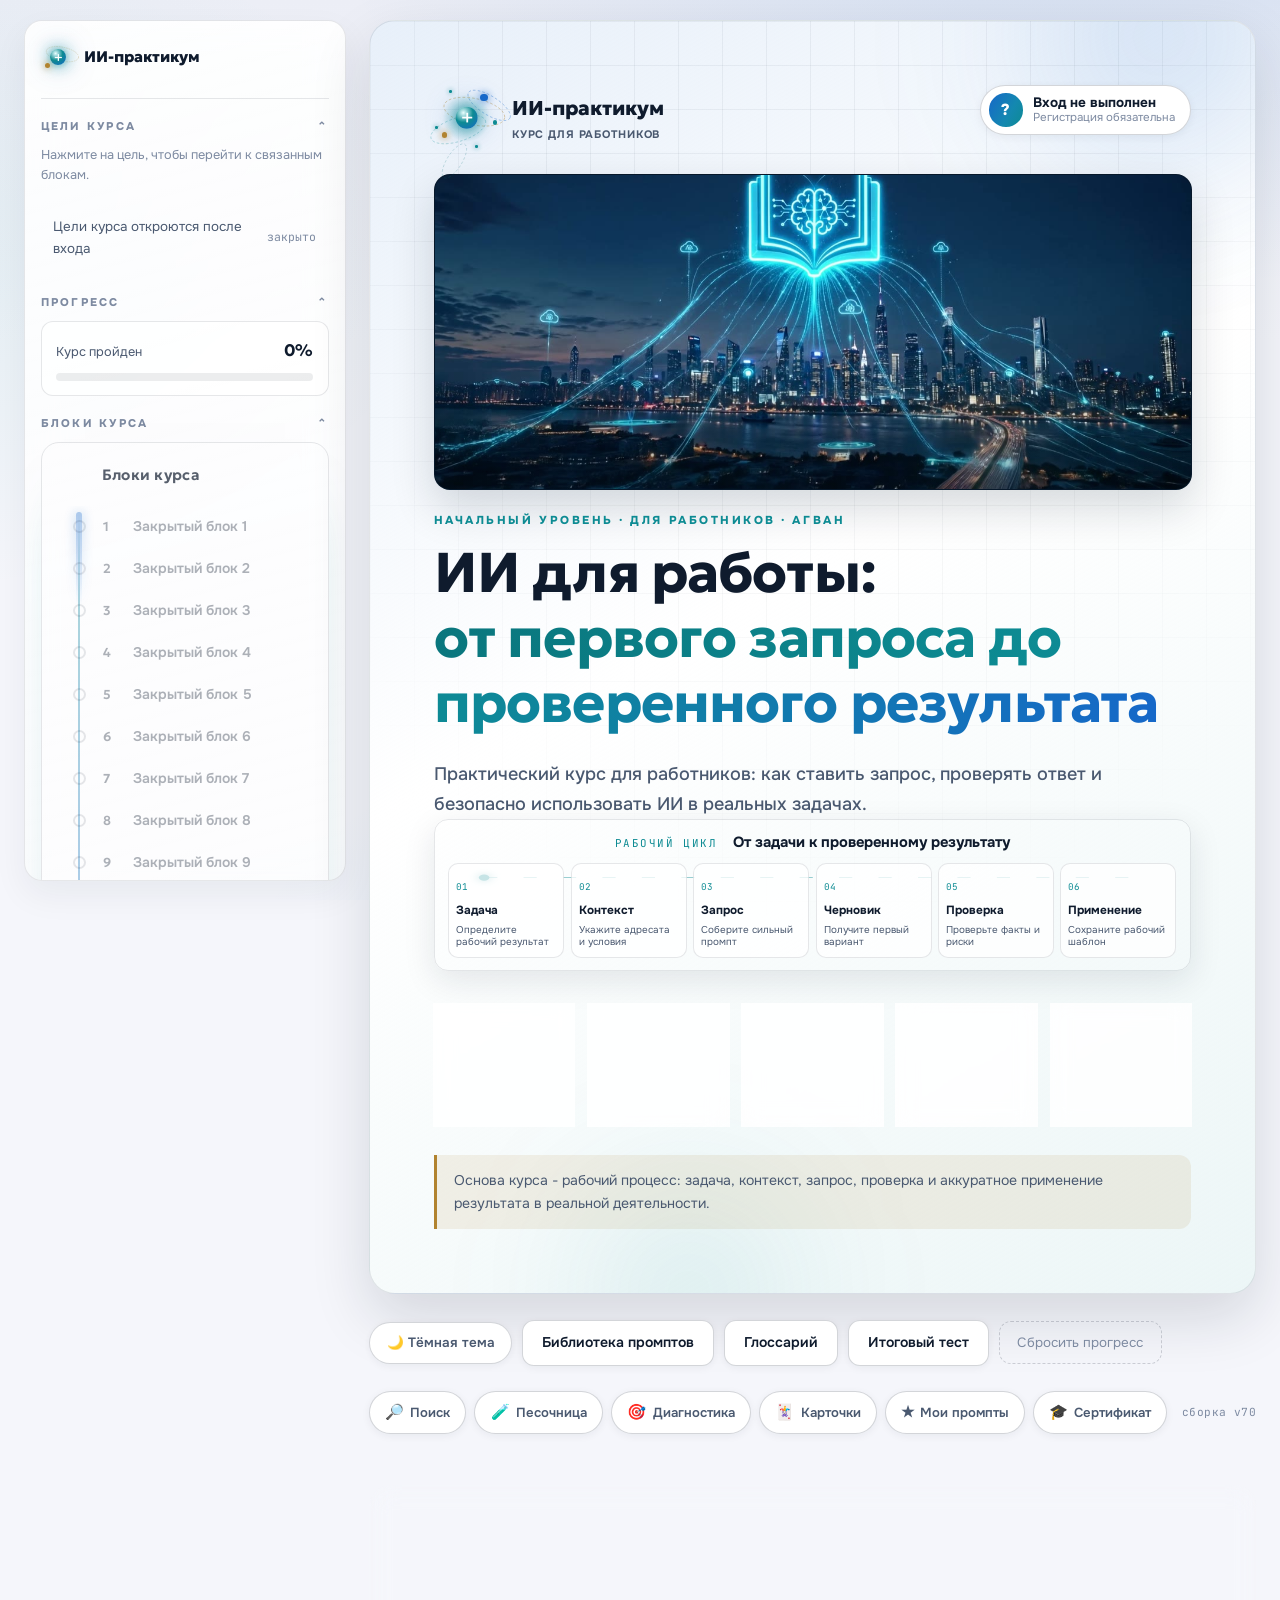
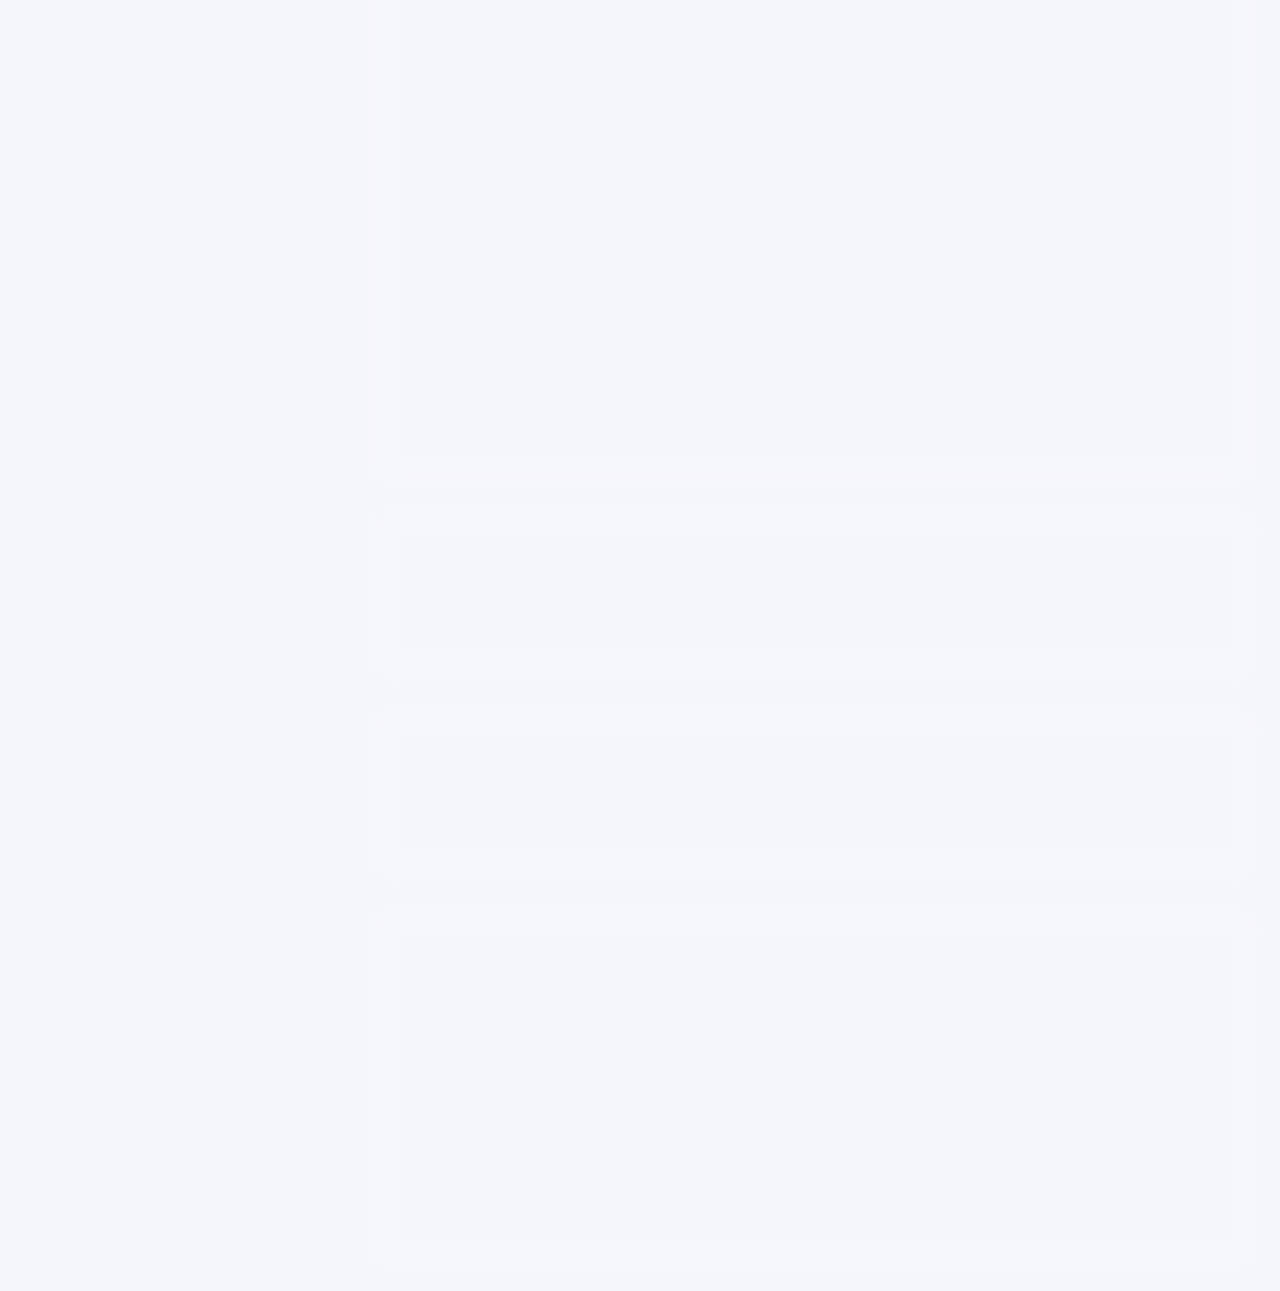
==== commit 7ba4129a: "feat: integrate advanced prompt trainer UI" ====
--- a/index.html
+++ b/index.html
@@ -142,6 +142,7 @@
   <script src="experience-core.js?v=70"></script>
   <script src="script.js?v=70"></script>
   <script src="experience.js?v=70"></script>
+  <script src="prompt-trainer-core.js?v=70"></script>
   <script src="features.js?v=70"></script>
   <script>
     /* PWA: офлайн-режим и установка как приложение (только на https / localhost) */
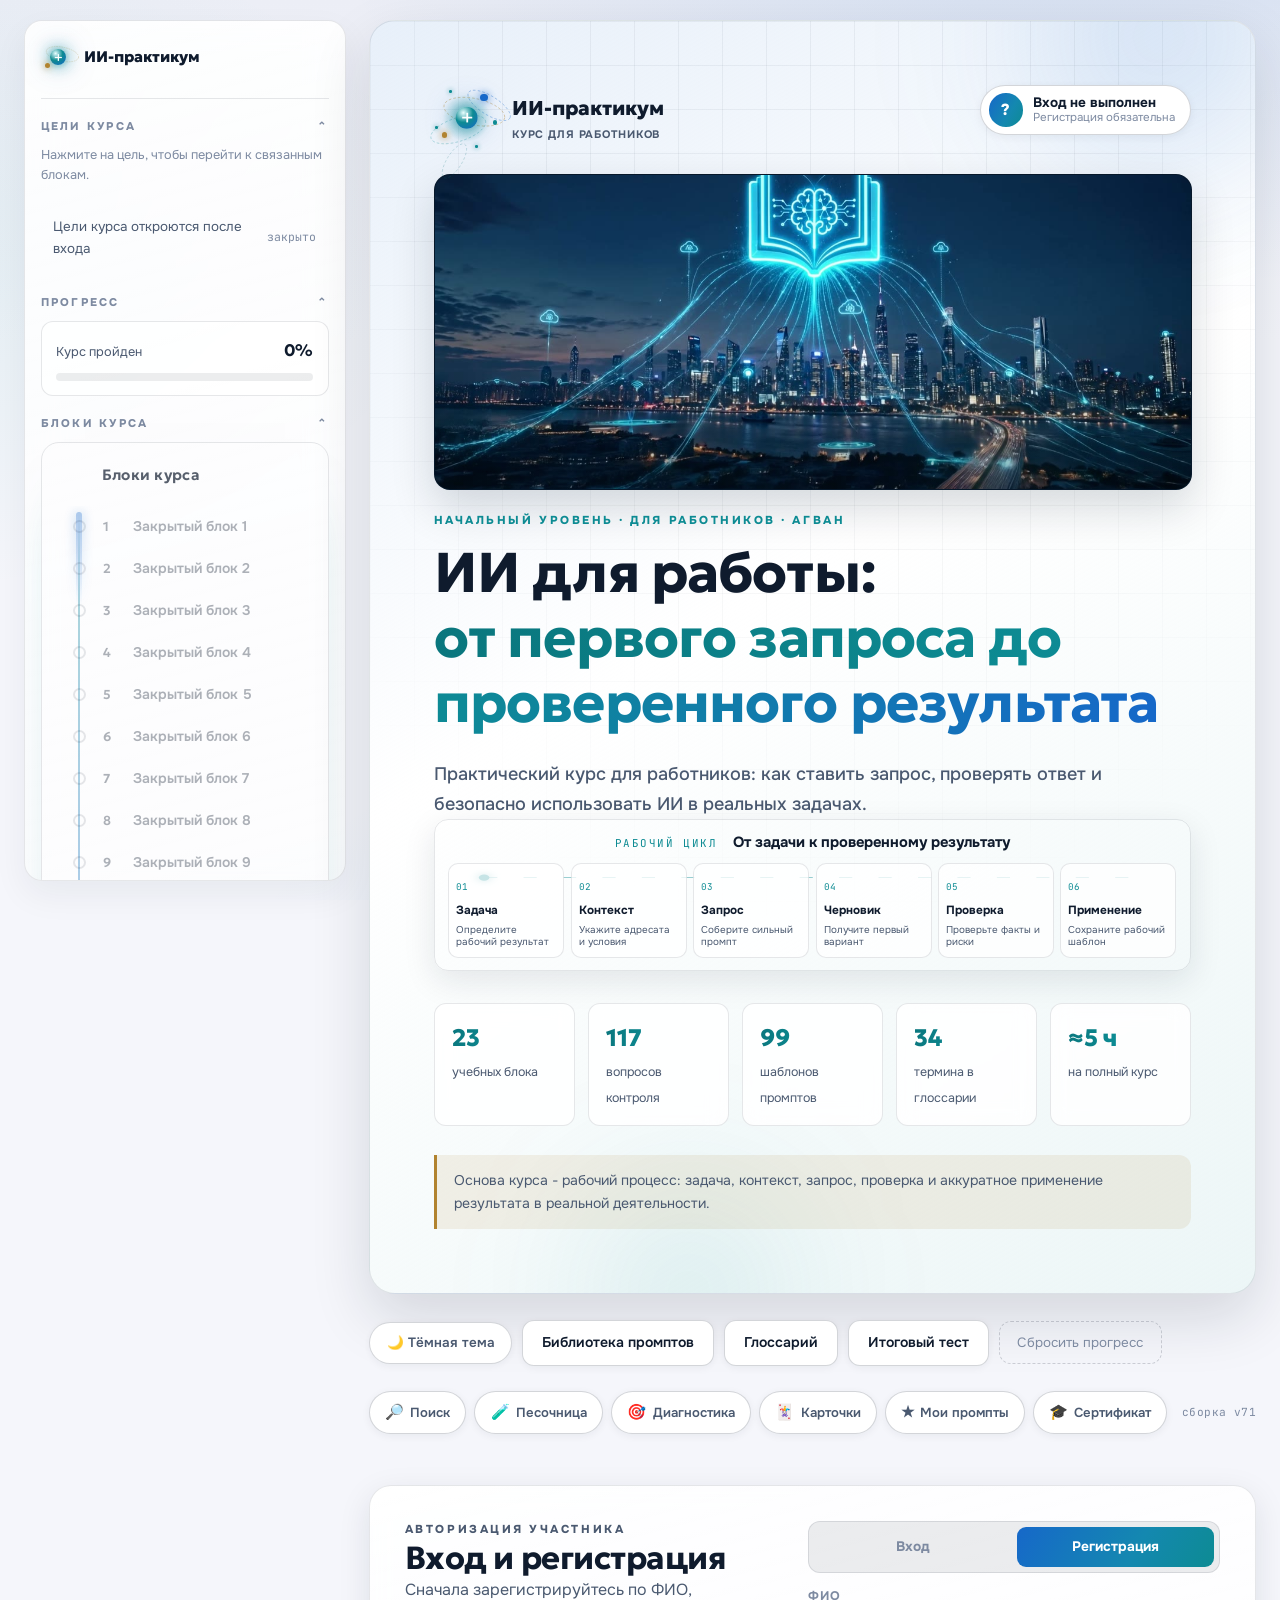
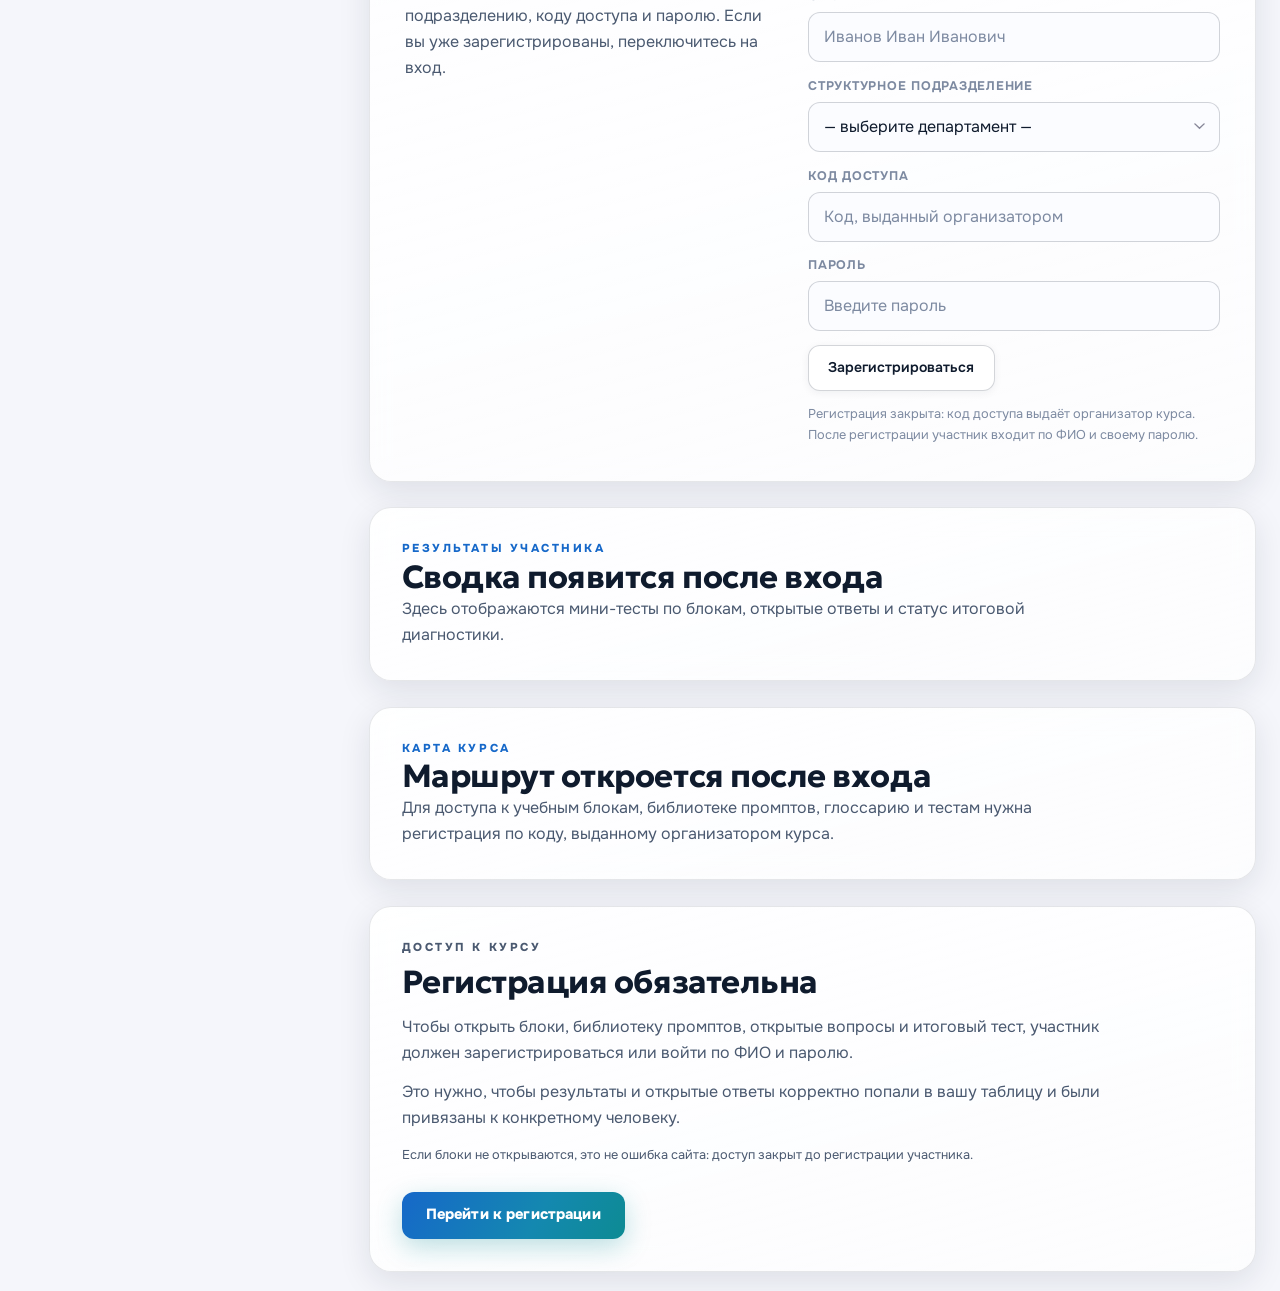
==== commit 7bb4fcdf: "feat: release professional offline prompt trainer" ====
--- a/index.html
+++ b/index.html
@@ -23,9 +23,9 @@
   <link rel="preconnect" href="https://fonts.googleapis.com">
   <link rel="preconnect" href="https://fonts.gstatic.com" crossorigin>
   <link href="https://fonts.googleapis.com/css2?family=Onest:wght@400;500;600;700;800&family=Geologica:wght@500;600;700;800&family=JetBrains+Mono:wght@400;600&display=swap" rel="stylesheet">
-  <link rel="stylesheet" href="styles.css?v=70">
-  <link rel="stylesheet" href="features.css?v=70">
-  <link rel="stylesheet" href="experience.css?v=70">
+  <link rel="stylesheet" href="styles.css?v=71">
+  <link rel="stylesheet" href="features.css?v=71">
+  <link rel="stylesheet" href="experience.css?v=71">
 </head>
 <body class="tpl-course-module">
   <div class="deck app-shell">
@@ -139,16 +139,16 @@
   </div>
 
   <div id="toast" class="toast" role="status" aria-live="polite"></div>
-  <script src="experience-core.js?v=70"></script>
-  <script src="script.js?v=70"></script>
-  <script src="experience.js?v=70"></script>
-  <script src="prompt-trainer-core.js?v=70"></script>
-  <script src="features.js?v=70"></script>
+  <script src="experience-core.js?v=71"></script>
+  <script src="script.js?v=71"></script>
+  <script src="experience.js?v=71"></script>
+  <script src="prompt-trainer-core.js?v=71"></script>
+  <script src="features.js?v=71"></script>
   <script>
     /* PWA: офлайн-режим и установка как приложение (только на https / localhost) */
     if ("serviceWorker" in navigator) {
       window.addEventListener("load", function () {
-        var reloadedKey = "aiCourseSwReloadedV70";
+        var reloadedKey = "aiCourseSwReloadedV71";
         var onControllerChange = function () {
           if (sessionStorage.getItem(reloadedKey)) return;
           sessionStorage.setItem(reloadedKey, "1");
--- a/features.css
+++ b/features.css
@@ -214,102 +214,311 @@
 
 .feat-actions { display: flex; flex-wrap: wrap; gap: 0.55rem; }
 
-.feat-score {
-  display: grid;
-  gap: 0.5rem;
-  padding: 1rem 1.1rem;
-  border-radius: var(--radius);
-  border: 1px solid var(--line);
-  background: var(--glass-2);
-}
-.feat-score-top { display: flex; align-items: baseline; justify-content: space-between; }
-.feat-score-num {
-  font-family: var(--font-display);
-  font-size: 1.8rem;
-  font-weight: 800;
-  background: var(--grad-text);
-  -webkit-background-clip: text;
-  background-clip: text;
-  color: transparent;
-}
-.feat-score-meter { height: 8px; border-radius: 99px; background: var(--track); overflow: hidden; }
-.feat-score-meter i { display: block; height: 100%; border-radius: 99px; background: var(--grad-accent); transition: width 600ms cubic-bezier(0.22, 1, 0.36, 1); }
-.feat-verdict { margin: 0; color: var(--muted); font-size: 0.92rem; line-height: 1.6; }
-.feat-diagnostic-grid {
-  display: grid;
-  grid-template-columns: repeat(4, minmax(0, 1fr));
-  gap: 0.55rem;
-}
-.feat-diagnostic-grid div {
-  display: grid;
-  gap: 0.18rem;
-  padding: 0.72rem 0.78rem;
+.feat-panel-trainer {
+  width: min(940px, 100%);
+}
+
+.feat-panel-trainer .feat-panel-body {
+  gap: 1.15rem;
+  padding: 1.15rem 1.25rem 2rem;
+}
+
+.trainer-input-block {
+  display: grid;
+  gap: 0.45rem;
+  min-width: 0;
+}
+
+.trainer-controls {
+  display: grid;
+  grid-template-columns: repeat(3, minmax(0, 1fr));
+  gap: 0.7rem;
+  min-width: 0;
+}
+
+.trainer-controls label {
+  display: grid;
+  gap: 0.38rem;
+  min-width: 0;
+  color: var(--muted);
+  font-size: 0.76rem;
+  font-weight: 700;
+}
+
+.trainer-controls label:last-child {
+  grid-column: 1 / 2;
+}
+
+.trainer-controls .feat-input {
+  min-width: 0;
+  min-height: 2.65rem;
+  font-weight: 600;
+}
+
+.trainer-privacy-note {
+  margin: -0.25rem 0 0;
+  padding-left: 0.75rem;
+  border-left: 3px solid var(--good);
+  color: var(--muted);
+  font-size: 0.8rem;
+  line-height: 1.5;
+}
+
+.trainer-result {
+  display: grid;
+  gap: 1.15rem;
+  min-width: 0;
+  padding-top: 0.25rem;
+  overflow-wrap: anywhere;
+}
+
+.trainer-result h4 {
+  margin: 0;
+  color: var(--ink);
+  font-size: 0.9rem;
+  line-height: 1.35;
+}
+
+.trainer-score-grid {
+  display: grid;
+  grid-template-columns: repeat(3, minmax(0, 1fr));
+  gap: 0.6rem;
+}
+
+.trainer-score {
+  display: grid;
+  grid-template-columns: minmax(0, 1fr) auto;
+  grid-template-rows: auto auto;
+  gap: 0.2rem 0.7rem;
+  min-height: 5.25rem;
+  padding: 0.8rem 0.9rem;
   border: 1px solid var(--line);
   border-radius: var(--radius-s);
   background: var(--glass-3);
 }
-.feat-diagnostic-grid b { font-family: var(--font-display); font-size: 1.08rem; color: var(--ink); }
-.feat-diagnostic-grid span { color: var(--soft); font-size: 0.72rem; }
-
-.feat-elements { display: grid; grid-template-columns: repeat(auto-fit, minmax(210px, 1fr)); gap: 0.45rem; margin-top: 0.3rem; }
-.feat-element {
-  display: grid;
-  grid-template-columns: 1.5rem 1fr;
-  gap: 0.6rem;
-  align-items: start;
-  padding: 0.55rem 0.7rem;
-  border-radius: 10px;
-  border: 1px solid var(--line);
-  background: var(--glass-3);
-  font-size: 0.85rem;
-}
-.feat-element .mark {
-  display: inline-flex; align-items: center; justify-content: center;
-  width: 1.5rem; height: 1.5rem; border-radius: 7px; font-size: 0.8rem; font-weight: 800;
-}
-.feat-element.ok .mark { background: var(--good-tint); color: var(--good); border: 1px solid var(--good); }
-.feat-element.miss .mark { background: var(--bad-tint); color: var(--bad); border: 1px solid var(--bad); }
-.feat-element b { color: var(--ink); }
-.feat-element span { color: var(--soft); display: block; font-size: 0.78rem; }
-.feat-element.ok b::after { content: " ✓"; color: var(--good); }
-.feat-quality {
-  display: grid;
-  grid-template-columns: repeat(auto-fit, minmax(210px, 1fr));
-  gap: 0.55rem;
-}
-.feat-quality-item {
-  display: grid;
-  gap: 0.25rem;
-  padding: 0.72rem 0.8rem;
-  border-radius: var(--radius-s);
-  border: 1px solid var(--line);
-  background: var(--glass-3);
-}
-.feat-quality-item.ok { border-color: rgba(65, 151, 101, 0.45); background: var(--good-tint); }
-.feat-quality-item.miss { border-color: rgba(217, 138, 43, 0.42); background: var(--gold-tint); }
-.feat-quality-item b { color: var(--ink); font-size: 0.86rem; }
-.feat-quality-item span { color: var(--muted); font-size: 0.8rem; line-height: 1.45; }
-.feat-suggestion {
-  padding: 0.85rem 0.95rem;
-  border: 1px solid var(--line-strong);
-  border-radius: var(--radius-s);
+
+.trainer-score > span {
+  align-self: center;
+  color: var(--muted);
+  font-size: 0.76rem;
+  font-weight: 700;
+}
+
+.trainer-score > b {
+  grid-row: 1 / 3;
+  grid-column: 2;
+  align-self: center;
+  color: var(--ink);
+  font-family: var(--font-display);
+  font-size: 1.85rem;
+  line-height: 1;
+}
+
+.trainer-score > small {
+  color: var(--soft);
+  font-size: 0.72rem;
+}
+
+.trainer-score.is-good > b { color: var(--good); }
+.trainer-score.is-warning > b,
+.trainer-score.is-critical > b { color: var(--gold); }
+.trainer-score .trainer-profile-name {
+  max-width: 13ch;
+  font-size: 0.95rem;
+  line-height: 1.25;
+  text-align: right;
+}
+
+.trainer-commentary {
+  display: grid;
+  gap: 0.45rem;
+  padding: 0.9rem 1rem;
+  border-left: 3px solid var(--accent);
   background: var(--accent-tint);
 }
-.feat-suggestion ol { margin: 0.55rem 0 0; padding-left: 1.25rem; }
-.feat-suggestion li { color: var(--muted); margin: 0.32rem 0; }
-.feat-improved {
-  display: grid;
-  gap: 0.55rem;
-  padding: 0.85rem 0.95rem;
+
+.trainer-commentary p {
+  margin: 0;
+  max-width: 78ch;
+  color: var(--muted);
+  font-size: 0.84rem;
+  line-height: 1.55;
+}
+
+.trainer-dimensions {
+  display: grid;
+  grid-template-columns: repeat(2, minmax(0, 1fr));
+  gap: 0.75rem 1.1rem;
+  padding-top: 0.1rem;
+}
+
+.trainer-dimensions > h4 {
+  grid-column: 1 / -1;
+}
+
+.trainer-dimension {
+  display: grid;
+  gap: 0.35rem;
+  min-width: 0;
+}
+
+.trainer-dimension > div:first-child {
+  display: flex;
+  align-items: baseline;
+  justify-content: space-between;
+  gap: 0.7rem;
+}
+
+.trainer-dimension b {
+  color: var(--ink);
+  font-size: 0.8rem;
+}
+
+.trainer-dimension span,
+.trainer-dimension small {
+  color: var(--soft);
+  font-size: 0.7rem;
+}
+
+.trainer-dimension small { line-height: 1.4; }
+.trainer-dimension-bar {
+  height: 7px;
+  overflow: hidden;
+  border-radius: 99px;
+  background: var(--track);
+}
+
+.trainer-dimension-bar i {
+  display: block;
+  height: 100%;
+  border-radius: inherit;
+  background: var(--accent);
+  transition: width 360ms ease;
+}
+
+.trainer-dimension.is-good .trainer-dimension-bar i { background: var(--good); }
+.trainer-dimension.is-warning .trainer-dimension-bar i,
+.trainer-dimension.is-critical .trainer-dimension-bar i { background: var(--gold); }
+
+.trainer-highlight {
+  display: grid;
+  gap: 0.5rem;
+  padding: 0.85rem 0;
+  border-top: 1px solid var(--line);
+  border-bottom: 1px solid var(--line);
+}
+
+.trainer-highlight p {
+  margin: 0;
+  color: var(--muted);
+  font-family: var(--font-mono);
+  font-size: 0.78rem;
+  line-height: 1.65;
+  white-space: pre-wrap;
+}
+
+.trainer-highlight mark {
+  padding: 0.05rem 0.15rem;
+  border-radius: 4px;
+  background: var(--gold-tint);
+  color: var(--ink);
+  box-decoration-break: clone;
+}
+
+.trainer-findings-grid {
+  display: grid;
+  grid-template-columns: repeat(3, minmax(0, 1fr));
+  gap: 0.7rem;
+}
+
+.trainer-findings {
+  min-width: 0;
+  padding: 0.85rem 0.9rem;
   border: 1px solid var(--line);
   border-radius: var(--radius-s);
+  background: var(--glass-2);
+}
+
+.trainer-findings ul {
+  display: grid;
+  gap: 0.65rem;
+  margin: 0.65rem 0 0;
+  padding: 0;
+  list-style: none;
+}
+
+.trainer-findings li {
+  display: grid;
+  gap: 0.25rem;
+  padding-top: 0.65rem;
+  border-top: 1px solid var(--line);
+}
+
+.trainer-findings li:first-child { padding-top: 0; border-top: 0; }
+.trainer-findings li b { color: var(--ink); font-size: 0.79rem; }
+.trainer-findings li span { color: var(--muted); font-size: 0.75rem; line-height: 1.45; }
+.trainer-findings li small { color: var(--soft); font-size: 0.72rem; line-height: 1.4; }
+.trainer-strengths h4 { color: var(--good); }
+.trainer-issues h4 { color: var(--gold); }
+.trainer-risks .severity-critical {
+  margin: -0.1rem;
+  padding: 0.65rem;
+  border: 1px solid var(--bad);
+  border-radius: 8px;
+  background: var(--bad-tint);
+}
+.trainer-risks .severity-critical b { color: var(--bad); }
+.trainer-empty { margin: 0.6rem 0 0; color: var(--soft); font-size: 0.76rem; line-height: 1.5; }
+
+.trainer-improved {
+  display: grid;
+  gap: 0.7rem;
+  min-width: 0;
+  padding-top: 1rem;
+  border-top: 1px solid var(--line-strong);
+}
+
+.trainer-improved-head {
+  display: flex;
+  align-items: center;
+  justify-content: space-between;
+  gap: 0.8rem;
+}
+
+.trainer-improve-tabs {
+  display: inline-grid;
+  grid-template-columns: repeat(2, minmax(0, 1fr));
+  padding: 3px;
+  border: 1px solid var(--line-strong);
+  border-radius: 10px;
+  background: var(--track);
+}
+
+.trainer-improve-tabs button {
+  min-height: 2rem;
+  padding: 0.35rem 0.7rem;
+  border: 0;
+  border-radius: 7px;
+  background: transparent;
+  color: var(--muted);
+  font-size: 0.74rem;
+  font-weight: 700;
+  white-space: nowrap;
+}
+
+.trainer-improve-tabs button[aria-selected="true"] {
   background: var(--glass-3);
-}
-.feat-improved pre {
-  max-height: 22rem;
+  color: var(--ink);
+  box-shadow: 0 1px 4px rgba(16, 27, 45, 0.08);
+}
+
+.trainer-improved pre {
+  max-height: 24rem;
+  min-width: 0;
   overflow: auto;
   margin: 0;
-  padding: 0.8rem;
+  padding: 0.9rem 1rem;
+  border: 1px solid var(--line);
   border-radius: var(--radius-s);
   background: var(--code-bg);
   color: var(--muted);
@@ -317,7 +526,167 @@
   word-break: break-word;
   font-family: var(--font-mono);
   font-size: 0.78rem;
-  line-height: 1.55;
+  line-height: 1.6;
+}
+
+.trainer-improved-actions,
+.trainer-history-actions,
+.trainer-history-meta {
+  display: flex;
+  flex-wrap: wrap;
+  gap: 0.45rem;
+}
+
+.trainer-compare {
+  display: grid;
+  gap: 0.7rem;
+  min-width: 0;
+}
+
+.trainer-compare-grid {
+  display: grid;
+  grid-template-columns: repeat(3, minmax(0, 1fr));
+  border: 1px solid var(--line);
+  border-radius: var(--radius-s);
+  overflow: hidden;
+}
+
+.trainer-compare-grid > div {
+  display: grid;
+  gap: 0.2rem;
+  min-width: 0;
+  padding: 0.75rem 0.85rem;
+  background: var(--glass-2);
+}
+
+.trainer-compare-grid > div + div { border-left: 1px solid var(--line); }
+.trainer-compare-grid span,
+.trainer-compare-grid small { color: var(--soft); font-size: 0.7rem; }
+.trainer-compare-grid b { color: var(--ink); font-family: var(--font-display); font-size: 1.2rem; }
+.trainer-compare ul { display: grid; gap: 0.35rem; margin: 0; padding: 0; list-style: none; }
+.trainer-compare li { display: flex; justify-content: space-between; gap: 0.8rem; color: var(--muted); font-size: 0.76rem; }
+.trainer-compare li b { flex-shrink: 0; color: var(--ink); }
+
+.trainer-history {
+  display: grid;
+  gap: 0.7rem;
+  padding-top: 1rem;
+  border-top: 1px solid var(--line-strong);
+}
+
+.trainer-history-head {
+  display: flex;
+  align-items: center;
+  justify-content: space-between;
+  gap: 0.7rem;
+}
+
+.trainer-history-head [data-trainer-history-toggle] {
+  padding: 0;
+  border: 0;
+  background: transparent;
+  color: var(--ink);
+  font-weight: 800;
+}
+
+.trainer-history-head [data-trainer-history-toggle] span { color: var(--soft); font-weight: 600; }
+.trainer-history-list { display: grid; gap: 0.6rem; }
+.trainer-history-item {
+  display: grid;
+  gap: 0.45rem;
+  min-width: 0;
+  padding: 0.8rem 0.9rem;
+  border: 1px solid var(--line);
+  border-radius: var(--radius-s);
+  background: var(--glass-2);
+}
+
+.trainer-history-item > div:first-child {
+  display: flex;
+  align-items: baseline;
+  justify-content: space-between;
+  gap: 0.8rem;
+}
+
+.trainer-history-item b { color: var(--ink); font-size: 0.8rem; }
+.trainer-history-item time,
+.trainer-history-meta { color: var(--soft); font-size: 0.7rem; }
+.trainer-history-item p { margin: 0; color: var(--muted); font-family: var(--font-mono); font-size: 0.74rem; line-height: 1.45; }
+
+.trainer-result.is-compact .trainer-dimension small,
+.trainer-result.is-compact .trainer-findings li span,
+.trainer-result.is-compact .trainer-findings li small,
+.trainer-result.is-compact .trainer-highlight { display: none; }
+
+.trainer-improve-tabs button:focus-visible,
+.trainer-history button:focus-visible,
+.trainer-result button:focus-visible,
+.trainer-controls .feat-input:focus-visible {
+  outline: 2px solid var(--accent);
+  outline-offset: 2px;
+}
+
+@media (max-width: 760px) {
+  .feat-panel-trainer .feat-panel-head {
+    align-items: flex-start;
+    padding: 0.9rem 1rem;
+  }
+
+  .feat-panel-trainer .feat-panel-body {
+    padding: 1rem 0.9rem 1.5rem;
+  }
+
+  .trainer-controls {
+    grid-template-columns: 1fr;
+  }
+
+  .trainer-controls label:last-child { grid-column: auto; }
+  .trainer-score-grid { grid-template-columns: repeat(2, minmax(0, 1fr)); }
+  .trainer-score:last-child { grid-column: 1 / -1; }
+  .trainer-dimensions,
+  .trainer-findings-grid { grid-template-columns: 1fr; }
+  .trainer-improved-head {
+    align-items: stretch;
+    flex-direction: column;
+  }
+
+  .trainer-improve-tabs { width: 100%; }
+  .trainer-compare-grid { grid-template-columns: 1fr; }
+  .trainer-compare-grid > div + div {
+    border-top: 1px solid var(--line);
+    border-left: 0;
+  }
+
+  .trainer-compare li {
+    display: grid;
+    gap: 0.2rem;
+  }
+
+  .trainer-compare li b { flex-shrink: 1; }
+  .trainer-history-item > div:first-child {
+    align-items: flex-start;
+    flex-direction: column;
+    gap: 0.2rem;
+  }
+}
+
+@media (max-width: 420px) {
+  .trainer-score-grid { grid-template-columns: 1fr; }
+  .trainer-score:last-child { grid-column: auto; }
+  .trainer-improve-tabs button {
+    padding-inline: 0.4rem;
+    white-space: normal;
+  }
+}
+
+@media (prefers-reduced-motion: reduce) {
+  .trainer-dimension-bar i,
+  .trainer-improve-tabs button,
+  .trainer-result * {
+    scroll-behavior: auto;
+    transition-duration: 0.01ms !important;
+    animation-duration: 0.01ms !important;
+  }
 }
 
 .feat-hint-list { margin: 0; padding-left: 1.1rem; }
